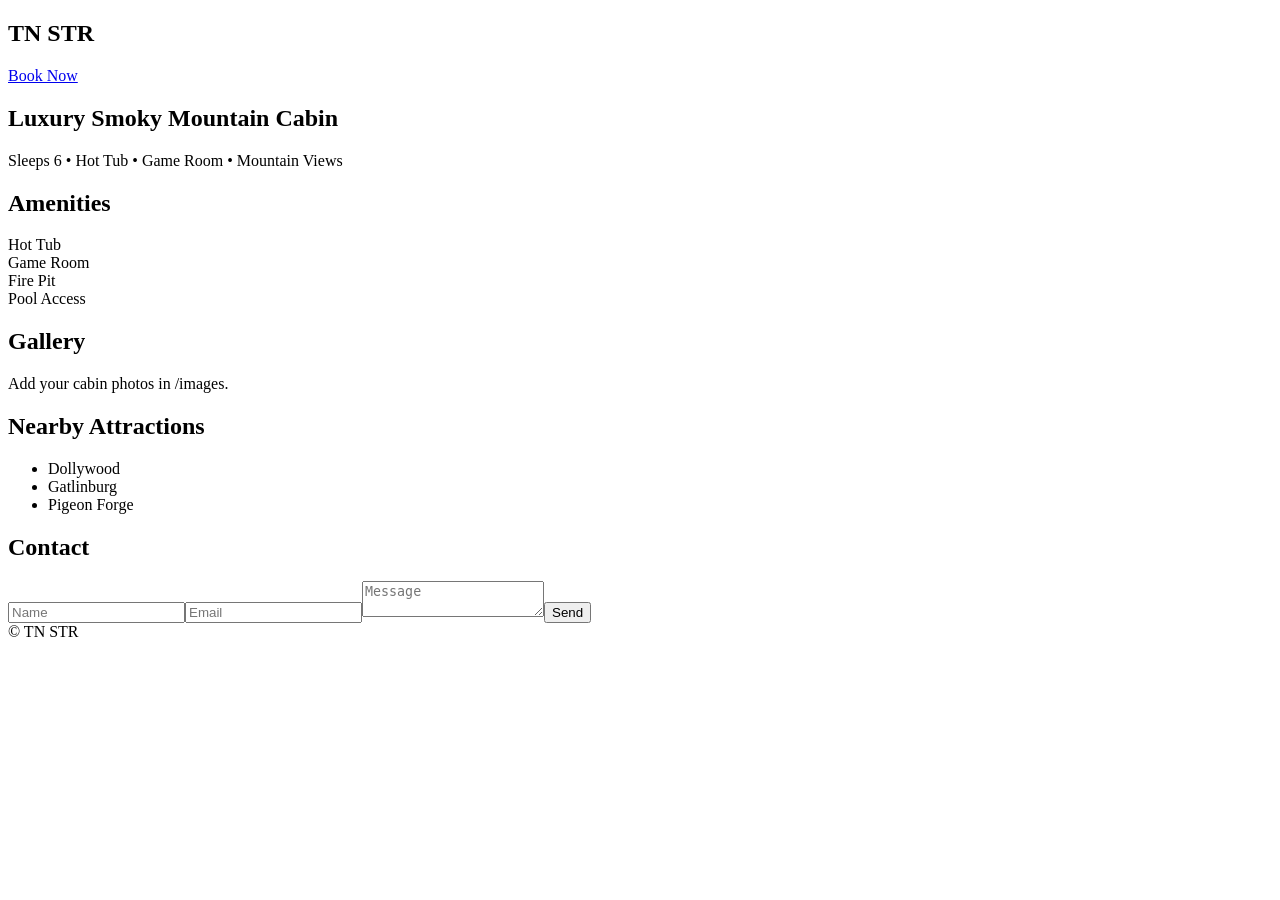
==== index.html @ e18ea62e "Add files via upload" ====
<!doctype html>
<html><head><meta charset="utf-8"><meta name="viewport" content="width=device-width,initial-scale=1">
<title>Smoky Mountain Cabin</title>
<link rel="stylesheet" href="css/style.css"></head>
<body>
<header><nav><h2>TN STR</h2><a href="#contact">Book Now</a></nav></header>
<section class="hero"><h1>Luxury Smoky Mountain Cabin</h1><p>Sleeps 6 • Hot Tub • Game Room • Mountain Views</p></section>
<section><h2>Amenities</h2><div class="grid"><div>Hot Tub</div><div>Game Room</div><div>Fire Pit</div><div>Pool Access</div></div></section>
<section><h2>Gallery</h2><p>Add your cabin photos in /images.</p></section>
<section><h2>Nearby Attractions</h2><ul><li>Dollywood</li><li>Gatlinburg</li><li>Pigeon Forge</li></ul></section>
<section id="contact"><h2>Contact</h2><form><input placeholder="Name"><input placeholder="Email"><textarea placeholder="Message"></textarea><button>Send</button></form></section>
<footer>© TN STR</footer>
<script src="js/main.js"></script></body></html>
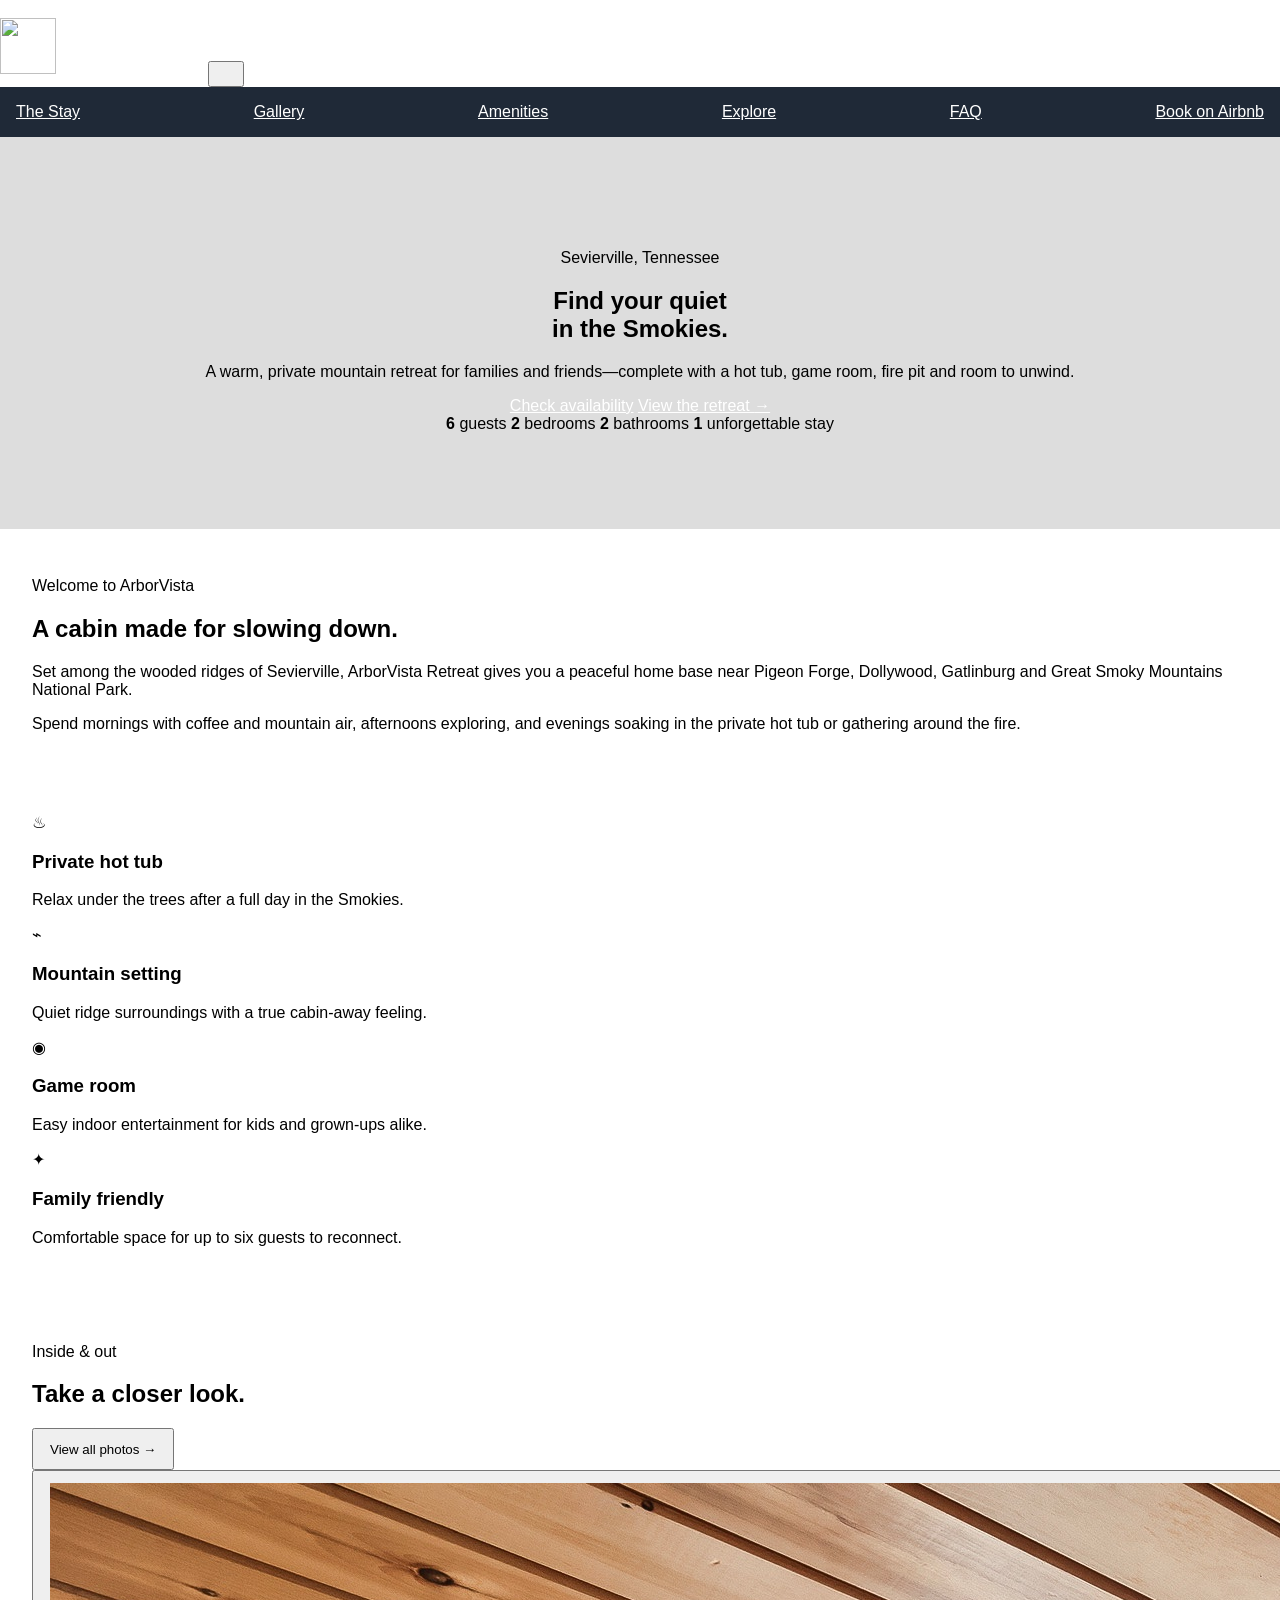
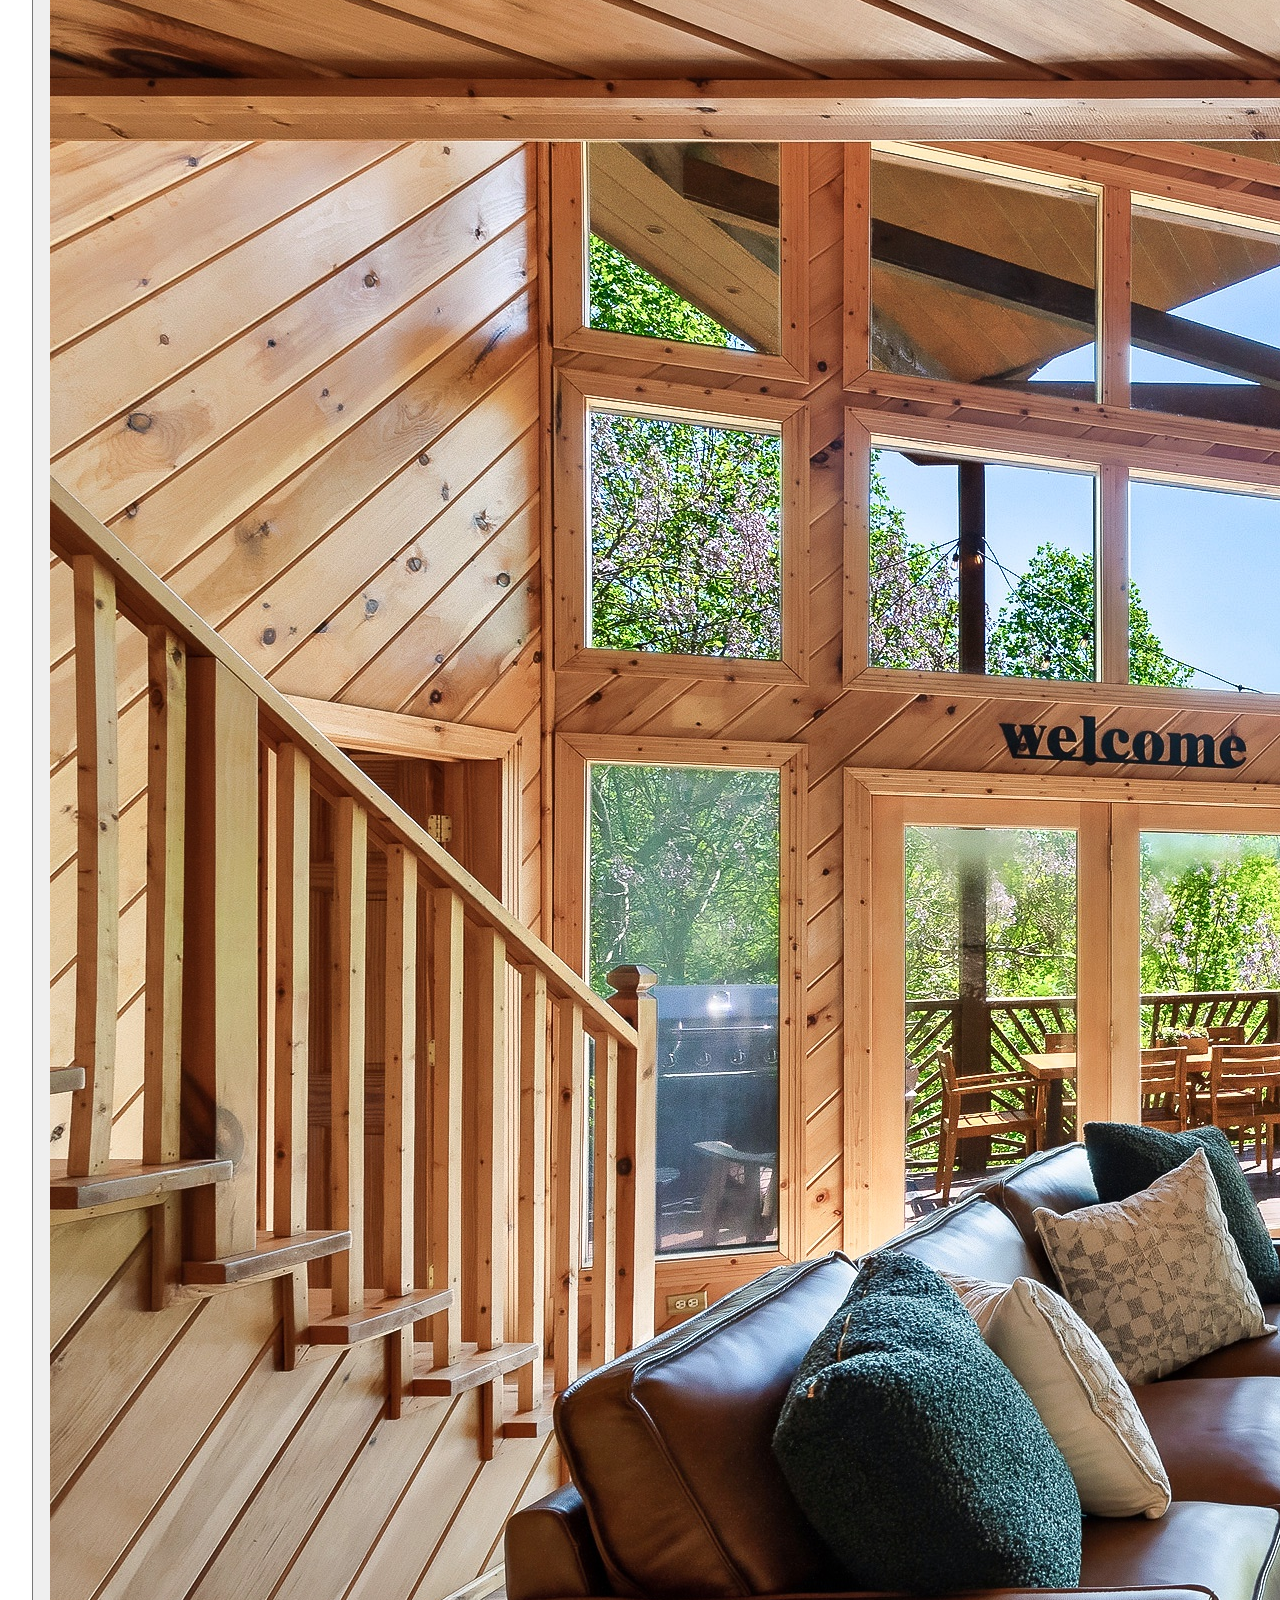
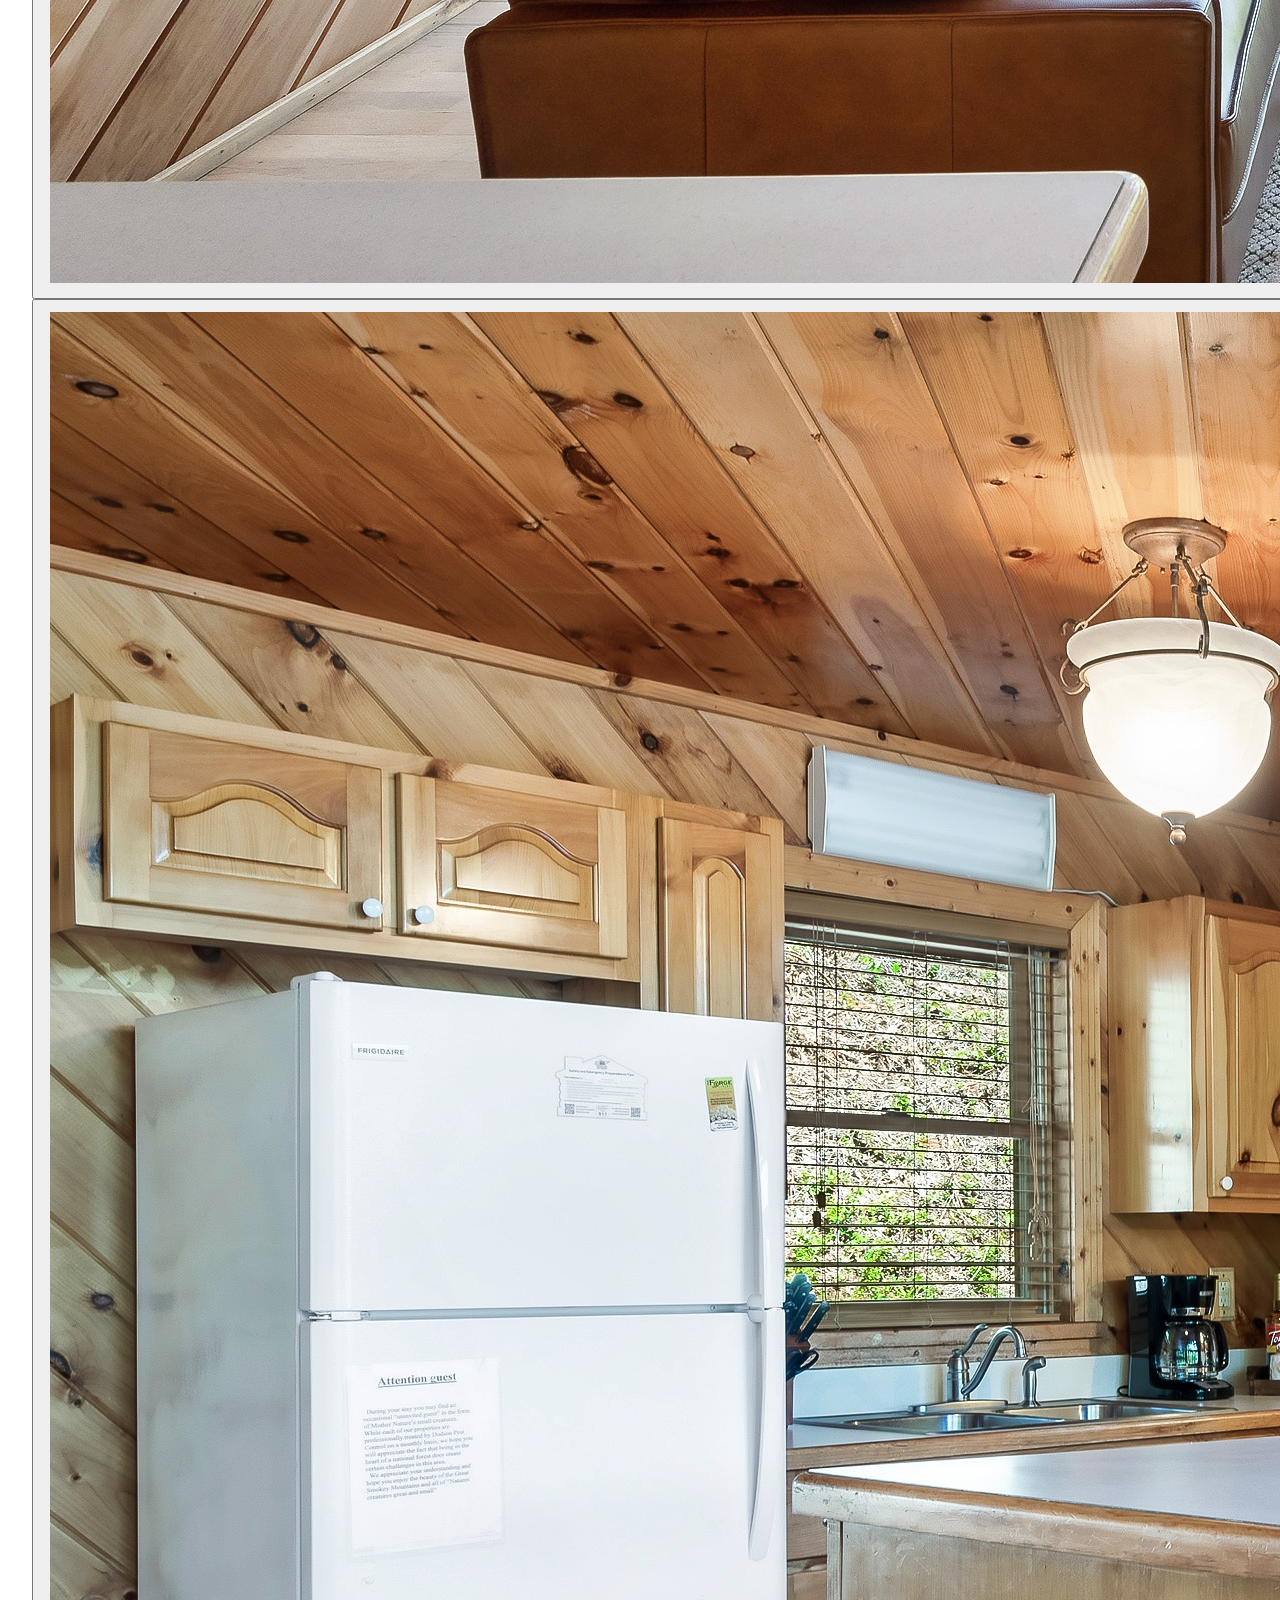
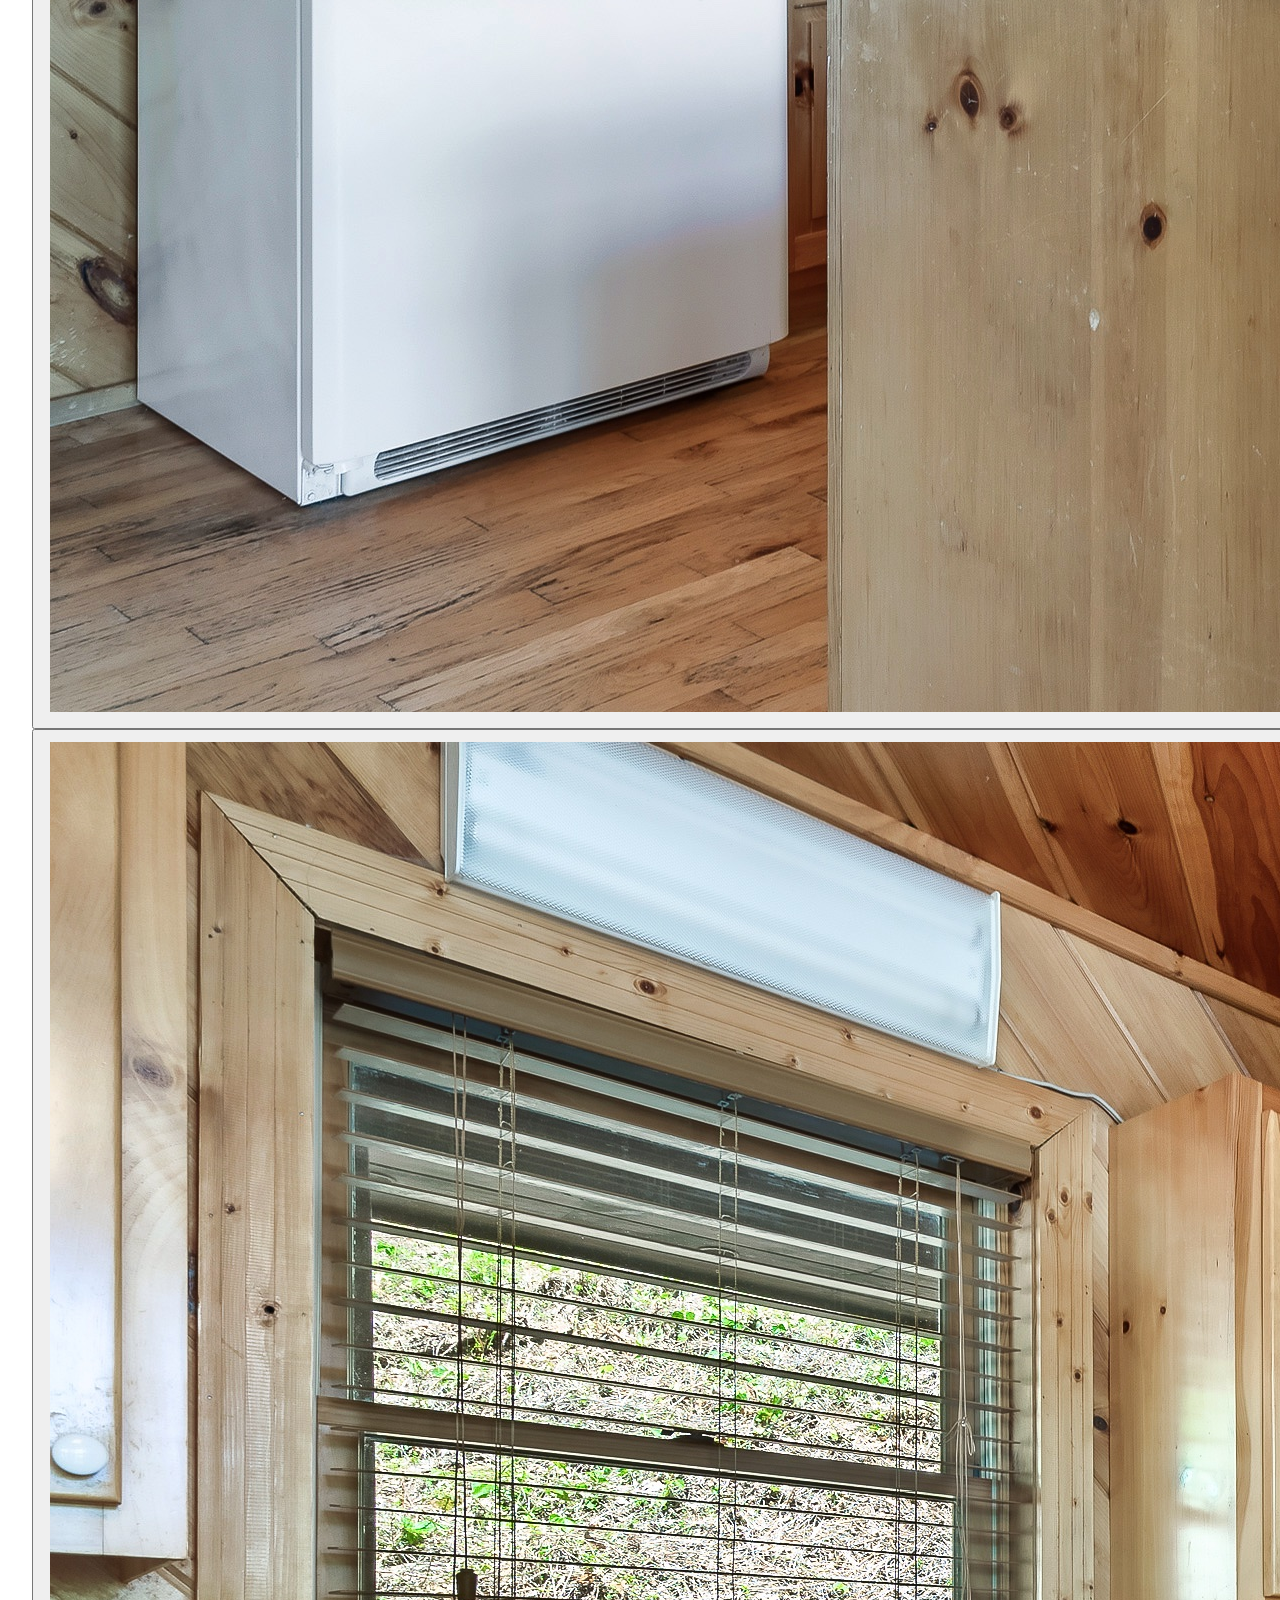
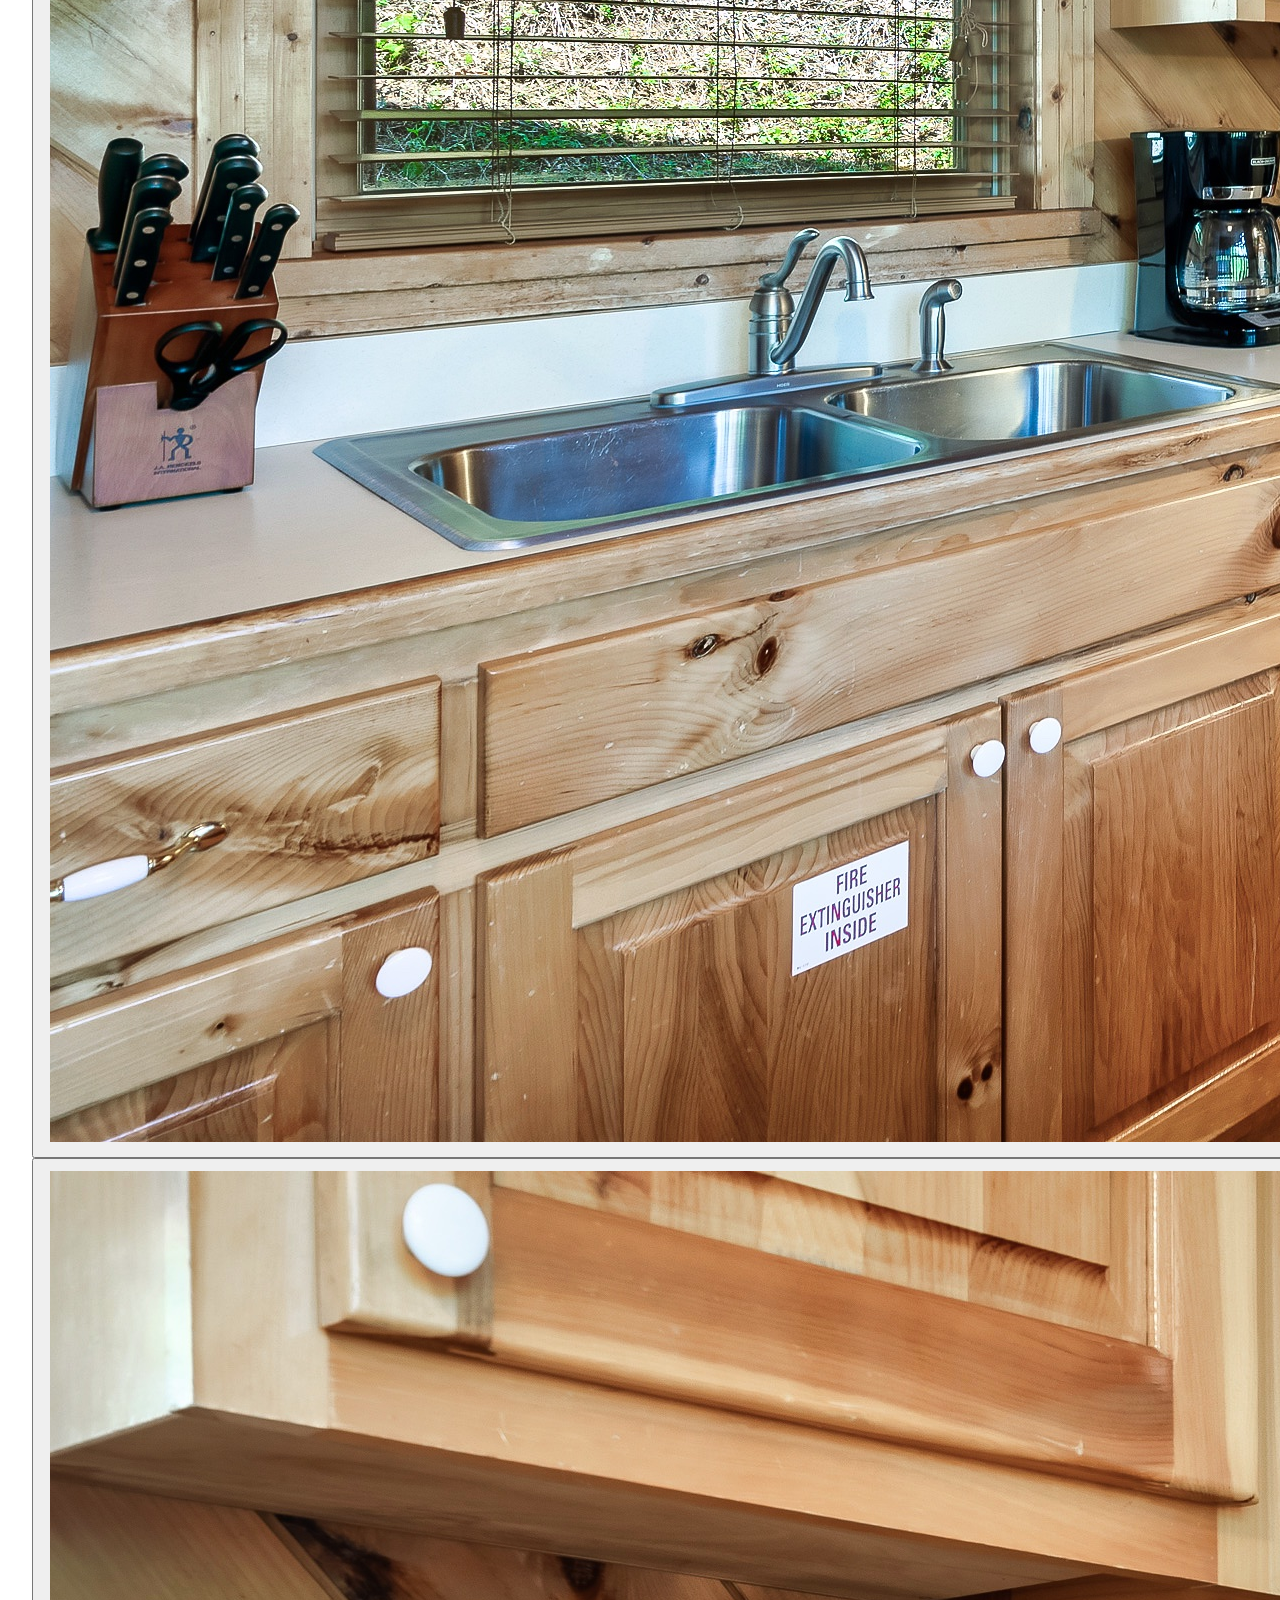
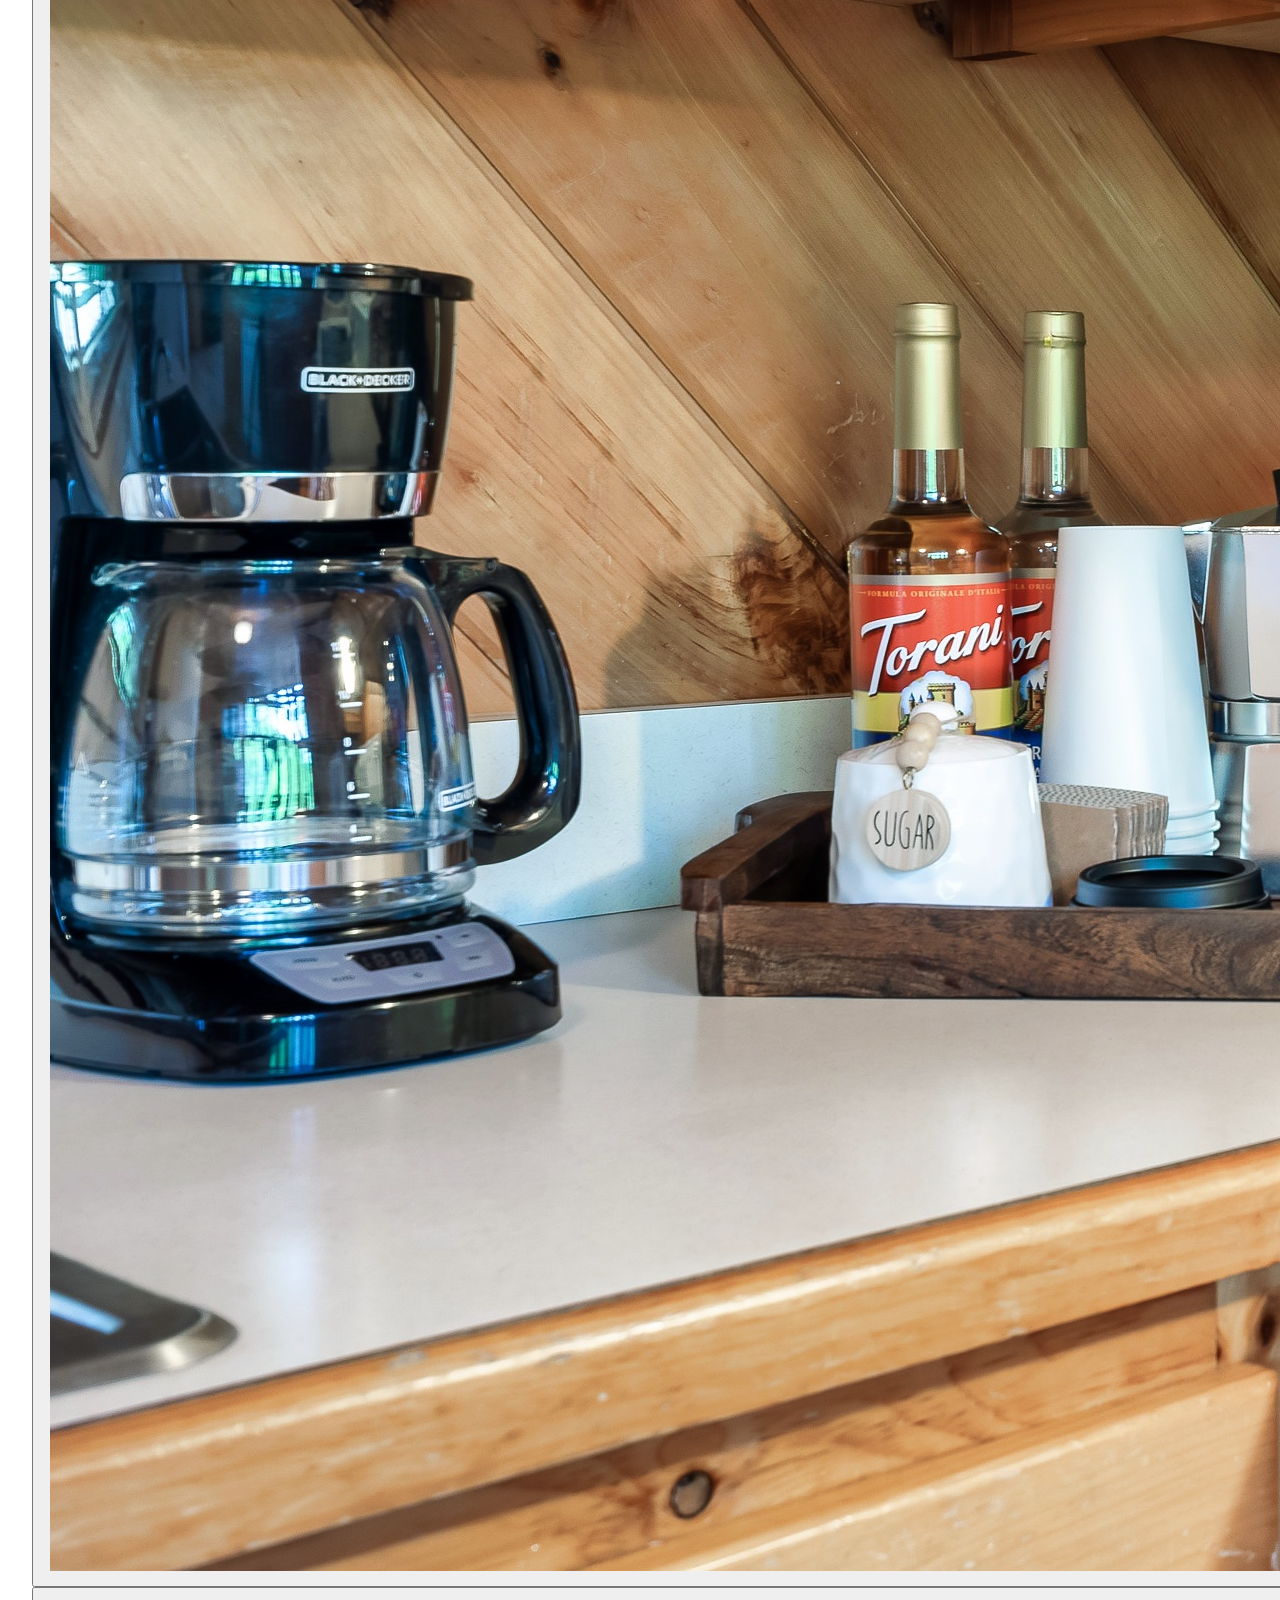
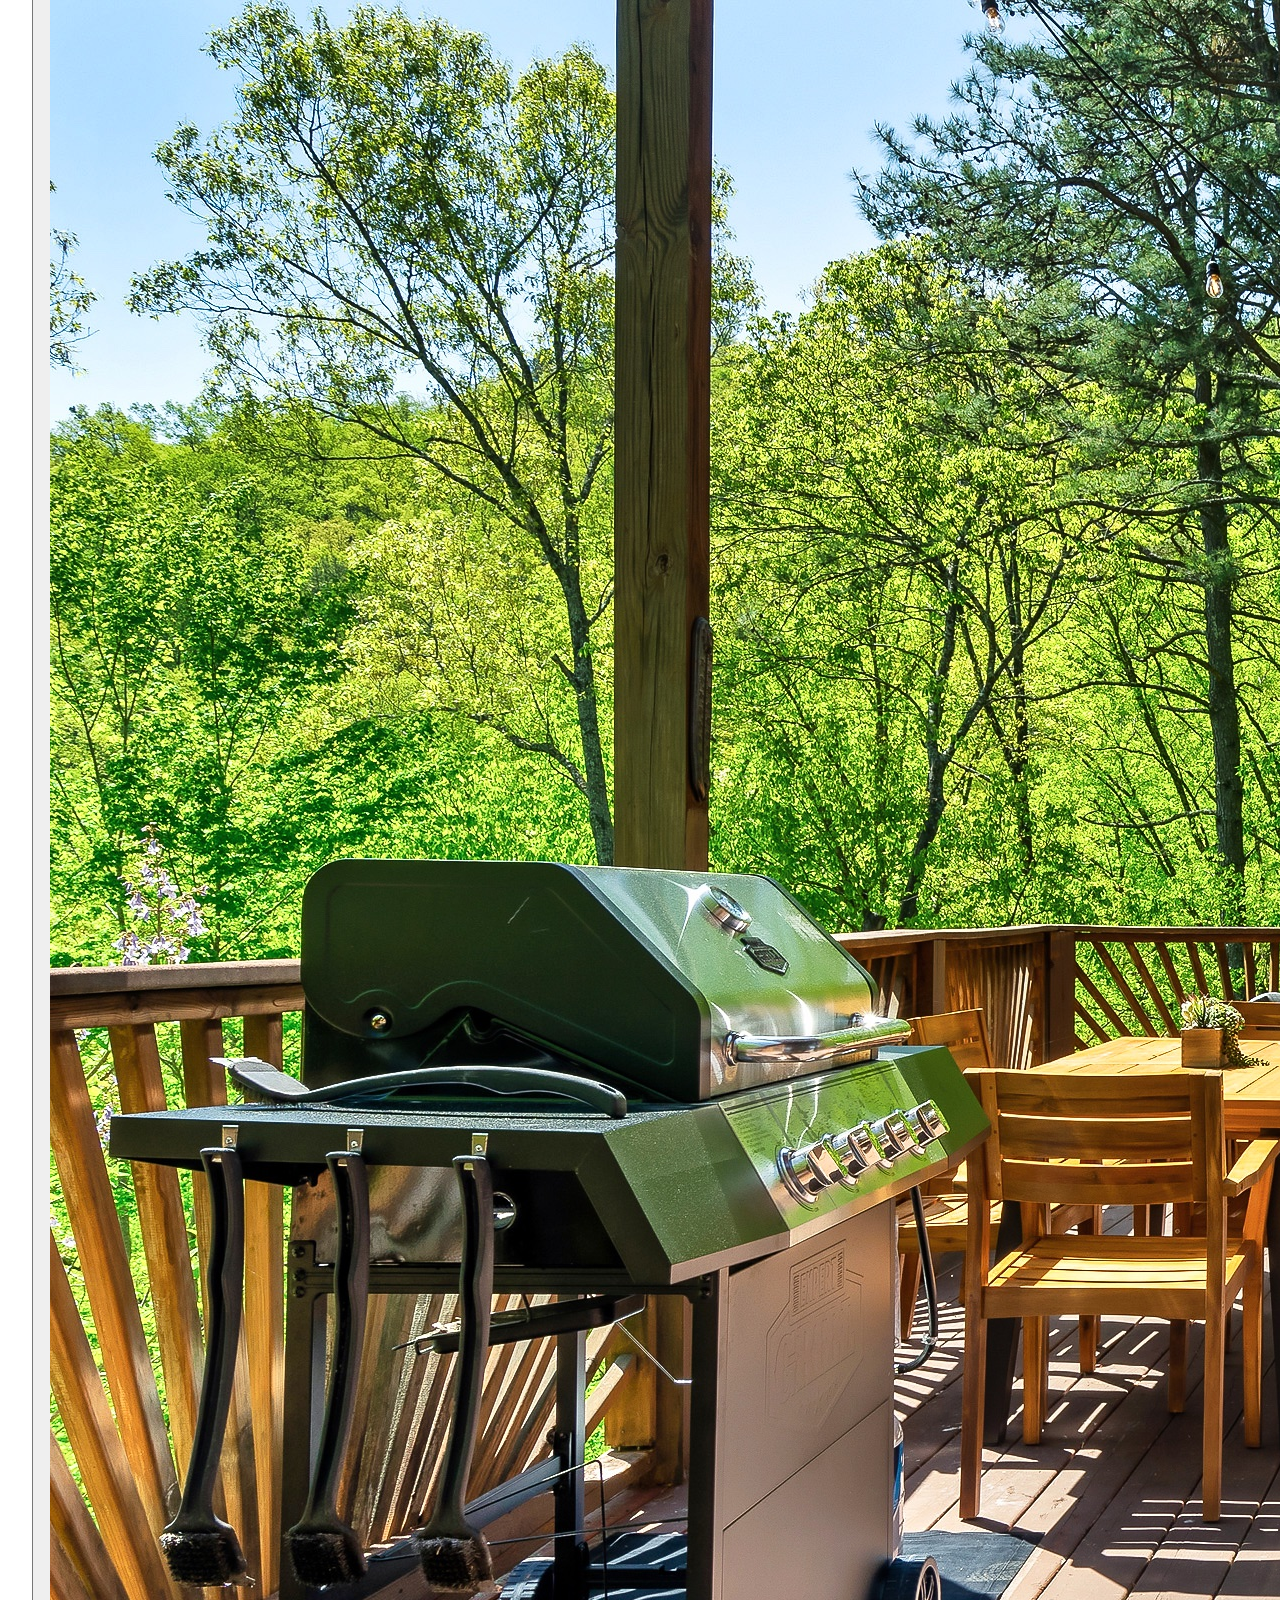
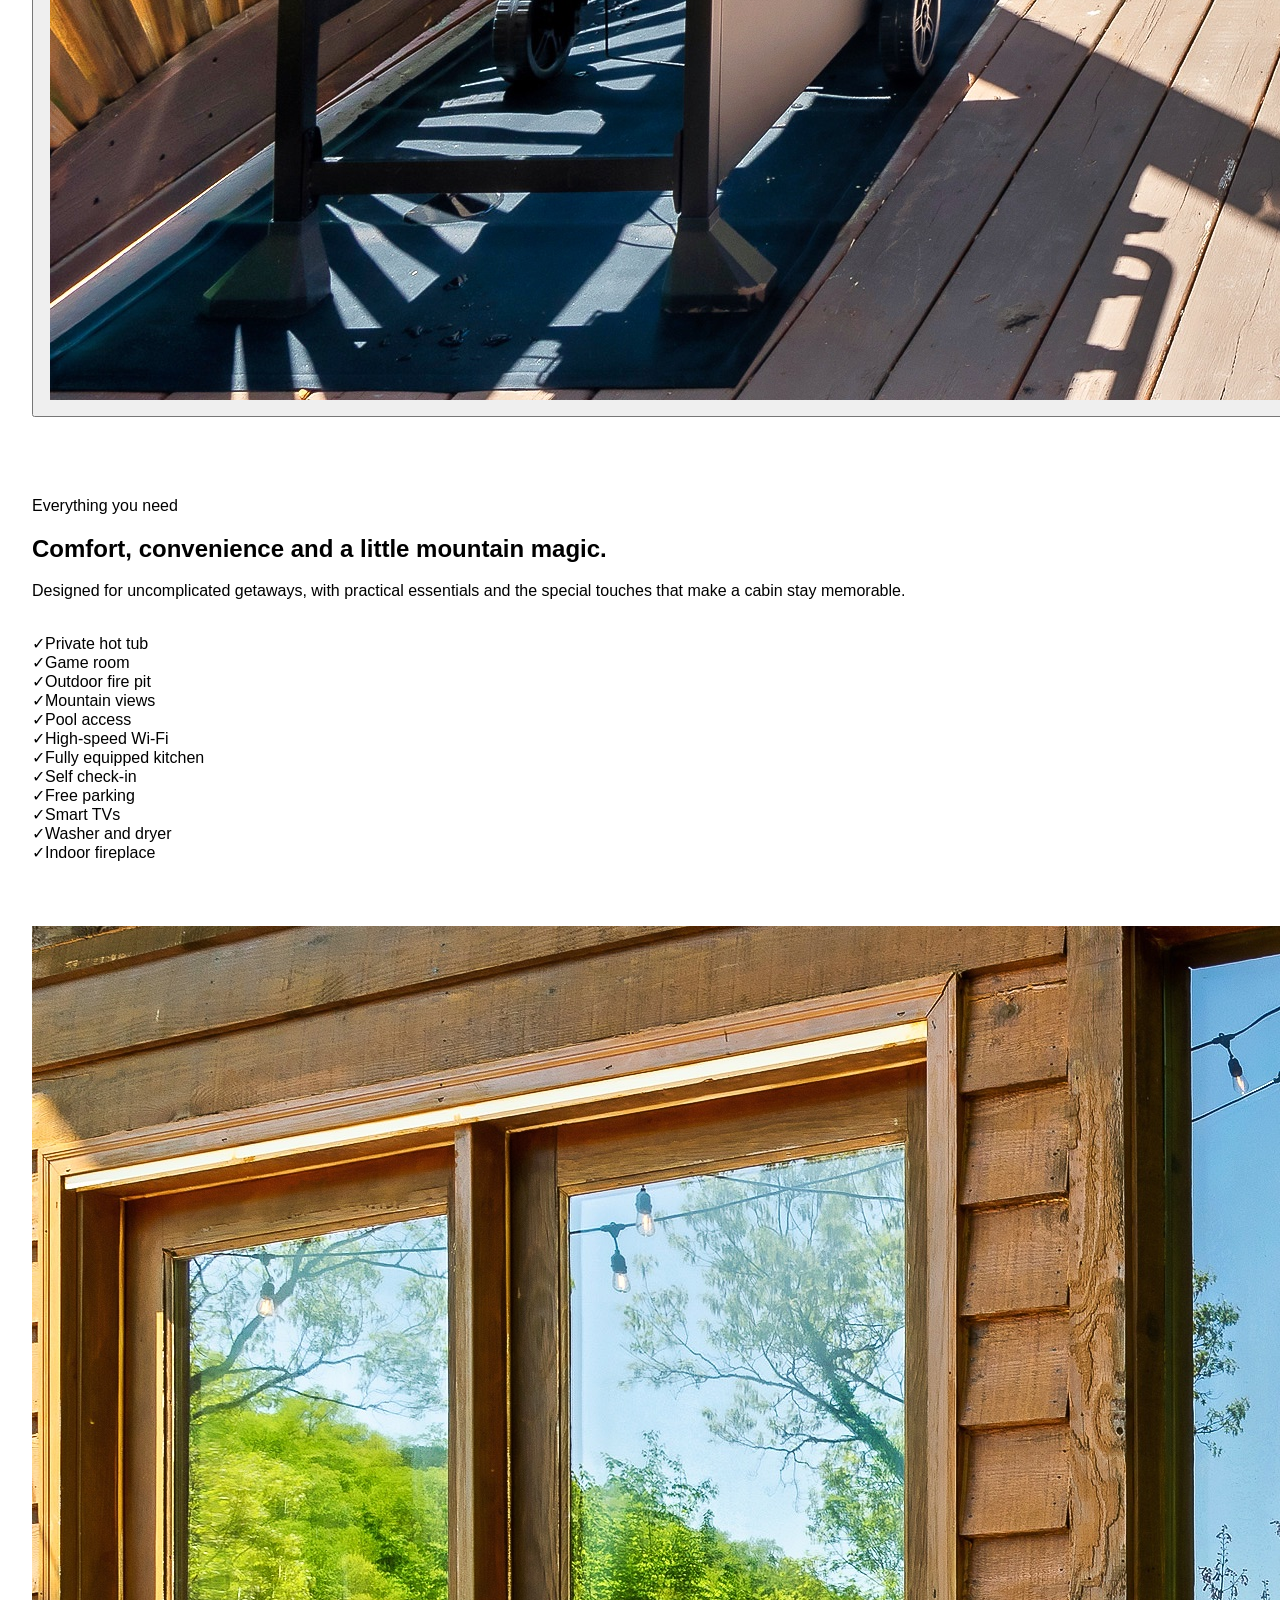
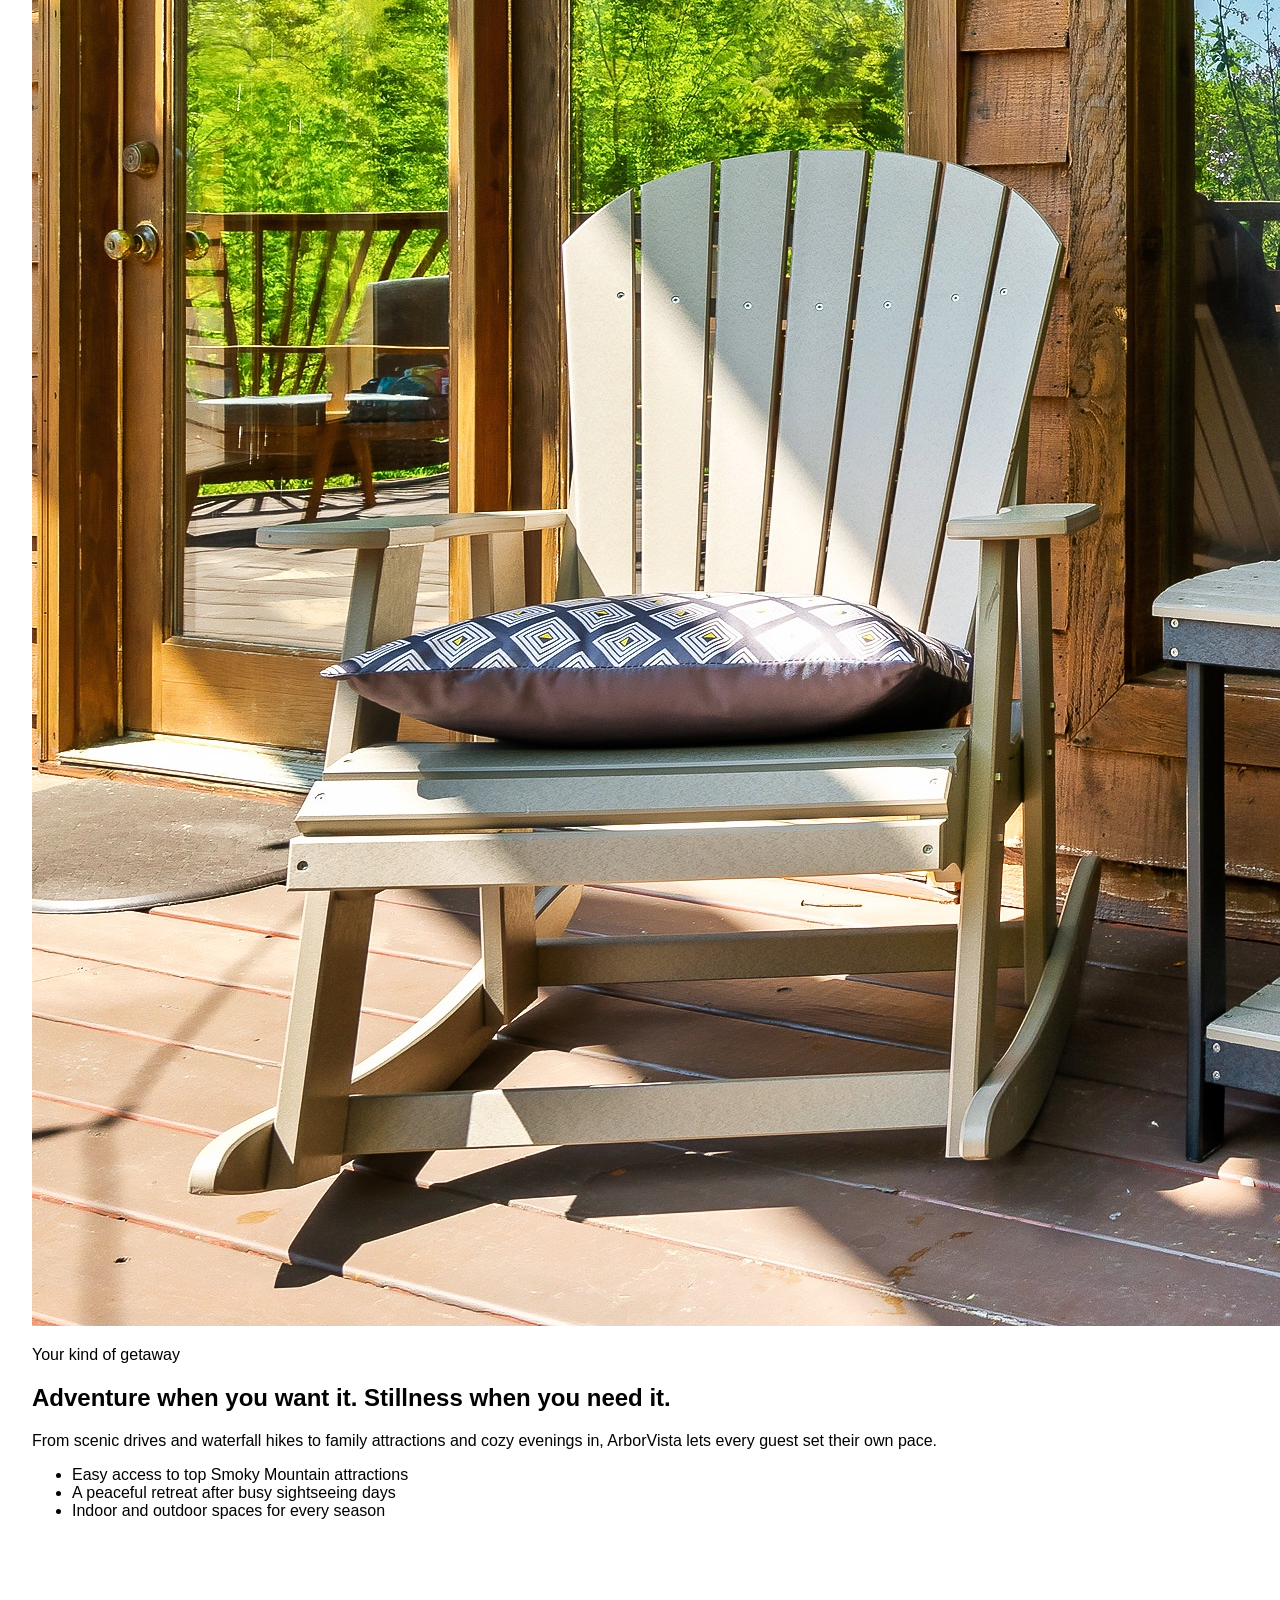
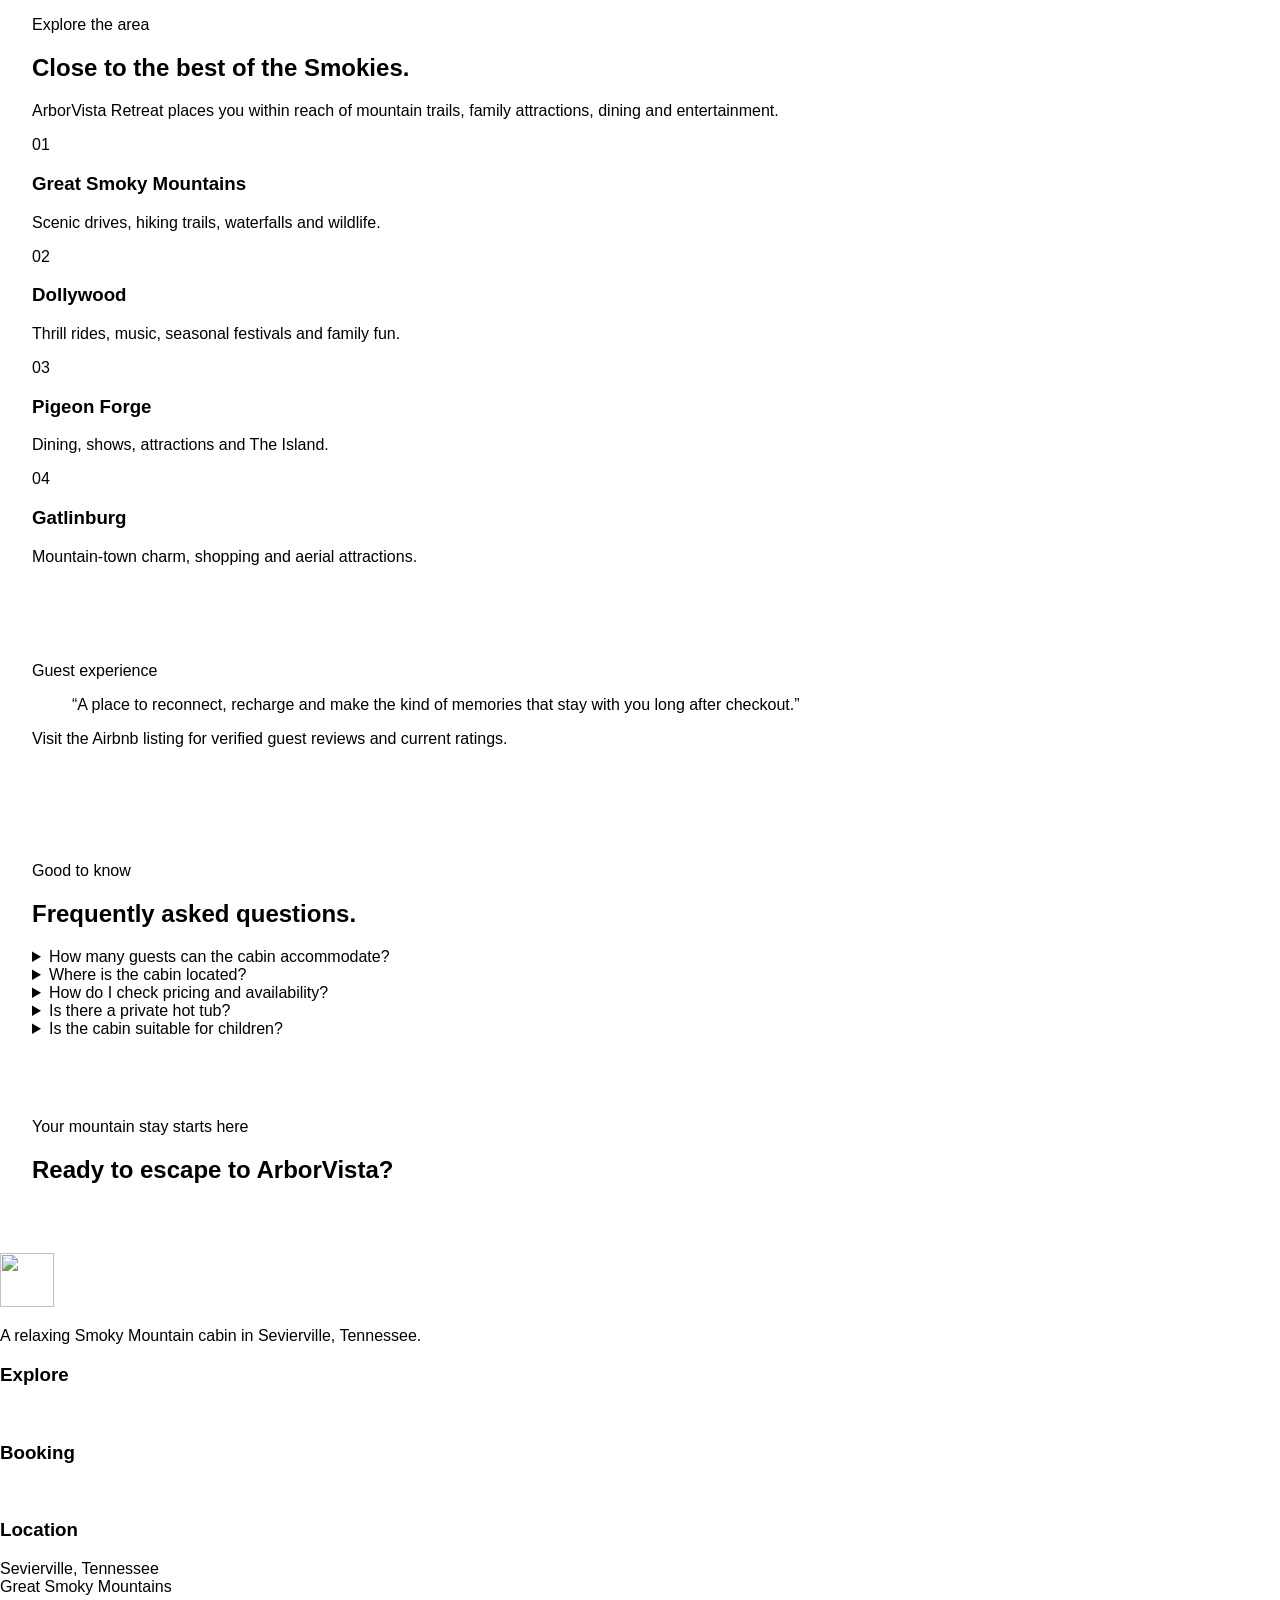
==== commit e06f5fcc: "Updated website package" ====
--- a/index.html
+++ b/index.html
@@ -1,13 +1,215 @@
 <!doctype html>
-<html><head><meta charset="utf-8"><meta name="viewport" content="width=device-width,initial-scale=1">
-<title>Smoky Mountain Cabin</title>
-<link rel="stylesheet" href="css/style.css"></head>
+<html lang="en">
+<head>
+  <meta charset="utf-8">
+  <meta name="viewport" content="width=device-width,initial-scale=1">
+  <title>ArborVista Retreat | Sevierville, Tennessee Cabin</title>
+  <meta name="description" content="ArborVista Retreat is a relaxing Smoky Mountain cabin in Sevierville, Tennessee with a private hot tub, game room, fire pit, mountain views, pool access and space for up to six guests.">
+  <meta name="theme-color" content="#173f35">
+  <meta property="og:title" content="ArborVista Retreat | Sevierville, Tennessee">
+  <meta property="og:description" content="A private Smoky Mountain escape with mountain views, hot tub, game room and space for six guests.">
+  <meta property="og:type" content="website">
+  <meta property="og:image" content="images/2732PC-1.jpeg">
+  <meta property="og:url" content="https://swasamventure.github.io/TN_STR/">
+  <link rel="icon" href="assets/favicon.svg" type="image/svg+xml">
+  <link rel="preconnect" href="https://fonts.googleapis.com">
+  <link rel="preconnect" href="https://fonts.gstatic.com" crossorigin>
+  <link href="https://fonts.googleapis.com/css2?family=DM+Sans:wght@400;500;600;700&family=Playfair+Display:wght@600;700&display=swap" rel="stylesheet">
+  <link rel="stylesheet" href="css/style.css">
+  <script type="application/ld+json">
+  {
+    "@context": "https://schema.org",
+    "@type": "VacationRental",
+    "name": "ArborVista Retreat",
+    "description": "Smoky Mountain cabin in Sevierville, Tennessee with a private hot tub, game room, fire pit, mountain views and pool access.",
+    "image": [
+      "https://swasamventure.github.io/TN_STR/images/2732PC-1.jpeg",
+      "https://swasamventure.github.io/TN_STR/images/2732PC-10.jpeg",
+      "https://swasamventure.github.io/TN_STR/images/2732PC-11.jpeg"
+    ],
+    "address": {
+      "@type": "PostalAddress",
+      "addressLocality": "Sevierville",
+      "addressRegion": "TN",
+      "addressCountry": "US"
+    },
+    "occupancy": {"@type":"QuantitativeValue","maxValue":6},
+    "numberOfBedrooms": 2,
+    "petsAllowed": false,
+    "url": "https://swasamventure.github.io/TN_STR/"
+  }
+  </script>
+</head>
 <body>
-<header><nav><h2>TN STR</h2><a href="#contact">Book Now</a></nav></header>
-<section class="hero"><h1>Luxury Smoky Mountain Cabin</h1><p>Sleeps 6 • Hot Tub • Game Room • Mountain Views</p></section>
-<section><h2>Amenities</h2><div class="grid"><div>Hot Tub</div><div>Game Room</div><div>Fire Pit</div><div>Pool Access</div></div></section>
-<section><h2>Gallery</h2><p>Add your cabin photos in /images.</p></section>
-<section><h2>Nearby Attractions</h2><ul><li>Dollywood</li><li>Gatlinburg</li><li>Pigeon Forge</li></ul></section>
-<section id="contact"><h2>Contact</h2><form><input placeholder="Name"><input placeholder="Email"><textarea placeholder="Message"></textarea><button>Send</button></form></section>
-<footer>© TN STR</footer>
-<script src="js/main.js"></script></body></html>+  <a class="skip-link" href="#main">Skip to content</a>
+  <header class="site-header" id="top">
+    <div class="container nav-wrap">
+      <a class="brand" href="#top" aria-label="ArborVista Retreat home">
+        <img src="assets/logo.svg" alt="" width="56" height="56">
+        <span><strong>ArborVista</strong><small>RETREAT</small></span>
+      </a>
+      <button class="nav-toggle" aria-expanded="false" aria-controls="site-nav" aria-label="Open menu">
+        <span></span><span></span><span></span>
+      </button>
+      <nav id="site-nav" class="site-nav" aria-label="Primary navigation">
+        <a href="#stay">The Stay</a>
+        <a href="#gallery">Gallery</a>
+        <a href="#amenities">Amenities</a>
+        <a href="#area">Explore</a>
+        <a href="#faq">FAQ</a>
+        <a class="button button-small" href="https://www.airbnb.com/rooms/1587774879621242014" target="_blank" rel="noopener">Book on Airbnb</a>
+      </nav>
+    </div>
+  </header>
+
+  <main id="main">
+    <section class="hero" aria-label="ArborVista Retreat introduction">
+      <div class="hero-media" role="img" aria-label="ArborVista Retreat cabin"></div>
+      <div class="hero-shade"></div>
+      <div class="container hero-content reveal">
+        <p class="eyebrow">Sevierville, Tennessee</p>
+        <h1>Find your quiet<br>in the Smokies.</h1>
+        <p class="hero-copy">A warm, private mountain retreat for families and friends—complete with a hot tub, game room, fire pit and room to unwind.</p>
+        <div class="hero-actions">
+          <a class="button" href="https://www.airbnb.com/rooms/1587774879621242014" target="_blank" rel="noopener">Check availability</a>
+          <a class="text-link" href="#gallery">View the retreat <span aria-hidden="true">→</span></a>
+        </div>
+      </div>
+      <div class="hero-facts" aria-label="Property highlights">
+        <span><strong>6</strong> guests</span>
+        <span><strong>2</strong> bedrooms</span>
+        <span><strong>2</strong> bathrooms</span>
+        <span><strong>1</strong> unforgettable stay</span>
+      </div>
+    </section>
+
+    <section class="intro section" id="stay">
+      <div class="container split">
+        <div class="reveal">
+          <p class="eyebrow dark">Welcome to ArborVista</p>
+          <h2>A cabin made for slowing down.</h2>
+        </div>
+        <div class="intro-copy reveal">
+          <p>Set among the wooded ridges of Sevierville, ArborVista Retreat gives you a peaceful home base near Pigeon Forge, Dollywood, Gatlinburg and Great Smoky Mountains National Park.</p>
+          <p>Spend mornings with coffee and mountain air, afternoons exploring, and evenings soaking in the private hot tub or gathering around the fire.</p>
+        </div>
+      </div>
+    </section>
+
+    <section class="feature-grid section-tight" aria-label="Top amenities">
+      <div class="container cards-4">
+        <article class="feature-card reveal"><span>♨</span><h3>Private hot tub</h3><p>Relax under the trees after a full day in the Smokies.</p></article>
+        <article class="feature-card reveal"><span>⌁</span><h3>Mountain setting</h3><p>Quiet ridge surroundings with a true cabin-away feeling.</p></article>
+        <article class="feature-card reveal"><span>◉</span><h3>Game room</h3><p>Easy indoor entertainment for kids and grown-ups alike.</p></article>
+        <article class="feature-card reveal"><span>✦</span><h3>Family friendly</h3><p>Comfortable space for up to six guests to reconnect.</p></article>
+      </div>
+    </section>
+
+    <section class="gallery section" id="gallery">
+      <div class="container section-head reveal">
+        <div><p class="eyebrow dark">Inside & out</p><h2>Take a closer look.</h2></div>
+        <button class="text-button" data-open-gallery>View all photos <span>→</span></button>
+      </div>
+      <div class="container gallery-grid reveal">
+        <button class="gallery-item gallery-main" data-index="0"><img src="images/2732PC-1.jpeg" alt="ArborVista Retreat property view" loading="eager"></button>
+        <button class="gallery-item" data-index="1"><img src="images/2732PC-10.jpeg" alt="Interior of ArborVista Retreat" loading="lazy"></button>
+        <button class="gallery-item" data-index="2"><img src="images/2732PC-11.jpeg" alt="Cabin living space" loading="lazy"></button>
+        <button class="gallery-item" data-index="3"><img src="images/2732PC-12.jpeg" alt="Cabin bedroom" loading="lazy"></button>
+        <button class="gallery-item" data-index="4"><img src="images/2732PC-13.jpeg" alt="Cabin amenity" loading="lazy"></button>
+      </div>
+    </section>
+
+    <section class="amenities section" id="amenities">
+      <div class="container split amenities-layout">
+        <div class="reveal">
+          <p class="eyebrow dark">Everything you need</p>
+          <h2>Comfort, convenience and a little mountain magic.</h2>
+          <p class="section-copy">Designed for uncomplicated getaways, with practical essentials and the special touches that make a cabin stay memorable.</p>
+          <a class="button button-dark" href="https://www.airbnb.com/rooms/1587774879621242014" target="_blank" rel="noopener">See full Airbnb listing</a>
+        </div>
+        <div class="amenity-list reveal">
+          <div><span>✓</span>Private hot tub</div><div><span>✓</span>Game room</div>
+          <div><span>✓</span>Outdoor fire pit</div><div><span>✓</span>Mountain views</div>
+          <div><span>✓</span>Pool access</div><div><span>✓</span>High-speed Wi-Fi</div>
+          <div><span>✓</span>Fully equipped kitchen</div><div><span>✓</span>Self check-in</div>
+          <div><span>✓</span>Free parking</div><div><span>✓</span>Smart TVs</div>
+          <div><span>✓</span>Washer and dryer</div><div><span>✓</span>Indoor fireplace</div>
+        </div>
+      </div>
+    </section>
+
+    <section class="experience section">
+      <div class="container image-copy">
+        <div class="experience-image reveal"><img src="images/2732PC-14.jpeg" alt="Relaxing space at ArborVista Retreat" loading="lazy"></div>
+        <div class="experience-copy reveal">
+          <p class="eyebrow dark">Your kind of getaway</p>
+          <h2>Adventure when you want it. Stillness when you need it.</h2>
+          <p>From scenic drives and waterfall hikes to family attractions and cozy evenings in, ArborVista lets every guest set their own pace.</p>
+          <ul class="check-list"><li>Easy access to top Smoky Mountain attractions</li><li>A peaceful retreat after busy sightseeing days</li><li>Indoor and outdoor spaces for every season</li></ul>
+        </div>
+      </div>
+    </section>
+
+    <section class="area section" id="area">
+      <div class="container section-head reveal">
+        <div><p class="eyebrow light">Explore the area</p><h2>Close to the best of the Smokies.</h2></div>
+        <p>ArborVista Retreat places you within reach of mountain trails, family attractions, dining and entertainment.</p>
+      </div>
+      <div class="container attraction-grid">
+        <article class="attraction reveal"><span>01</span><h3>Great Smoky Mountains</h3><p>Scenic drives, hiking trails, waterfalls and wildlife.</p></article>
+        <article class="attraction reveal"><span>02</span><h3>Dollywood</h3><p>Thrill rides, music, seasonal festivals and family fun.</p></article>
+        <article class="attraction reveal"><span>03</span><h3>Pigeon Forge</h3><p>Dining, shows, attractions and The Island.</p></article>
+        <article class="attraction reveal"><span>04</span><h3>Gatlinburg</h3><p>Mountain-town charm, shopping and aerial attractions.</p></article>
+      </div>
+    </section>
+
+    <section class="reviews section">
+      <div class="container reviews-card reveal">
+        <p class="eyebrow dark">Guest experience</p>
+        <blockquote>“A place to reconnect, recharge and make the kind of memories that stay with you long after checkout.”</blockquote>
+        <p class="review-note">Visit the Airbnb listing for verified guest reviews and current ratings.</p>
+        <a class="text-link dark-link" href="https://www.airbnb.com/rooms/1587774879621242014" target="_blank" rel="noopener">Read reviews on Airbnb <span>→</span></a>
+      </div>
+    </section>
+
+    <section class="faq section" id="faq">
+      <div class="container split">
+        <div class="reveal"><p class="eyebrow dark">Good to know</p><h2>Frequently asked questions.</h2></div>
+        <div class="accordion reveal">
+          <details><summary>How many guests can the cabin accommodate?</summary><p>ArborVista Retreat is designed for up to six guests. Please confirm sleeping arrangements and current occupancy rules on the Airbnb listing before booking.</p></details>
+          <details><summary>Where is the cabin located?</summary><p>The retreat is in Sevierville, Tennessee, with convenient access to Pigeon Forge, Gatlinburg, Dollywood and Great Smoky Mountains National Park. The exact address is shared with confirmed guests.</p></details>
+          <details><summary>How do I check pricing and availability?</summary><p>Use the “Book on Airbnb” buttons throughout the website for live pricing, minimum-stay requirements and available dates.</p></details>
+          <details><summary>Is there a private hot tub?</summary><p>Yes. The retreat includes a private hot tub for registered guests. Please follow all posted safety rules during your stay.</p></details>
+          <details><summary>Is the cabin suitable for children?</summary><p>The property is family friendly, but children should be supervised at all times, especially around stairs, decks, the hot tub and fire pit.</p></details>
+        </div>
+      </div>
+    </section>
+
+    <section class="cta section">
+      <div class="container cta-inner reveal">
+        <div><p class="eyebrow light">Your mountain stay starts here</p><h2>Ready to escape to ArborVista?</h2></div>
+        <a class="button button-light" href="https://www.airbnb.com/rooms/1587774879621242014" target="_blank" rel="noopener">View dates & rates</a>
+      </div>
+    </section>
+  </main>
+
+  <footer class="footer">
+    <div class="container footer-grid">
+      <div><a class="brand footer-brand" href="#top"><img src="assets/logo.svg" alt="" width="54" height="54"><span><strong>ArborVista</strong><small>RETREAT</small></span></a><p>A relaxing Smoky Mountain cabin in Sevierville, Tennessee.</p></div>
+      <div><h3>Explore</h3><a href="#stay">The stay</a><a href="#gallery">Gallery</a><a href="#amenities">Amenities</a><a href="#area">Area guide</a></div>
+      <div><h3>Booking</h3><a href="https://www.airbnb.com/rooms/1587774879621242014" target="_blank" rel="noopener">Airbnb listing</a><a href="#faq">Guest FAQ</a></div>
+      <div><h3>Location</h3><p>Sevierville, Tennessee<br>Great Smoky Mountains</p></div>
+    </div>
+    <div class="container footer-bottom"><p>© <span id="year"></span> ArborVista Retreat. All rights reserved.</p><p>Hosted with GitHub Pages.</p></div>
+  </footer>
+
+  <div class="lightbox" role="dialog" aria-modal="true" aria-label="Photo gallery" hidden>
+    <button class="lightbox-close" aria-label="Close gallery">×</button>
+    <button class="lightbox-prev" aria-label="Previous photo">‹</button>
+    <figure><img src="" alt=""><figcaption></figcaption></figure>
+    <button class="lightbox-next" aria-label="Next photo">›</button>
+  </div>
+
+  <script src="js/main.js" defer></script>
+</body>
+</html>
--- a/css/style.css
+++ b/css/style.css
@@ -0,0 +1 @@
+body{font-family:Arial,sans-serif;margin:0}nav{display:flex;justify-content:space-between;padding:1rem;background:#1f2937;color:#fff}a{color:#fff}.hero{padding:6rem 2rem;text-align:center;background:#ddd}.grid{display:grid;grid-template-columns:repeat(auto-fit,minmax(150px,1fr));gap:1rem;padding:1rem}section{padding:2rem}input,textarea{display:block;width:100%;margin:.5rem 0;padding:.6rem}button{padding:.7rem 1rem}
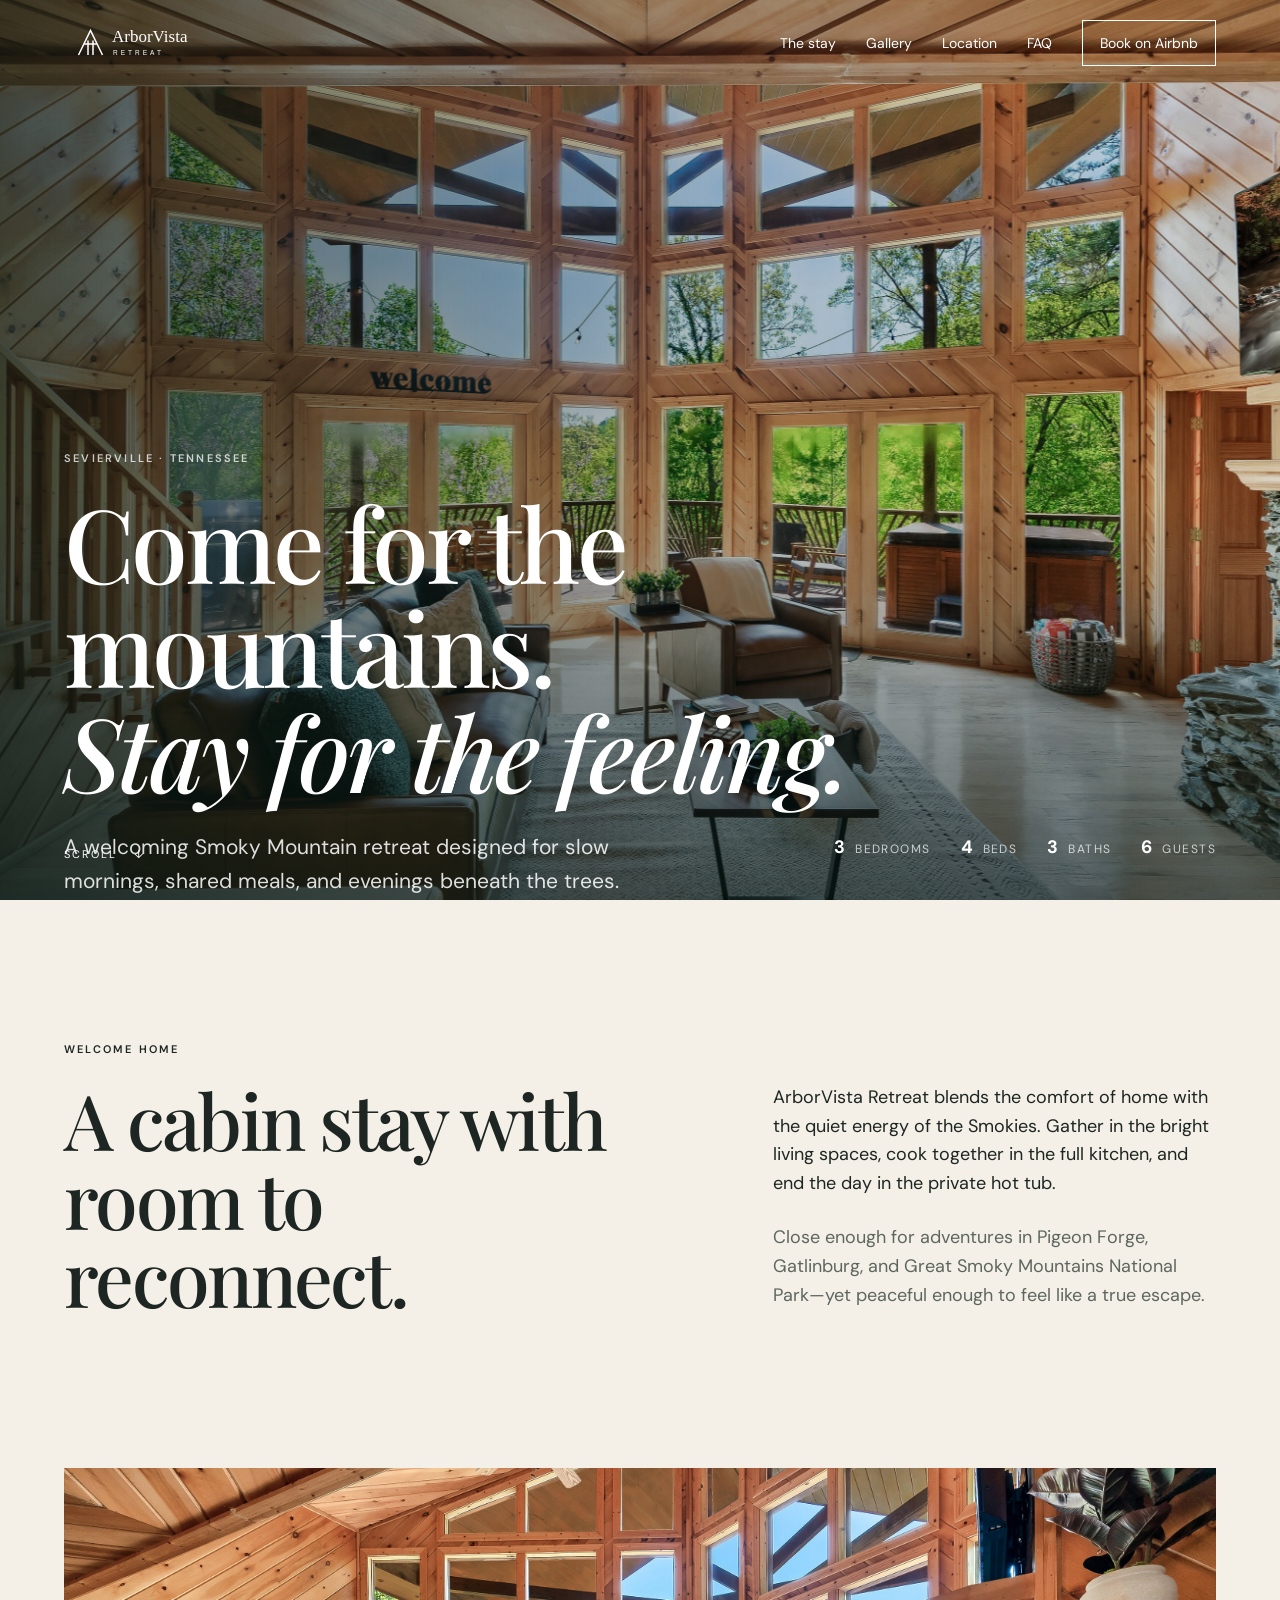
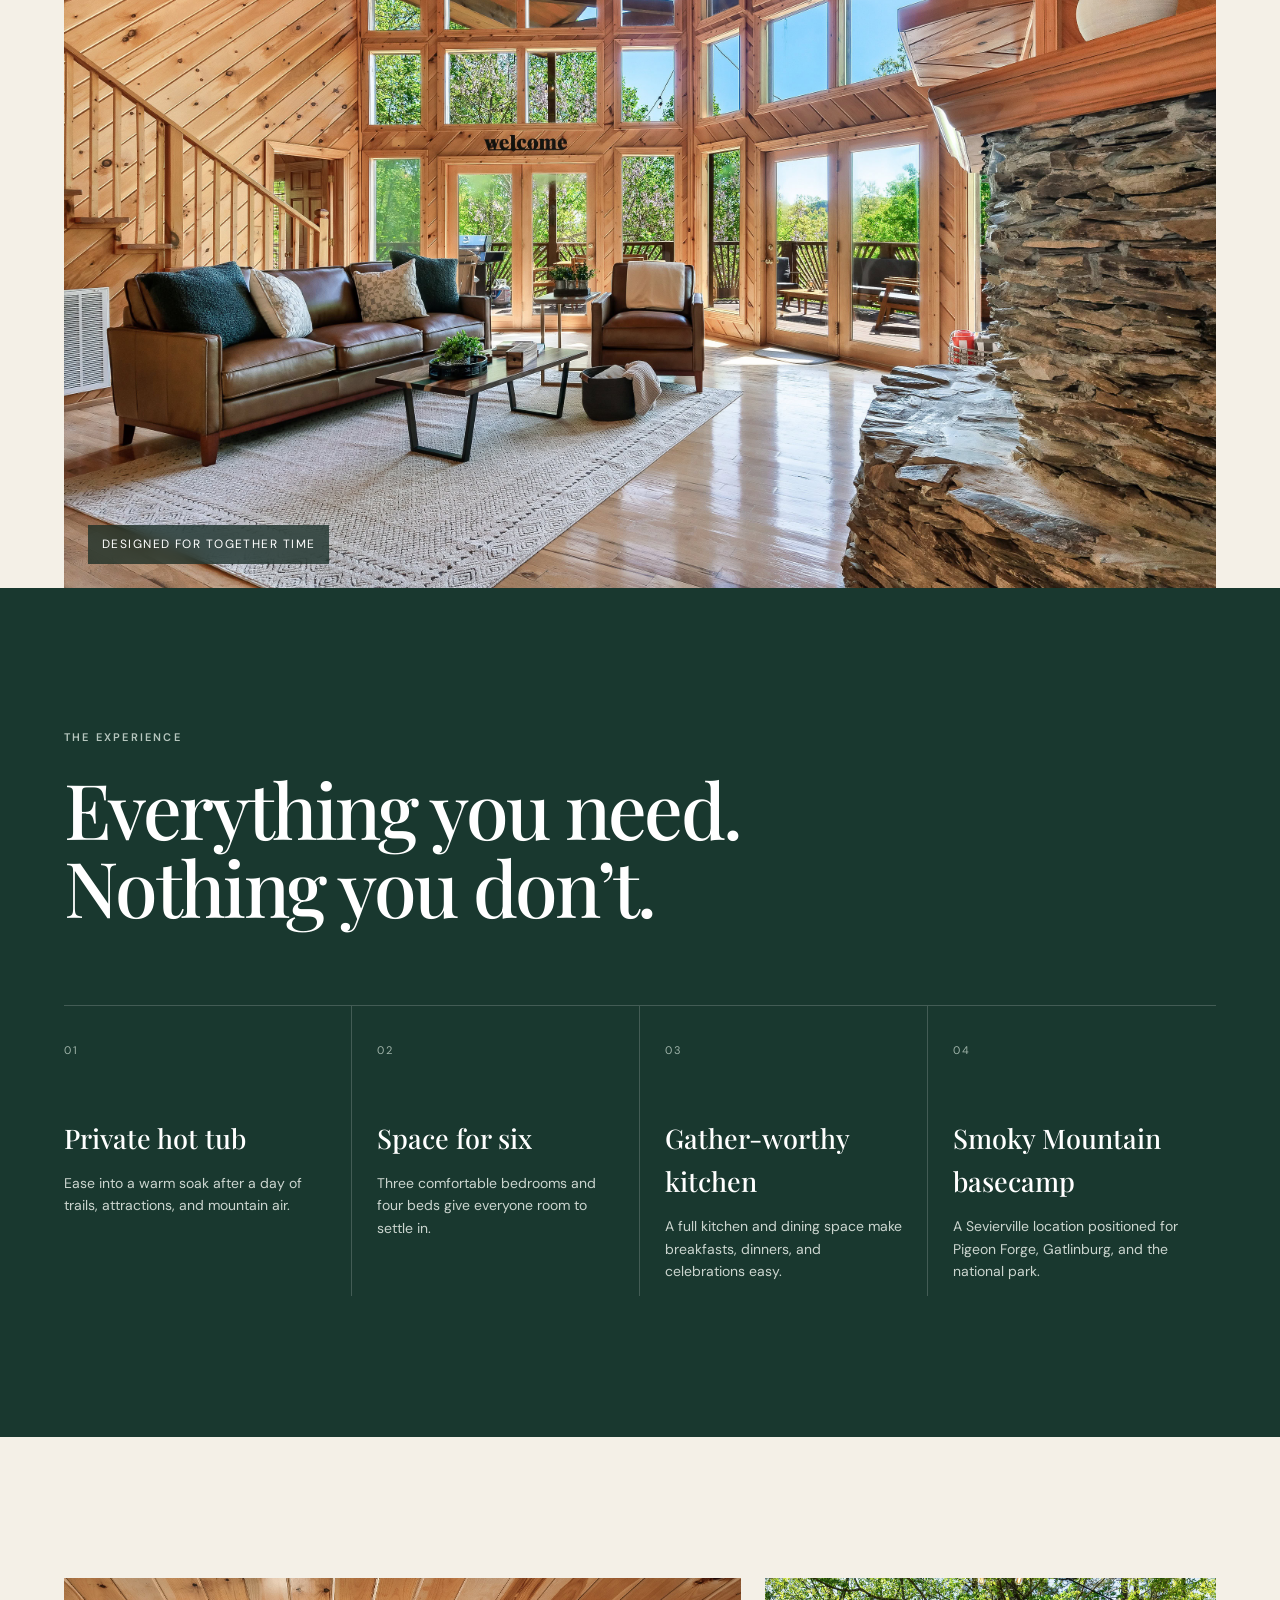
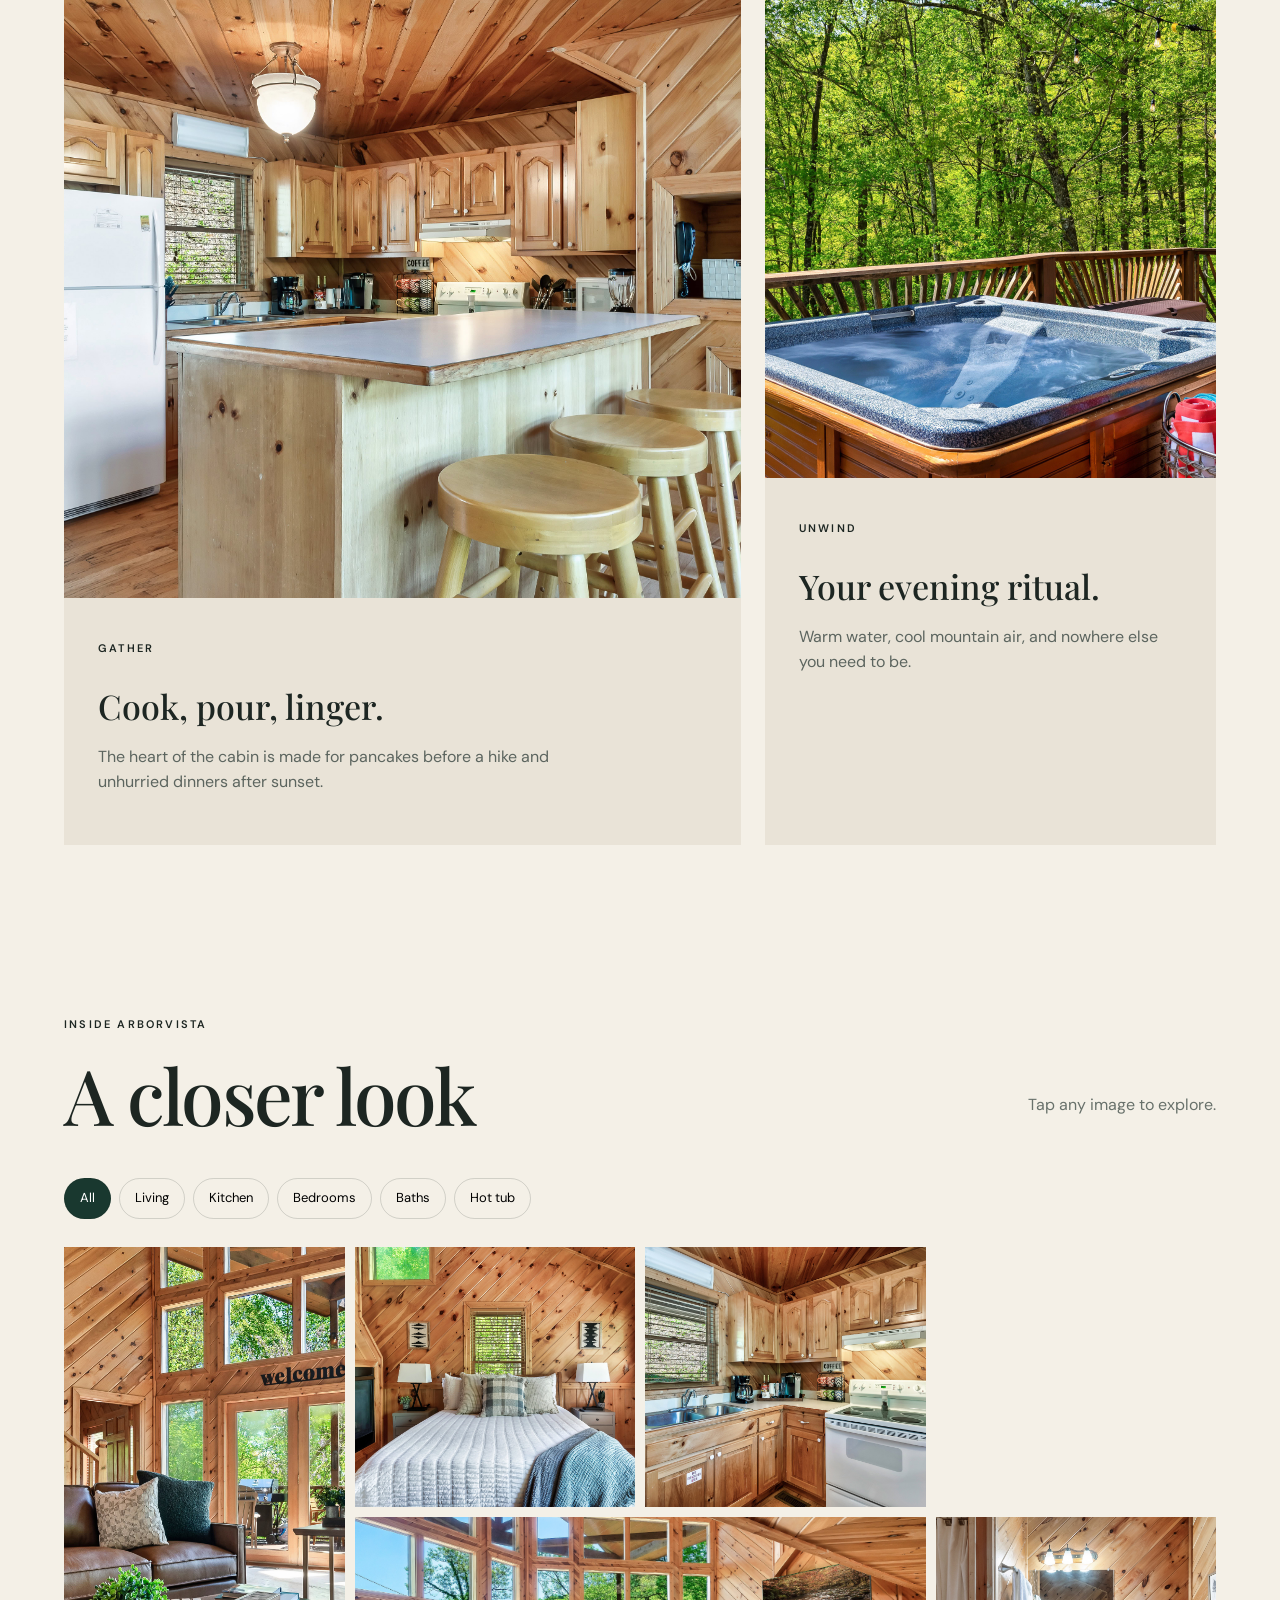
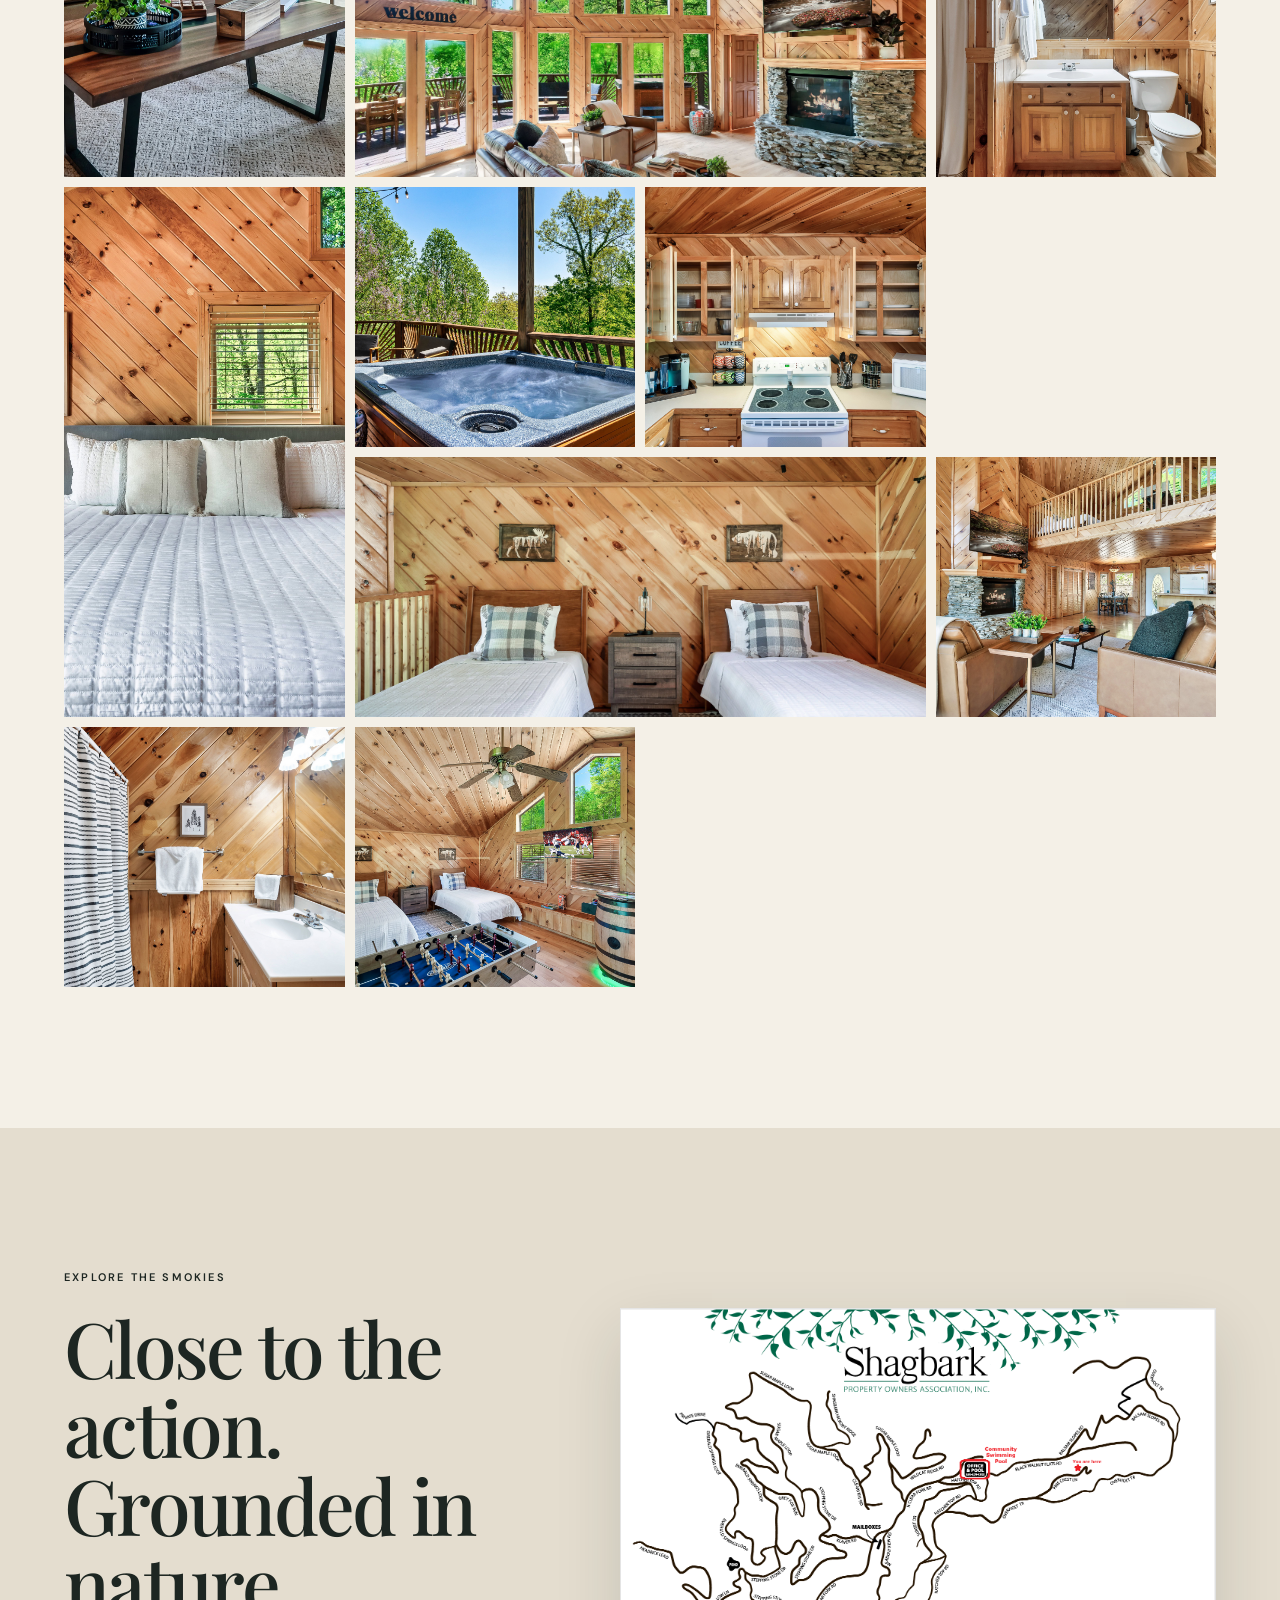
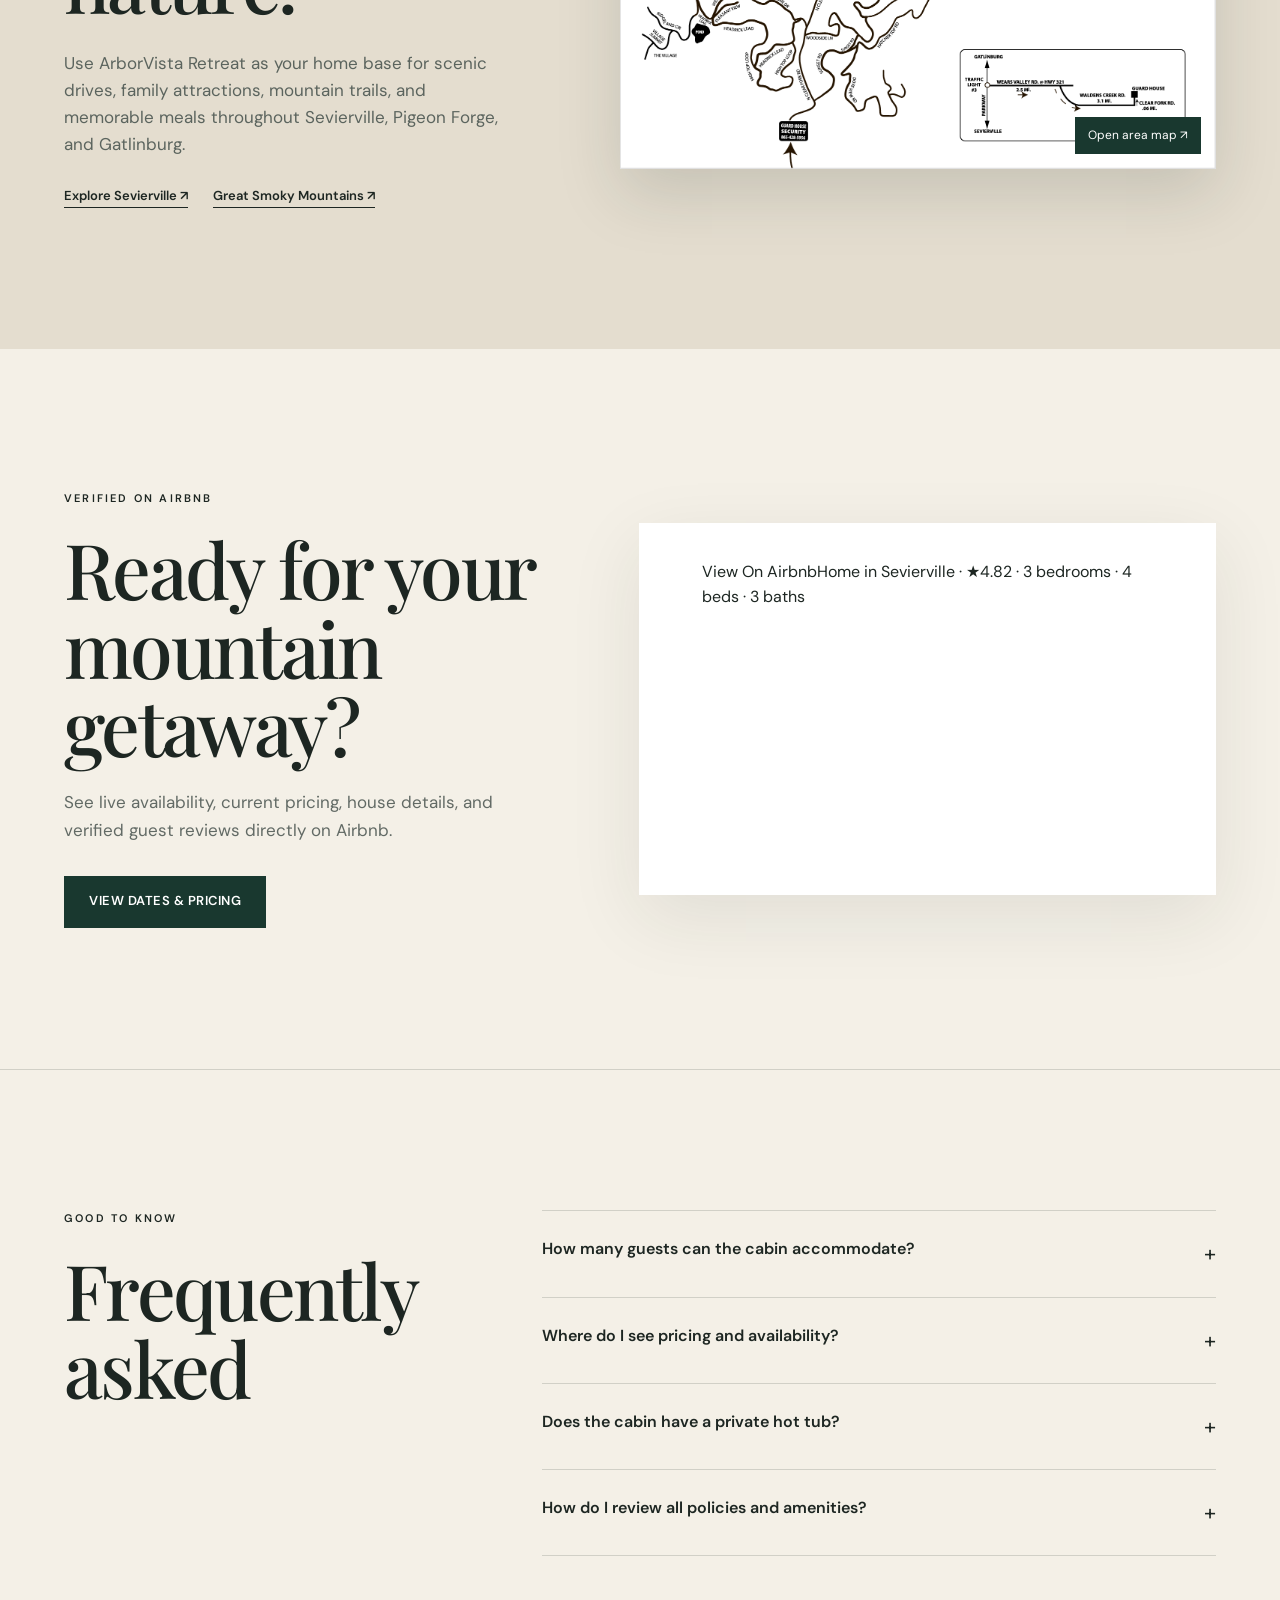
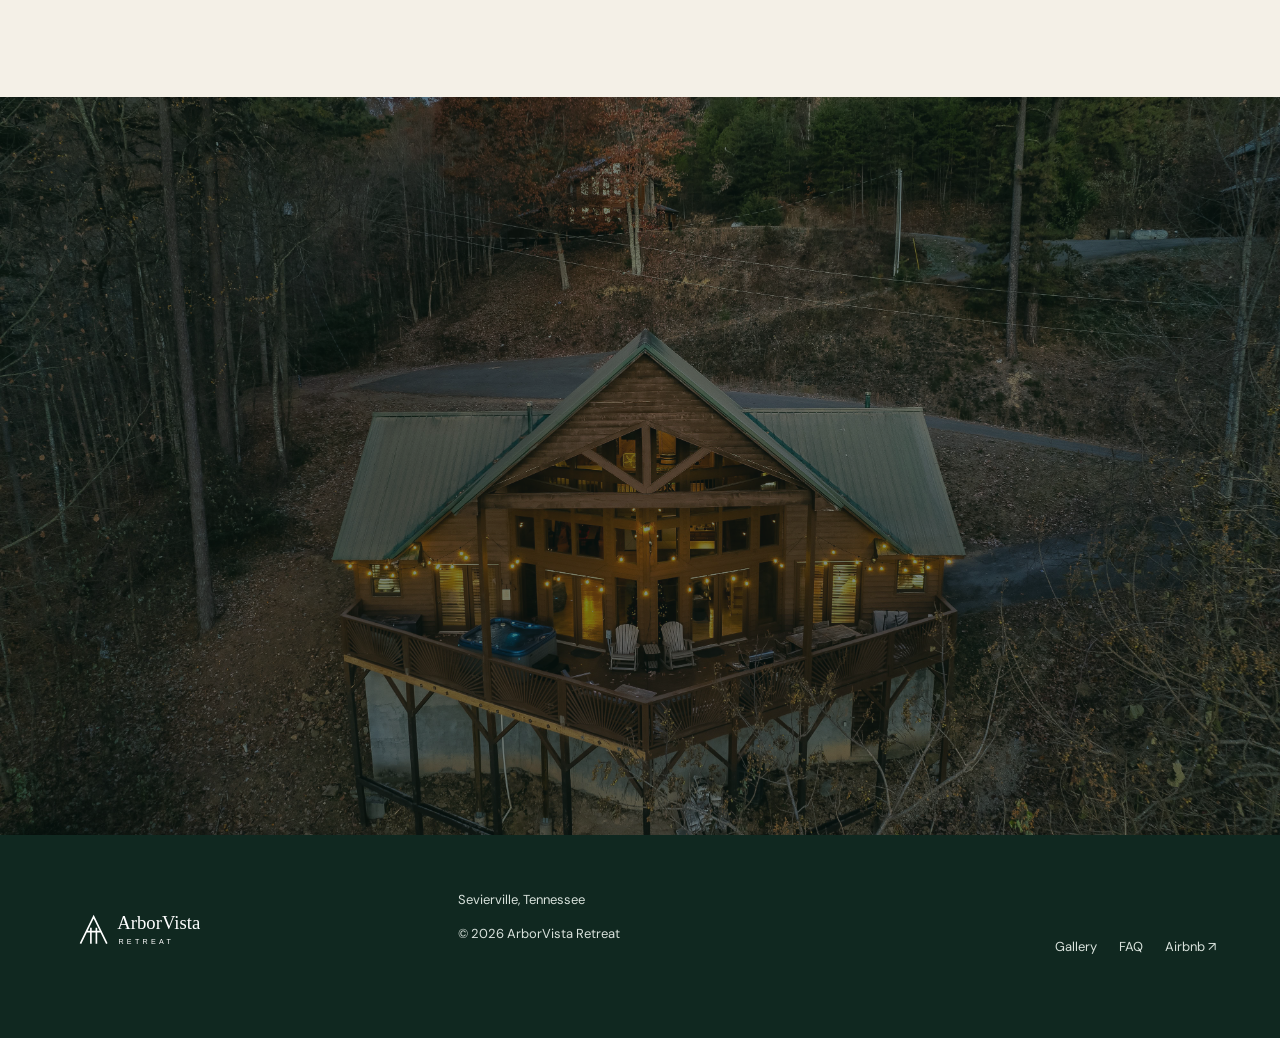
==== commit 923c881f: "Add files via upload" ====
--- a/index.html
+++ b/index.html
@@ -2,214 +2,160 @@
 <html lang="en">
 <head>
   <meta charset="utf-8">
-  <meta name="viewport" content="width=device-width,initial-scale=1">
-  <title>ArborVista Retreat | Sevierville, Tennessee Cabin</title>
-  <meta name="description" content="ArborVista Retreat is a relaxing Smoky Mountain cabin in Sevierville, Tennessee with a private hot tub, game room, fire pit, mountain views, pool access and space for up to six guests.">
-  <meta name="theme-color" content="#173f35">
+  <meta name="viewport" content="width=device-width, initial-scale=1">
+  <title>ArborVista Retreat | Luxury Smoky Mountain Cabin in Sevierville</title>
+  <meta name="description" content="ArborVista Retreat is a refined three-bedroom Smoky Mountain cabin in Sevierville with a private hot tub, inviting interiors, mountain ambiance, and easy access to Pigeon Forge and Gatlinburg.">
+  <meta name="theme-color" content="#19382f">
+  <meta name="robots" content="index,follow">
+  <link rel="canonical" href="https://swasamventure.github.io/TN_STR/">
+  <meta property="og:type" content="website">
   <meta property="og:title" content="ArborVista Retreat | Sevierville, Tennessee">
-  <meta property="og:description" content="A private Smoky Mountain escape with mountain views, hot tub, game room and space for six guests.">
-  <meta property="og:type" content="website">
-  <meta property="og:image" content="images/2732PC-1.jpeg">
+  <meta property="og:description" content="A warm, elevated Smoky Mountain stay for families and friends—three bedrooms, four beds, three baths, and a private hot tub.">
   <meta property="og:url" content="https://swasamventure.github.io/TN_STR/">
+  <meta property="og:image" content="https://swasamventure.github.io/TN_STR/images/hero/2732PC-1.jpeg">
+  <meta name="twitter:card" content="summary_large_image">
   <link rel="icon" href="assets/favicon.svg" type="image/svg+xml">
-  <link rel="preconnect" href="https://fonts.googleapis.com">
-  <link rel="preconnect" href="https://fonts.gstatic.com" crossorigin>
-  <link href="https://fonts.googleapis.com/css2?family=DM+Sans:wght@400;500;600;700&family=Playfair+Display:wght@600;700&display=swap" rel="stylesheet">
+  <link rel="preload" as="image" href="images/hero/2732PC-1.jpeg">
   <link rel="stylesheet" href="css/style.css">
   <script type="application/ld+json">
   {
-    "@context": "https://schema.org",
-    "@type": "VacationRental",
-    "name": "ArborVista Retreat",
-    "description": "Smoky Mountain cabin in Sevierville, Tennessee with a private hot tub, game room, fire pit, mountain views and pool access.",
-    "image": [
-      "https://swasamventure.github.io/TN_STR/images/2732PC-1.jpeg",
-      "https://swasamventure.github.io/TN_STR/images/2732PC-10.jpeg",
-      "https://swasamventure.github.io/TN_STR/images/2732PC-11.jpeg"
+    "@context":"https://schema.org",
+    "@type":"VacationRental",
+    "name":"ArborVista Retreat",
+    "description":"Three-bedroom vacation rental cabin in Sevierville, Tennessee with a private hot tub and easy access to the Smoky Mountains.",
+    "url":"https://swasamventure.github.io/TN_STR/",
+    "image":["https://swasamventure.github.io/TN_STR/images/hero/2732PC-1.jpeg"],
+    "address":{"@type":"PostalAddress","addressLocality":"Sevierville","addressRegion":"TN","addressCountry":"US"},
+    "numberOfBedrooms":3,
+    "numberOfBathroomsTotal":3,
+    "occupancy":{"@type":"QuantitativeValue","maxValue":6},
+    "amenityFeature":[
+      {"@type":"LocationFeatureSpecification","name":"Private hot tub","value":true},
+      {"@type":"LocationFeatureSpecification","name":"Full kitchen","value":true},
+      {"@type":"LocationFeatureSpecification","name":"Wi-Fi","value":true}
     ],
-    "address": {
-      "@type": "PostalAddress",
-      "addressLocality": "Sevierville",
-      "addressRegion": "TN",
-      "addressCountry": "US"
-    },
-    "occupancy": {"@type":"QuantitativeValue","maxValue":6},
-    "numberOfBedrooms": 2,
-    "petsAllowed": false,
-    "url": "https://swasamventure.github.io/TN_STR/"
+    "sameAs":"https://www.airbnb.com/rooms/1587774879621242014"
   }
   </script>
 </head>
 <body>
   <a class="skip-link" href="#main">Skip to content</a>
-  <header class="site-header" id="top">
-    <div class="container nav-wrap">
-      <a class="brand" href="#top" aria-label="ArborVista Retreat home">
-        <img src="assets/logo.svg" alt="" width="56" height="56">
-        <span><strong>ArborVista</strong><small>RETREAT</small></span>
-      </a>
-      <button class="nav-toggle" aria-expanded="false" aria-controls="site-nav" aria-label="Open menu">
-        <span></span><span></span><span></span>
-      </button>
-      <nav id="site-nav" class="site-nav" aria-label="Primary navigation">
-        <a href="#stay">The Stay</a>
-        <a href="#gallery">Gallery</a>
-        <a href="#amenities">Amenities</a>
-        <a href="#area">Explore</a>
-        <a href="#faq">FAQ</a>
-        <a class="button button-small" href="https://www.airbnb.com/rooms/1587774879621242014" target="_blank" rel="noopener">Book on Airbnb</a>
-      </nav>
-    </div>
+  <header class="site-header" id="siteHeader">
+    <a class="brand" href="#top" aria-label="ArborVista Retreat home">
+      <img src="assets/logo.svg" width="190" height="50" alt="ArborVista Retreat">
+    </a>
+    <button class="menu-toggle" aria-expanded="false" aria-controls="mainNav" aria-label="Open navigation"><span></span><span></span></button>
+    <nav id="mainNav" class="main-nav" aria-label="Primary navigation">
+      <a href="#stay">The stay</a><a href="#gallery">Gallery</a><a href="#location">Location</a><a href="#faq">FAQ</a>
+      <a class="nav-cta" target="_blank" rel="noopener" href="https://www.airbnb.com/rooms/1587774879621242014?guests=1&adults=1">Book on Airbnb</a>
+    </nav>
   </header>
 
   <main id="main">
-    <section class="hero" aria-label="ArborVista Retreat introduction">
-      <div class="hero-media" role="img" aria-label="ArborVista Retreat cabin"></div>
+    <section class="hero" id="top" aria-label="ArborVista Retreat hero">
+      <div class="hero-media" aria-hidden="true"></div>
       <div class="hero-shade"></div>
-      <div class="container hero-content reveal">
-        <p class="eyebrow">Sevierville, Tennessee</p>
-        <h1>Find your quiet<br>in the Smokies.</h1>
-        <p class="hero-copy">A warm, private mountain retreat for families and friends—complete with a hot tub, game room, fire pit and room to unwind.</p>
+      <div class="hero-content reveal">
+        <p class="eyebrow light">Sevierville · Tennessee</p>
+        <h1>Come for the mountains.<br><em>Stay for the feeling.</em></h1>
+        <p class="hero-copy">A welcoming Smoky Mountain retreat designed for slow mornings, shared meals, and evenings beneath the trees.</p>
         <div class="hero-actions">
-          <a class="button" href="https://www.airbnb.com/rooms/1587774879621242014" target="_blank" rel="noopener">Check availability</a>
-          <a class="text-link" href="#gallery">View the retreat <span aria-hidden="true">→</span></a>
+          <a class="button button-primary" target="_blank" rel="noopener" href="https://www.airbnb.com/rooms/1587774879621242014?guests=1&adults=1">Check availability</a>
+          <a class="text-link light" href="#gallery">Explore the cabin <span>↘</span></a>
         </div>
       </div>
       <div class="hero-facts" aria-label="Property highlights">
-        <span><strong>6</strong> guests</span>
-        <span><strong>2</strong> bedrooms</span>
-        <span><strong>2</strong> bathrooms</span>
-        <span><strong>1</strong> unforgettable stay</span>
+        <span><strong>3</strong> bedrooms</span><span><strong>4</strong> beds</span><span><strong>3</strong> baths</span><span><strong>6</strong> guests</span>
+      </div>
+      <a class="scroll-cue" href="#welcome" aria-label="Scroll to welcome section">Scroll <span>↓</span></a>
+    </section>
+
+    <section class="intro section" id="welcome">
+      <div class="intro-title reveal"><p class="eyebrow">Welcome home</p><h2>A cabin stay with room to reconnect.</h2></div>
+      <div class="intro-copy reveal">
+        <p>ArborVista Retreat blends the comfort of home with the quiet energy of the Smokies. Gather in the bright living spaces, cook together in the full kitchen, and end the day in the private hot tub.</p>
+        <p>Close enough for adventures in Pigeon Forge, Gatlinburg, and Great Smoky Mountains National Park—yet peaceful enough to feel like a true escape.</p>
       </div>
     </section>
 
-    <section class="intro section" id="stay">
-      <div class="container split">
-        <div class="reveal">
-          <p class="eyebrow dark">Welcome to ArborVista</p>
-          <h2>A cabin made for slowing down.</h2>
-        </div>
-        <div class="intro-copy reveal">
-          <p>Set among the wooded ridges of Sevierville, ArborVista Retreat gives you a peaceful home base near Pigeon Forge, Dollywood, Gatlinburg and Great Smoky Mountains National Park.</p>
-          <p>Spend mornings with coffee and mountain air, afternoons exploring, and evenings soaking in the private hot tub or gathering around the fire.</p>
-        </div>
+    <section class="feature-image reveal" aria-label="Cabin interior">
+      <img src="images/living/2732PC-2.jpeg" alt="Bright living room at ArborVista Retreat" loading="lazy">
+      <div class="image-caption">Designed for together time</div>
+    </section>
+
+    <section class="stay section" id="stay">
+      <div class="section-heading reveal"><p class="eyebrow">The experience</p><h2>Everything you need.<br>Nothing you don’t.</h2></div>
+      <div class="amenity-grid">
+        <article class="amenity reveal"><span>01</span><h3>Private hot tub</h3><p>Ease into a warm soak after a day of trails, attractions, and mountain air.</p></article>
+        <article class="amenity reveal"><span>02</span><h3>Space for six</h3><p>Three comfortable bedrooms and four beds give everyone room to settle in.</p></article>
+        <article class="amenity reveal"><span>03</span><h3>Gather-worthy kitchen</h3><p>A full kitchen and dining space make breakfasts, dinners, and celebrations easy.</p></article>
+        <article class="amenity reveal"><span>04</span><h3>Smoky Mountain basecamp</h3><p>A Sevierville location positioned for Pigeon Forge, Gatlinburg, and the national park.</p></article>
       </div>
     </section>
 
-    <section class="feature-grid section-tight" aria-label="Top amenities">
-      <div class="container cards-4">
-        <article class="feature-card reveal"><span>♨</span><h3>Private hot tub</h3><p>Relax under the trees after a full day in the Smokies.</p></article>
-        <article class="feature-card reveal"><span>⌁</span><h3>Mountain setting</h3><p>Quiet ridge surroundings with a true cabin-away feeling.</p></article>
-        <article class="feature-card reveal"><span>◉</span><h3>Game room</h3><p>Easy indoor entertainment for kids and grown-ups alike.</p></article>
-        <article class="feature-card reveal"><span>✦</span><h3>Family friendly</h3><p>Comfortable space for up to six guests to reconnect.</p></article>
+    <section class="story-grid section" aria-label="Cabin highlights">
+      <article class="story-card story-wide reveal">
+        <button class="gallery-trigger" data-image="images/kitchen/2732PC-10.jpeg" data-alt="Kitchen at ArborVista Retreat"><img src="images/kitchen/2732PC-10.jpeg" alt="Kitchen at ArborVista Retreat" loading="lazy"></button>
+        <div><p class="eyebrow">Gather</p><h3>Cook, pour, linger.</h3><p>The heart of the cabin is made for pancakes before a hike and unhurried dinners after sunset.</p></div>
+      </article>
+      <article class="story-card reveal">
+        <button class="gallery-trigger" data-image="images/hot-tub/2732PC-20.jpeg" data-alt="Private hot tub at ArborVista Retreat"><img src="images/hot-tub/2732PC-20.jpeg" alt="Private hot tub at ArborVista Retreat" loading="lazy"></button>
+        <div><p class="eyebrow">Unwind</p><h3>Your evening ritual.</h3><p>Warm water, cool mountain air, and nowhere else you need to be.</p></div>
+      </article>
+    </section>
+
+    <section class="gallery section" id="gallery">
+      <div class="section-heading gallery-heading reveal"><div><p class="eyebrow">Inside ArborVista</p><h2>A closer look</h2></div><p>Tap any image to explore.</p></div>
+      <div class="gallery-filter" role="group" aria-label="Filter gallery">
+        <button class="active" data-filter="all">All</button><button data-filter="living">Living</button><button data-filter="kitchen">Kitchen</button><button data-filter="bedrooms">Bedrooms</button><button data-filter="bathrooms">Baths</button><button data-filter="hot-tub">Hot tub</button>
+      </div>
+      <div class="masonry" id="galleryGrid">
+        <button class="gallery-item tall" data-category="living" data-image="images/living/2732PC-22.jpeg" data-alt="Living space"><img src="images/living/2732PC-22.jpeg" alt="Living space at ArborVista Retreat" loading="lazy"></button>
+        <button class="gallery-item" data-category="bedrooms" data-image="images/bedrooms/2732PC-24.jpeg" data-alt="Cabin bedroom"><img src="images/bedrooms/2732PC-24.jpeg" alt="Bedroom at ArborVista Retreat" loading="lazy"></button>
+        <button class="gallery-item" data-category="kitchen" data-image="images/kitchen/2732PC-11.jpeg" data-alt="Cabin kitchen"><img src="images/kitchen/2732PC-11.jpeg" alt="Kitchen at ArborVista Retreat" loading="lazy"></button>
+        <button class="gallery-item wide" data-category="living" data-image="images/living/2732PC-3.jpeg" data-alt="Living room"><img src="images/living/2732PC-3.jpeg" alt="Living room at ArborVista Retreat" loading="lazy"></button>
+        <button class="gallery-item" data-category="bathrooms" data-image="images/bathrooms/2732PC-27.jpeg" data-alt="Cabin bathroom"><img src="images/bathrooms/2732PC-27.jpeg" alt="Bathroom at ArborVista Retreat" loading="lazy"></button>
+        <button class="gallery-item tall" data-category="bedrooms" data-image="images/bedrooms/2732PC-30.jpeg" data-alt="Cabin bedroom"><img src="images/bedrooms/2732PC-30.jpeg" alt="Bedroom at ArborVista Retreat" loading="lazy"></button>
+        <button class="gallery-item" data-category="hot-tub" data-image="images/hot-tub/2732PC-21.jpeg" data-alt="Private hot tub"><img src="images/hot-tub/2732PC-21.jpeg" alt="Private hot tub at ArborVista Retreat" loading="lazy"></button>
+        <button class="gallery-item" data-category="kitchen" data-image="images/kitchen/2732PC-29.jpeg" data-alt="Kitchen detail"><img src="images/kitchen/2732PC-29.jpeg" alt="Kitchen detail at ArborVista Retreat" loading="lazy"></button>
+        <button class="gallery-item wide" data-category="bedrooms" data-image="images/bedrooms/2732PC-34.jpeg" data-alt="Cabin sleeping space"><img src="images/bedrooms/2732PC-34.jpeg" alt="Sleeping space at ArborVista Retreat" loading="lazy"></button>
+        <button class="gallery-item" data-category="living" data-image="images/living/2732PC-5.jpeg" data-alt="Cabin living area"><img src="images/living/2732PC-5.jpeg" alt="Living area at ArborVista Retreat" loading="lazy"></button>
+        <button class="gallery-item" data-category="bathrooms" data-image="images/bathrooms/2732PC-33.jpeg" data-alt="Cabin bathroom"><img src="images/bathrooms/2732PC-33.jpeg" alt="Bathroom at ArborVista Retreat" loading="lazy"></button>
+        <button class="gallery-item" data-category="bedrooms" data-image="images/bedrooms/2732PC-37.jpeg" data-alt="Cabin bedroom"><img src="images/bedrooms/2732PC-37.jpeg" alt="Bedroom at ArborVista Retreat" loading="lazy"></button>
       </div>
     </section>
 
-    <section class="gallery section" id="gallery">
-      <div class="container section-head reveal">
-        <div><p class="eyebrow dark">Inside & out</p><h2>Take a closer look.</h2></div>
-        <button class="text-button" data-open-gallery>View all photos <span>→</span></button>
-      </div>
-      <div class="container gallery-grid reveal">
-        <button class="gallery-item gallery-main" data-index="0"><img src="images/2732PC-1.jpeg" alt="ArborVista Retreat property view" loading="eager"></button>
-        <button class="gallery-item" data-index="1"><img src="images/2732PC-10.jpeg" alt="Interior of ArborVista Retreat" loading="lazy"></button>
-        <button class="gallery-item" data-index="2"><img src="images/2732PC-11.jpeg" alt="Cabin living space" loading="lazy"></button>
-        <button class="gallery-item" data-index="3"><img src="images/2732PC-12.jpeg" alt="Cabin bedroom" loading="lazy"></button>
-        <button class="gallery-item" data-index="4"><img src="images/2732PC-13.jpeg" alt="Cabin amenity" loading="lazy"></button>
-      </div>
+    <section class="location section" id="location">
+      <div class="location-copy reveal"><p class="eyebrow">Explore the Smokies</p><h2>Close to the action.<br>Grounded in nature.</h2><p>Use ArborVista Retreat as your home base for scenic drives, family attractions, mountain trails, and memorable meals throughout Sevierville, Pigeon Forge, and Gatlinburg.</p><div class="location-links"><a target="_blank" rel="noopener" href="https://www.google.com/maps/search/?api=1&query=Sevierville+TN">Explore Sevierville ↗</a><a target="_blank" rel="noopener" href="https://www.nps.gov/grsm/">Great Smoky Mountains ↗</a></div></div>
+      <button class="map-card gallery-trigger reveal" data-image="images/Area Map.png" data-alt="Area map for ArborVista Retreat"><img src="images/Area Map.png" alt="Area map showing ArborVista Retreat and nearby attractions" loading="lazy"><span>Open area map ↗</span></button>
     </section>
 
-    <section class="amenities section" id="amenities">
-      <div class="container split amenities-layout">
-        <div class="reveal">
-          <p class="eyebrow dark">Everything you need</p>
-          <h2>Comfort, convenience and a little mountain magic.</h2>
-          <p class="section-copy">Designed for uncomplicated getaways, with practical essentials and the special touches that make a cabin stay memorable.</p>
-          <a class="button button-dark" href="https://www.airbnb.com/rooms/1587774879621242014" target="_blank" rel="noopener">See full Airbnb listing</a>
-        </div>
-        <div class="amenity-list reveal">
-          <div><span>✓</span>Private hot tub</div><div><span>✓</span>Game room</div>
-          <div><span>✓</span>Outdoor fire pit</div><div><span>✓</span>Mountain views</div>
-          <div><span>✓</span>Pool access</div><div><span>✓</span>High-speed Wi-Fi</div>
-          <div><span>✓</span>Fully equipped kitchen</div><div><span>✓</span>Self check-in</div>
-          <div><span>✓</span>Free parking</div><div><span>✓</span>Smart TVs</div>
-          <div><span>✓</span>Washer and dryer</div><div><span>✓</span>Indoor fireplace</div>
-        </div>
-      </div>
-    </section>
-
-    <section class="experience section">
-      <div class="container image-copy">
-        <div class="experience-image reveal"><img src="images/2732PC-14.jpeg" alt="Relaxing space at ArborVista Retreat" loading="lazy"></div>
-        <div class="experience-copy reveal">
-          <p class="eyebrow dark">Your kind of getaway</p>
-          <h2>Adventure when you want it. Stillness when you need it.</h2>
-          <p>From scenic drives and waterfall hikes to family attractions and cozy evenings in, ArborVista lets every guest set their own pace.</p>
-          <ul class="check-list"><li>Easy access to top Smoky Mountain attractions</li><li>A peaceful retreat after busy sightseeing days</li><li>Indoor and outdoor spaces for every season</li></ul>
-        </div>
-      </div>
-    </section>
-
-    <section class="area section" id="area">
-      <div class="container section-head reveal">
-        <div><p class="eyebrow light">Explore the area</p><h2>Close to the best of the Smokies.</h2></div>
-        <p>ArborVista Retreat places you within reach of mountain trails, family attractions, dining and entertainment.</p>
-      </div>
-      <div class="container attraction-grid">
-        <article class="attraction reveal"><span>01</span><h3>Great Smoky Mountains</h3><p>Scenic drives, hiking trails, waterfalls and wildlife.</p></article>
-        <article class="attraction reveal"><span>02</span><h3>Dollywood</h3><p>Thrill rides, music, seasonal festivals and family fun.</p></article>
-        <article class="attraction reveal"><span>03</span><h3>Pigeon Forge</h3><p>Dining, shows, attractions and The Island.</p></article>
-        <article class="attraction reveal"><span>04</span><h3>Gatlinburg</h3><p>Mountain-town charm, shopping and aerial attractions.</p></article>
-      </div>
-    </section>
-
-    <section class="reviews section">
-      <div class="container reviews-card reveal">
-        <p class="eyebrow dark">Guest experience</p>
-        <blockquote>“A place to reconnect, recharge and make the kind of memories that stay with you long after checkout.”</blockquote>
-        <p class="review-note">Visit the Airbnb listing for verified guest reviews and current ratings.</p>
-        <a class="text-link dark-link" href="https://www.airbnb.com/rooms/1587774879621242014" target="_blank" rel="noopener">Read reviews on Airbnb <span>→</span></a>
+    <section class="airbnb-section section" id="book">
+      <div class="airbnb-copy reveal"><p class="eyebrow">Verified on Airbnb</p><h2>Ready for your mountain getaway?</h2><p>See live availability, current pricing, house details, and verified guest reviews directly on Airbnb.</p><a class="button button-dark" target="_blank" rel="noopener" href="https://www.airbnb.com/rooms/1587774879621242014?guests=1&adults=1">View dates & pricing</a></div>
+      <div class="airbnb-card reveal">
+        <div class="airbnb-embed-frame" data-id="1587774879621242014" data-view="home" data-hide-price="true" style="width:450px;height:300px;margin:auto;max-width:100%;"><a href="https://www.airbnb.com/rooms/1587774879621242014?guests=1&amp;adults=1&amp;s=66&amp;source=embed_widget">View On Airbnb</a><a href="https://www.airbnb.com/rooms/1587774879621242014?guests=1&amp;adults=1&amp;s=66&amp;source=embed_widget" rel="nofollow">Home in Sevierville · ★4.82 · 3 bedrooms · 4 beds · 3 baths</a><script async src="https://www.airbnb.com/embeddable/airbnb_jssdk"></script></div>
       </div>
     </section>
 
     <section class="faq section" id="faq">
-      <div class="container split">
-        <div class="reveal"><p class="eyebrow dark">Good to know</p><h2>Frequently asked questions.</h2></div>
-        <div class="accordion reveal">
-          <details><summary>How many guests can the cabin accommodate?</summary><p>ArborVista Retreat is designed for up to six guests. Please confirm sleeping arrangements and current occupancy rules on the Airbnb listing before booking.</p></details>
-          <details><summary>Where is the cabin located?</summary><p>The retreat is in Sevierville, Tennessee, with convenient access to Pigeon Forge, Gatlinburg, Dollywood and Great Smoky Mountains National Park. The exact address is shared with confirmed guests.</p></details>
-          <details><summary>How do I check pricing and availability?</summary><p>Use the “Book on Airbnb” buttons throughout the website for live pricing, minimum-stay requirements and available dates.</p></details>
-          <details><summary>Is there a private hot tub?</summary><p>Yes. The retreat includes a private hot tub for registered guests. Please follow all posted safety rules during your stay.</p></details>
-          <details><summary>Is the cabin suitable for children?</summary><p>The property is family friendly, but children should be supervised at all times, especially around stairs, decks, the hot tub and fire pit.</p></details>
-        </div>
+      <div class="section-heading reveal"><p class="eyebrow">Good to know</p><h2>Frequently asked</h2></div>
+      <div class="accordion reveal">
+        <details><summary>How many guests can the cabin accommodate?<span>+</span></summary><p>ArborVista Retreat is designed for up to six guests, with three bedrooms and four beds.</p></details>
+        <details><summary>Where do I see pricing and availability?<span>+</span></summary><p>Current nightly rates, fees, minimum stays, and open dates are shown on the Airbnb listing.</p></details>
+        <details><summary>Does the cabin have a private hot tub?<span>+</span></summary><p>Yes. The private hot tub is one of the cabin’s signature spaces for relaxing after a day in the Smokies.</p></details>
+        <details><summary>How do I review all policies and amenities?<span>+</span></summary><p>Please use the Airbnb listing for the most current amenity list, house rules, cancellation terms, and check-in information.</p></details>
       </div>
     </section>
 
-    <section class="cta section">
-      <div class="container cta-inner reveal">
-        <div><p class="eyebrow light">Your mountain stay starts here</p><h2>Ready to escape to ArborVista?</h2></div>
-        <a class="button button-light" href="https://www.airbnb.com/rooms/1587774879621242014" target="_blank" rel="noopener">View dates & rates</a>
-      </div>
+    <section class="closing">
+      <div class="closing-bg" aria-hidden="true"></div><div class="closing-shade"></div>
+      <div class="closing-content reveal"><p class="eyebrow light">Your mountain time starts here</p><h2>Make room for<br><em>something memorable.</em></h2><a class="button button-light" target="_blank" rel="noopener" href="https://www.airbnb.com/rooms/1587774879621242014?guests=1&adults=1">Book ArborVista Retreat</a></div>
     </section>
   </main>
 
-  <footer class="footer">
-    <div class="container footer-grid">
-      <div><a class="brand footer-brand" href="#top"><img src="assets/logo.svg" alt="" width="54" height="54"><span><strong>ArborVista</strong><small>RETREAT</small></span></a><p>A relaxing Smoky Mountain cabin in Sevierville, Tennessee.</p></div>
-      <div><h3>Explore</h3><a href="#stay">The stay</a><a href="#gallery">Gallery</a><a href="#amenities">Amenities</a><a href="#area">Area guide</a></div>
-      <div><h3>Booking</h3><a href="https://www.airbnb.com/rooms/1587774879621242014" target="_blank" rel="noopener">Airbnb listing</a><a href="#faq">Guest FAQ</a></div>
-      <div><h3>Location</h3><p>Sevierville, Tennessee<br>Great Smoky Mountains</p></div>
-    </div>
-    <div class="container footer-bottom"><p>© <span id="year"></span> ArborVista Retreat. All rights reserved.</p><p>Hosted with GitHub Pages.</p></div>
-  </footer>
-
-  <div class="lightbox" role="dialog" aria-modal="true" aria-label="Photo gallery" hidden>
-    <button class="lightbox-close" aria-label="Close gallery">×</button>
-    <button class="lightbox-prev" aria-label="Previous photo">‹</button>
-    <figure><img src="" alt=""><figcaption></figcaption></figure>
-    <button class="lightbox-next" aria-label="Next photo">›</button>
-  </div>
-
+  <footer><a class="footer-brand" href="#top"><img src="assets/logo-light.svg" alt="ArborVista Retreat" width="210" height="55"></a><div><p>Sevierville, Tennessee</p><p>© <span id="year"></span> ArborVista Retreat</p></div><div class="footer-links"><a href="#gallery">Gallery</a><a href="#faq">FAQ</a><a target="_blank" rel="noopener" href="https://www.airbnb.com/rooms/1587774879621242014">Airbnb ↗</a></div></footer>
+  <a class="mobile-book" target="_blank" rel="noopener" href="https://www.airbnb.com/rooms/1587774879621242014?guests=1&adults=1"><span>ArborVista Retreat</span><strong>Check availability</strong></a>
+  <dialog class="lightbox" id="lightbox"><button class="lightbox-close" aria-label="Close image">×</button><img src="" alt=""><p></p></dialog>
   <script src="js/main.js" defer></script>
 </body>
 </html>
--- a/css/style.css
+++ b/css/style.css
@@ -1 +1,3 @@
-body{font-family:Arial,sans-serif;margin:0}nav{display:flex;justify-content:space-between;padding:1rem;background:#1f2937;color:#fff}a{color:#fff}.hero{padding:6rem 2rem;text-align:center;background:#ddd}.grid{display:grid;grid-template-columns:repeat(auto-fit,minmax(150px,1fr));gap:1rem;padding:1rem}section{padding:2rem}input,textarea{display:block;width:100%;margin:.5rem 0;padding:.6rem}button{padding:.7rem 1rem}+@import url('https://fonts.googleapis.com/css2?family=DM+Sans:wght@400;500;600&family=Playfair+Display:ital,wght@0,500;1,500&display=swap');
+:root{--forest:#19382f;--forest-dark:#102820;--cream:#f4f0e7;--sand:#ded4c1;--ink:#1d2622;--white:#fff;--line:rgba(29,38,34,.16);--serif:'Playfair Display',Georgia,serif;--sans:'DM Sans',Arial,sans-serif;--pad:clamp(22px,5vw,82px)}*{box-sizing:border-box}html{scroll-behavior:smooth}body{margin:0;background:var(--cream);color:var(--ink);font-family:var(--sans);font-size:16px;line-height:1.6}img{display:block;width:100%}a{color:inherit;text-decoration:none}button{font:inherit}.skip-link{position:fixed;left:12px;top:-50px;z-index:1000;background:#fff;padding:10px 14px}.skip-link:focus{top:12px}.site-header{position:fixed;left:0;right:0;top:0;z-index:100;height:86px;display:flex;align-items:center;justify-content:space-between;padding:0 var(--pad);transition:.35s;color:#fff}.site-header.scrolled{height:72px;background:rgba(244,240,231,.94);backdrop-filter:blur(14px);color:var(--ink);box-shadow:0 1px 0 var(--line)}.brand img{width:190px;height:auto}.site-header:not(.scrolled) .brand img{filter:brightness(0) invert(1)}.main-nav{display:flex;align-items:center;gap:30px;font-size:14px}.main-nav>a:not(.nav-cta){position:relative}.main-nav>a:not(.nav-cta):after{content:"";position:absolute;left:0;right:100%;bottom:-4px;height:1px;background:currentColor;transition:.25s}.main-nav>a:hover:after{right:0}.nav-cta{border:1px solid currentColor;padding:11px 17px}.menu-toggle{display:none;background:none;border:0;color:currentColor;width:42px;height:42px}.menu-toggle span{display:block;height:1px;background:currentColor;margin:7px}.hero{height:min(900px,100svh);min-height:670px;position:relative;color:#fff;overflow:hidden}.hero-media{position:absolute;inset:0;background:url('../images/hero/2732PC-1.jpeg') center 55%/cover no-repeat;transform:scale(1.02);animation:heroZoom 16s ease-out both}@keyframes heroZoom{to{transform:scale(1.09)}}.hero-shade{position:absolute;inset:0;background:linear-gradient(90deg,rgba(8,24,19,.72) 0%,rgba(8,24,19,.25) 55%,rgba(8,24,19,.12)),linear-gradient(0deg,rgba(8,24,19,.55),transparent 45%)}.hero-content{position:absolute;left:var(--pad);top:50%;transform:translateY(-48%);max-width:820px}.eyebrow{text-transform:uppercase;letter-spacing:.2em;font-weight:600;font-size:11px;margin:0 0 22px}.eyebrow.light{color:rgba(255,255,255,.76)}h1,h2,h3,p{margin-top:0}h1,h2{font-family:var(--serif);font-weight:500;line-height:1.02;letter-spacing:-.035em}h1{font-size:clamp(52px,8vw,112px);margin-bottom:28px}h1 em,h2 em{font-weight:500}.hero-copy{max-width:610px;font-size:clamp(17px,2vw,21px);color:rgba(255,255,255,.86);margin-bottom:34px}.hero-actions{display:flex;align-items:center;gap:30px;flex-wrap:wrap}.button{display:inline-flex;align-items:center;justify-content:center;min-height:52px;padding:0 25px;font-size:13px;font-weight:600;letter-spacing:.04em;text-transform:uppercase;transition:.25s}.button-primary{background:#fff;color:var(--forest)}.button-primary:hover{background:var(--sand)}.button-dark{background:var(--forest);color:#fff}.button-dark:hover{background:var(--forest-dark)}.button-light{background:#fff;color:var(--forest)}.text-link{font-size:14px;border-bottom:1px solid currentColor;padding-bottom:4px}.text-link span{margin-left:10px}.hero-facts{position:absolute;right:var(--pad);bottom:38px;display:flex;gap:30px}.hero-facts span{font-size:12px;text-transform:uppercase;letter-spacing:.12em;color:rgba(255,255,255,.72)}.hero-facts strong{color:#fff;font-size:18px;margin-right:4px}.scroll-cue{position:absolute;left:var(--pad);bottom:36px;font-size:11px;text-transform:uppercase;letter-spacing:.18em}.scroll-cue span{margin-left:12px}.section{padding:clamp(82px,11vw,150px) var(--pad)}.intro{display:grid;grid-template-columns:1.05fr .8fr;gap:10vw;align-items:start}.intro h2,.section-heading h2,.location h2,.airbnb-section h2,.closing h2{font-size:clamp(42px,6vw,79px);margin-bottom:0}.intro-copy{padding-top:42px;font-size:18px}.intro-copy p+p{margin-top:25px;color:#5d665f}.feature-image{margin:0 var(--pad);position:relative;height:min(70vw,720px);overflow:hidden}.feature-image img{height:100%;object-fit:cover}.image-caption{position:absolute;left:24px;bottom:24px;color:#fff;background:rgba(16,40,32,.72);backdrop-filter:blur(8px);padding:10px 14px;font-size:12px;text-transform:uppercase;letter-spacing:.12em}.stay{background:var(--forest);color:#fff}.stay .section-heading{max-width:800px}.stay .eyebrow{color:#b7c7bf}.amenity-grid{display:grid;grid-template-columns:repeat(4,1fr);margin-top:80px;border-top:1px solid rgba(255,255,255,.18)}.amenity{padding:30px 25px 0 0;border-right:1px solid rgba(255,255,255,.18);min-height:245px}.amenity:not(:first-child){padding-left:25px}.amenity:last-child{border-right:0}.amenity span{font-size:11px;letter-spacing:.16em;color:#9fb3a9}.amenity h3{font-family:var(--serif);font-size:27px;font-weight:500;margin:55px 0 12px}.amenity p{color:#cbd5cf;font-size:14px}.story-grid{display:grid;grid-template-columns:1.2fr .8fr;gap:24px}.story-card{background:#e9e3d7}.story-card button{border:0;padding:0;width:100%;height:500px;overflow:hidden;cursor:zoom-in}.story-card img{height:100%;object-fit:cover;transition:.6s}.story-card button:hover img{transform:scale(1.035)}.story-card>div{padding:34px}.story-card h3{font-family:var(--serif);font-size:34px;font-weight:500;margin-bottom:10px}.story-card p:last-child{color:#5c655f;max-width:500px}.story-wide button{height:620px}.gallery{padding-top:30px}.gallery-heading{display:flex;align-items:end;justify-content:space-between}.gallery-heading>p{color:#68716b}.gallery-filter{display:flex;gap:8px;flex-wrap:wrap;margin:45px 0 28px}.gallery-filter button{border:1px solid var(--line);background:transparent;padding:9px 15px;border-radius:30px;cursor:pointer;font-size:13px}.gallery-filter button.active,.gallery-filter button:hover{background:var(--forest);color:#fff}.masonry{display:grid;grid-template-columns:repeat(4,1fr);grid-auto-rows:260px;gap:10px}.gallery-item{border:0;padding:0;overflow:hidden;background:#ddd;cursor:zoom-in}.gallery-item img{height:100%;object-fit:cover;transition:.5s}.gallery-item:hover img{transform:scale(1.04)}.gallery-item.wide{grid-column:span 2}.gallery-item.tall{grid-row:span 2}.gallery-item.hidden{display:none}.location{background:#e4ddcf;display:grid;grid-template-columns:.85fr 1.15fr;gap:9vw;align-items:center}.location-copy>p:not(.eyebrow){font-size:17px;color:#5b645e;max-width:570px;margin:28px 0}.location-links{display:flex;flex-wrap:wrap;gap:25px;font-size:13px;font-weight:600}.location-links a{border-bottom:1px solid}.map-card{border:0;padding:0;background:transparent;position:relative;cursor:zoom-in;box-shadow:0 25px 60px rgba(30,42,35,.15)}.map-card span{position:absolute;bottom:15px;right:15px;background:var(--forest);color:#fff;padding:9px 13px;font-size:12px}.airbnb-section{display:grid;grid-template-columns:.9fr 1.1fr;gap:8vw;align-items:center}.airbnb-copy>p:not(.eyebrow){color:#626a65;font-size:17px;margin:25px 0 32px}.airbnb-card{background:#fff;padding:36px;min-height:365px;display:flex;align-items:center;justify-content:center;box-shadow:0 22px 70px rgba(30,42,35,.09)}.faq{border-top:1px solid var(--line);display:grid;grid-template-columns:.7fr 1.3fr;gap:9vw}.accordion details{border-top:1px solid var(--line)}.accordion details:last-child{border-bottom:1px solid var(--line)}.accordion summary{list-style:none;cursor:pointer;padding:25px 0;display:flex;justify-content:space-between;font-weight:600}.accordion summary::-webkit-details-marker{display:none}.accordion summary span{font-size:22px;font-weight:400;transition:.2s}.accordion details[open] summary span{transform:rotate(45deg)}.accordion details p{color:#626a65;max-width:660px;padding:0 40px 25px 0}.closing{height:min(800px,82vh);min-height:620px;position:relative;color:#fff;display:flex;align-items:center;padding:var(--pad)}.closing-bg{position:absolute;inset:0;background:url('../images/hero/2732PCu24-5.jpeg') center/cover}.closing-shade{position:absolute;inset:0;background:rgba(10,30,23,.52)}.closing-content{position:relative}.closing h2{font-size:clamp(52px,8vw,105px);margin-bottom:38px}footer{background:var(--forest-dark);color:#d9e2dc;display:grid;grid-template-columns:1fr 1fr 1fr;align-items:end;padding:55px var(--pad) 80px;gap:30px;font-size:13px}.footer-brand img{width:210px}.footer-links{display:flex;justify-content:flex-end;gap:22px}.mobile-book{display:none}.lightbox{border:0;padding:0;background:transparent;max-width:min(1100px,92vw);max-height:92vh;color:#fff}.lightbox::backdrop{background:rgba(4,13,10,.92)}.lightbox img{max-height:84vh;object-fit:contain}.lightbox-close{position:fixed;right:24px;top:16px;background:none;border:0;color:#fff;font-size:45px;cursor:pointer}.lightbox p{text-align:center;margin:10px}.reveal{opacity:0;transform:translateY(22px);transition:opacity .7s ease,transform .7s ease}.reveal.visible{opacity:1;transform:none}@media(max-width:950px){.main-nav{position:fixed;inset:0;background:var(--forest-dark);color:#fff;flex-direction:column;justify-content:center;font-family:var(--serif);font-size:32px;transform:translateX(100%);transition:.35s}.main-nav.open{transform:none}.menu-toggle{display:block;z-index:2}.site-header.menu-open .brand{z-index:2}.site-header.menu-open .brand img{filter:brightness(0) invert(1)}.hero-facts{display:none}.intro,.location,.airbnb-section,.faq{grid-template-columns:1fr}.intro-copy{padding-top:0}.amenity-grid{grid-template-columns:1fr 1fr}.amenity:nth-child(2){border-right:0}.story-grid{grid-template-columns:1fr}.masonry{grid-template-columns:repeat(2,1fr)}.faq{gap:45px}footer{grid-template-columns:1fr 1fr}.footer-links{grid-column:1/-1;justify-content:flex-start}}@media(max-width:620px){body{padding-bottom:65px}.site-header{height:72px}.brand img{width:160px}.hero{min-height:720px}.hero-content{top:46%}.hero-copy{font-size:16px}.hero-actions{align-items:flex-start;flex-direction:column;gap:20px}.scroll-cue{display:none}.section{padding-top:82px;padding-bottom:82px}.intro{gap:25px}.feature-image{margin:0;height:72vh}.amenity-grid{grid-template-columns:1fr;margin-top:50px}.amenity,.amenity:not(:first-child){padding:25px 0;border-right:0;border-bottom:1px solid rgba(255,255,255,.18);min-height:0}.amenity h3{margin:25px 0 8px}.story-grid{padding-left:0;padding-right:0}.story-card button,.story-wide button{height:430px}.gallery-heading{align-items:start;flex-direction:column}.masonry{grid-auto-rows:190px;gap:6px}.location{gap:50px}.airbnb-card{padding:12px}.closing{min-height:650px}footer{grid-template-columns:1fr;padding-bottom:45px}.footer-links{grid-column:auto;flex-wrap:wrap}.mobile-book{display:flex;position:fixed;z-index:90;left:0;right:0;bottom:0;height:65px;background:#fff;align-items:center;justify-content:space-between;padding:0 18px;box-shadow:0 -5px 20px rgba(0,0,0,.1);font-size:11px}.mobile-book span{color:#657069}.mobile-book strong{background:var(--forest);color:#fff;padding:11px 13px;text-transform:uppercase;letter-spacing:.04em}}
+@media(prefers-reduced-motion:reduce){html{scroll-behavior:auto}.hero-media{animation:none}.reveal{opacity:1;transform:none;transition:none}}
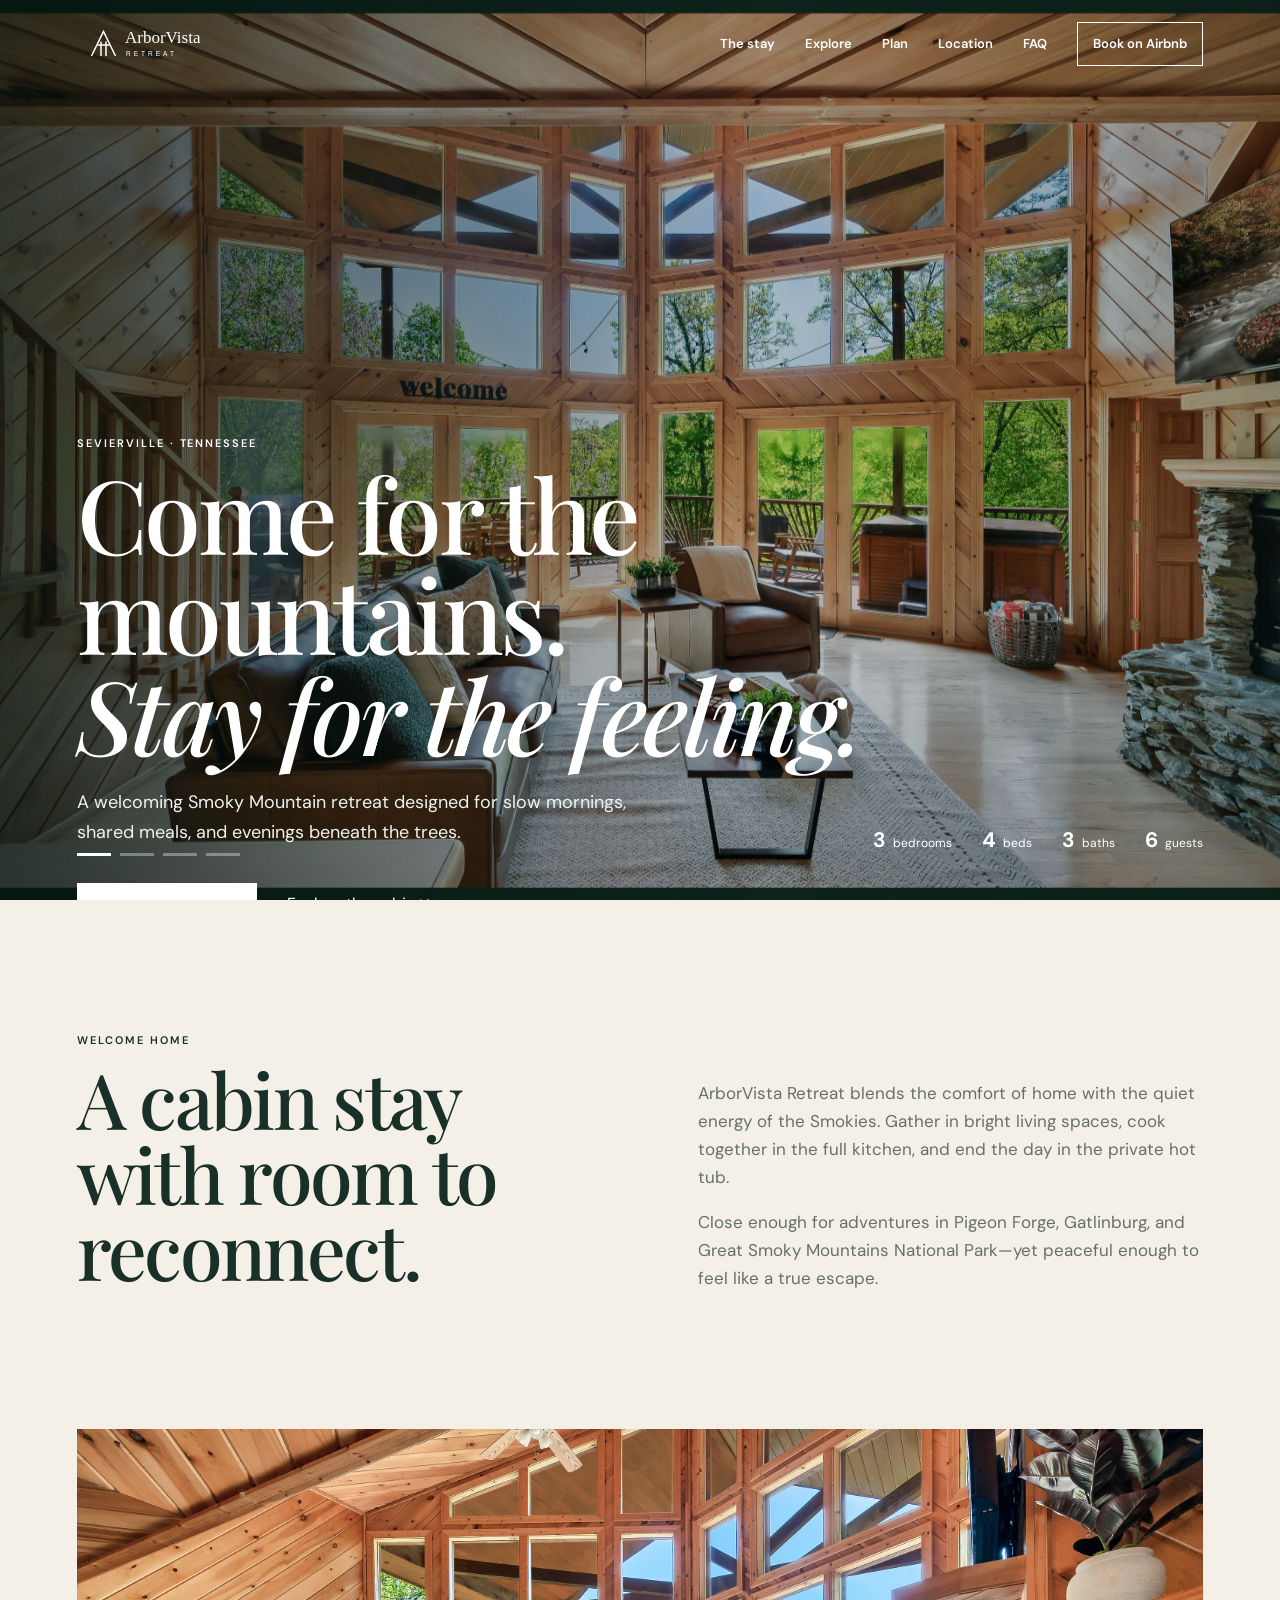
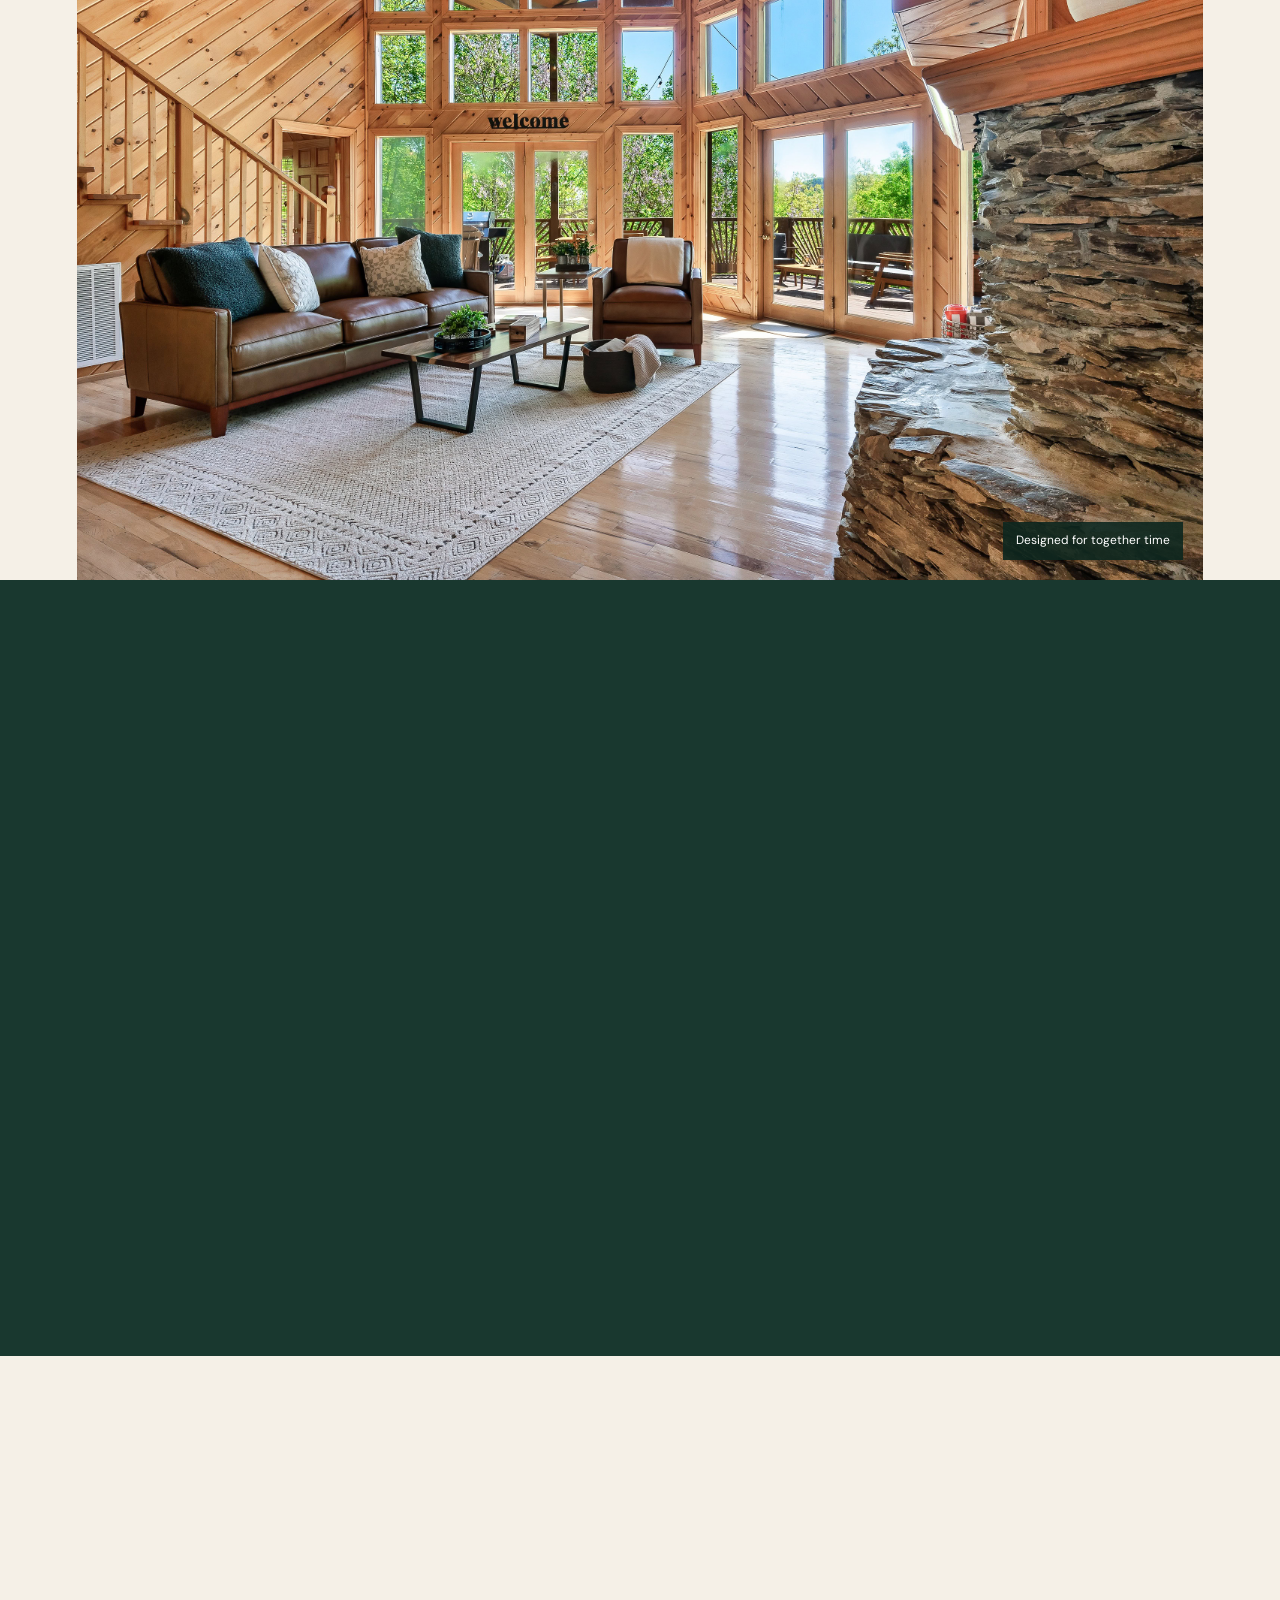
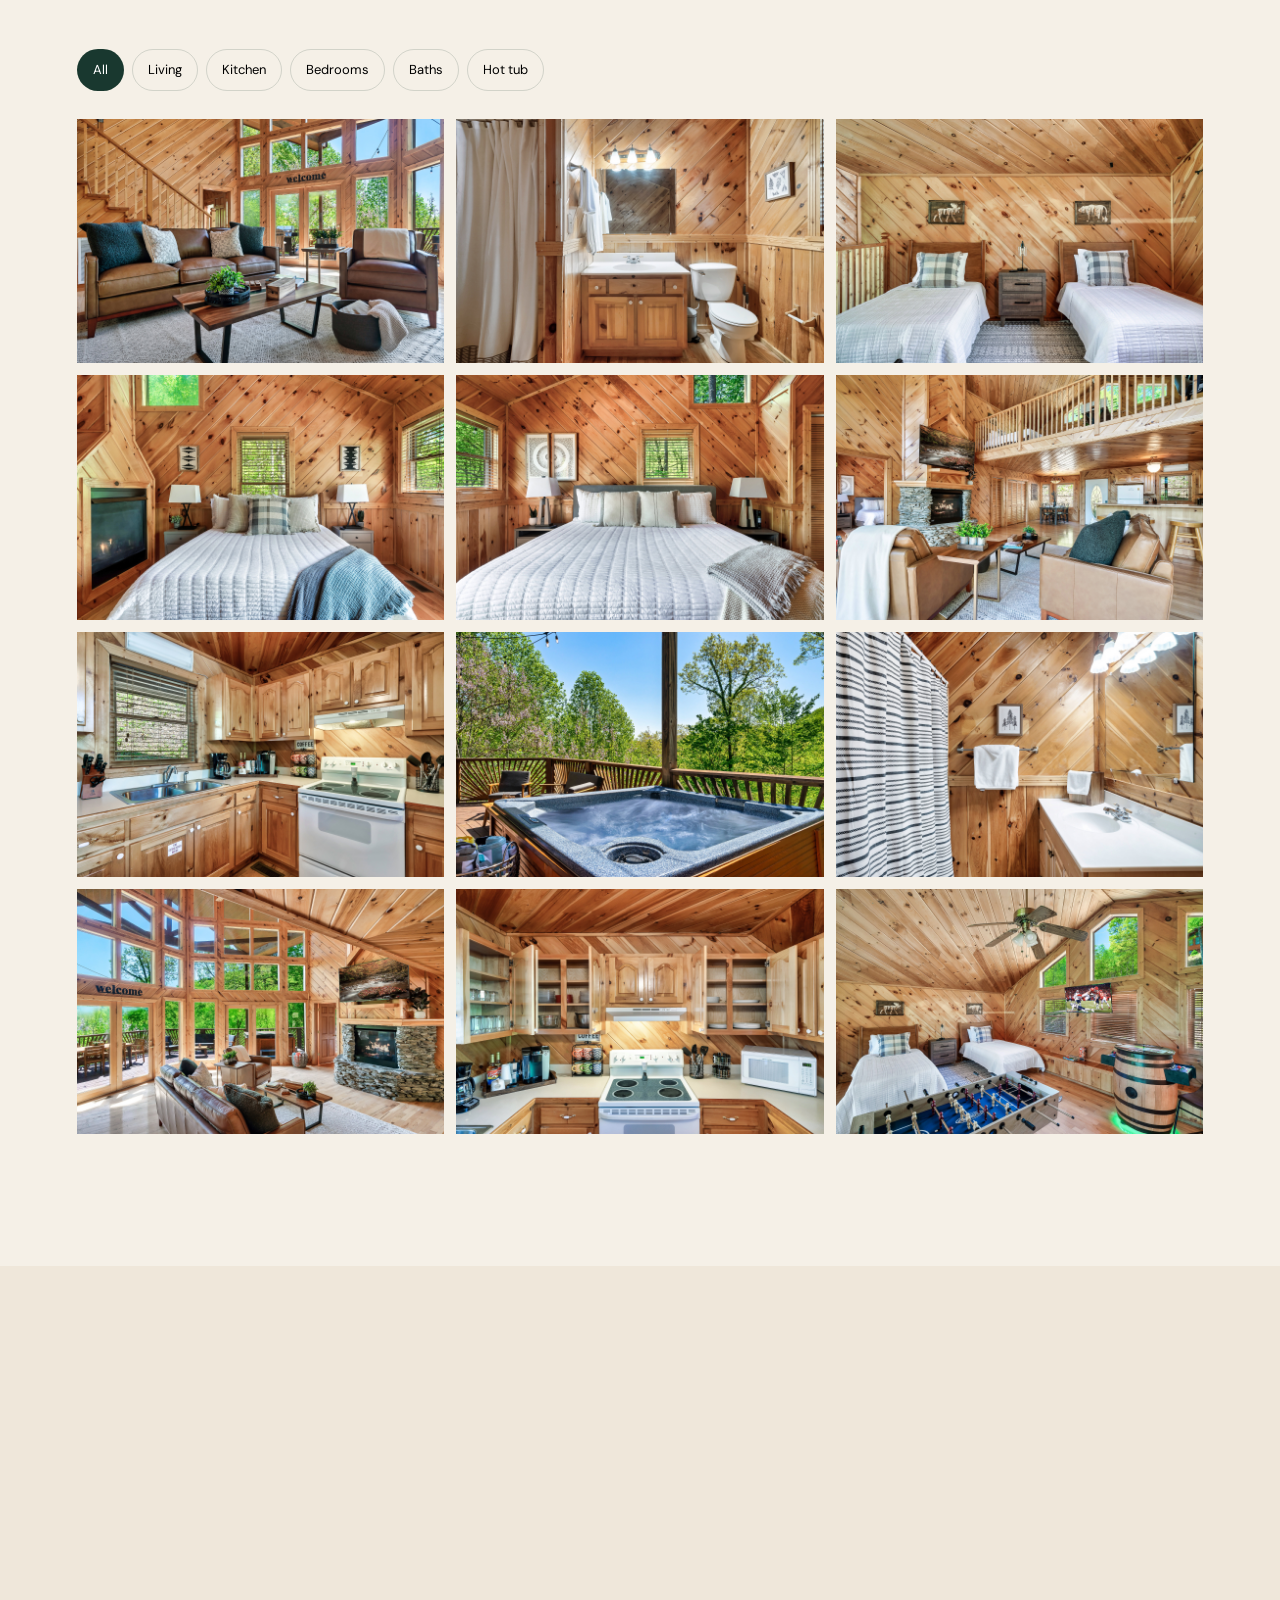
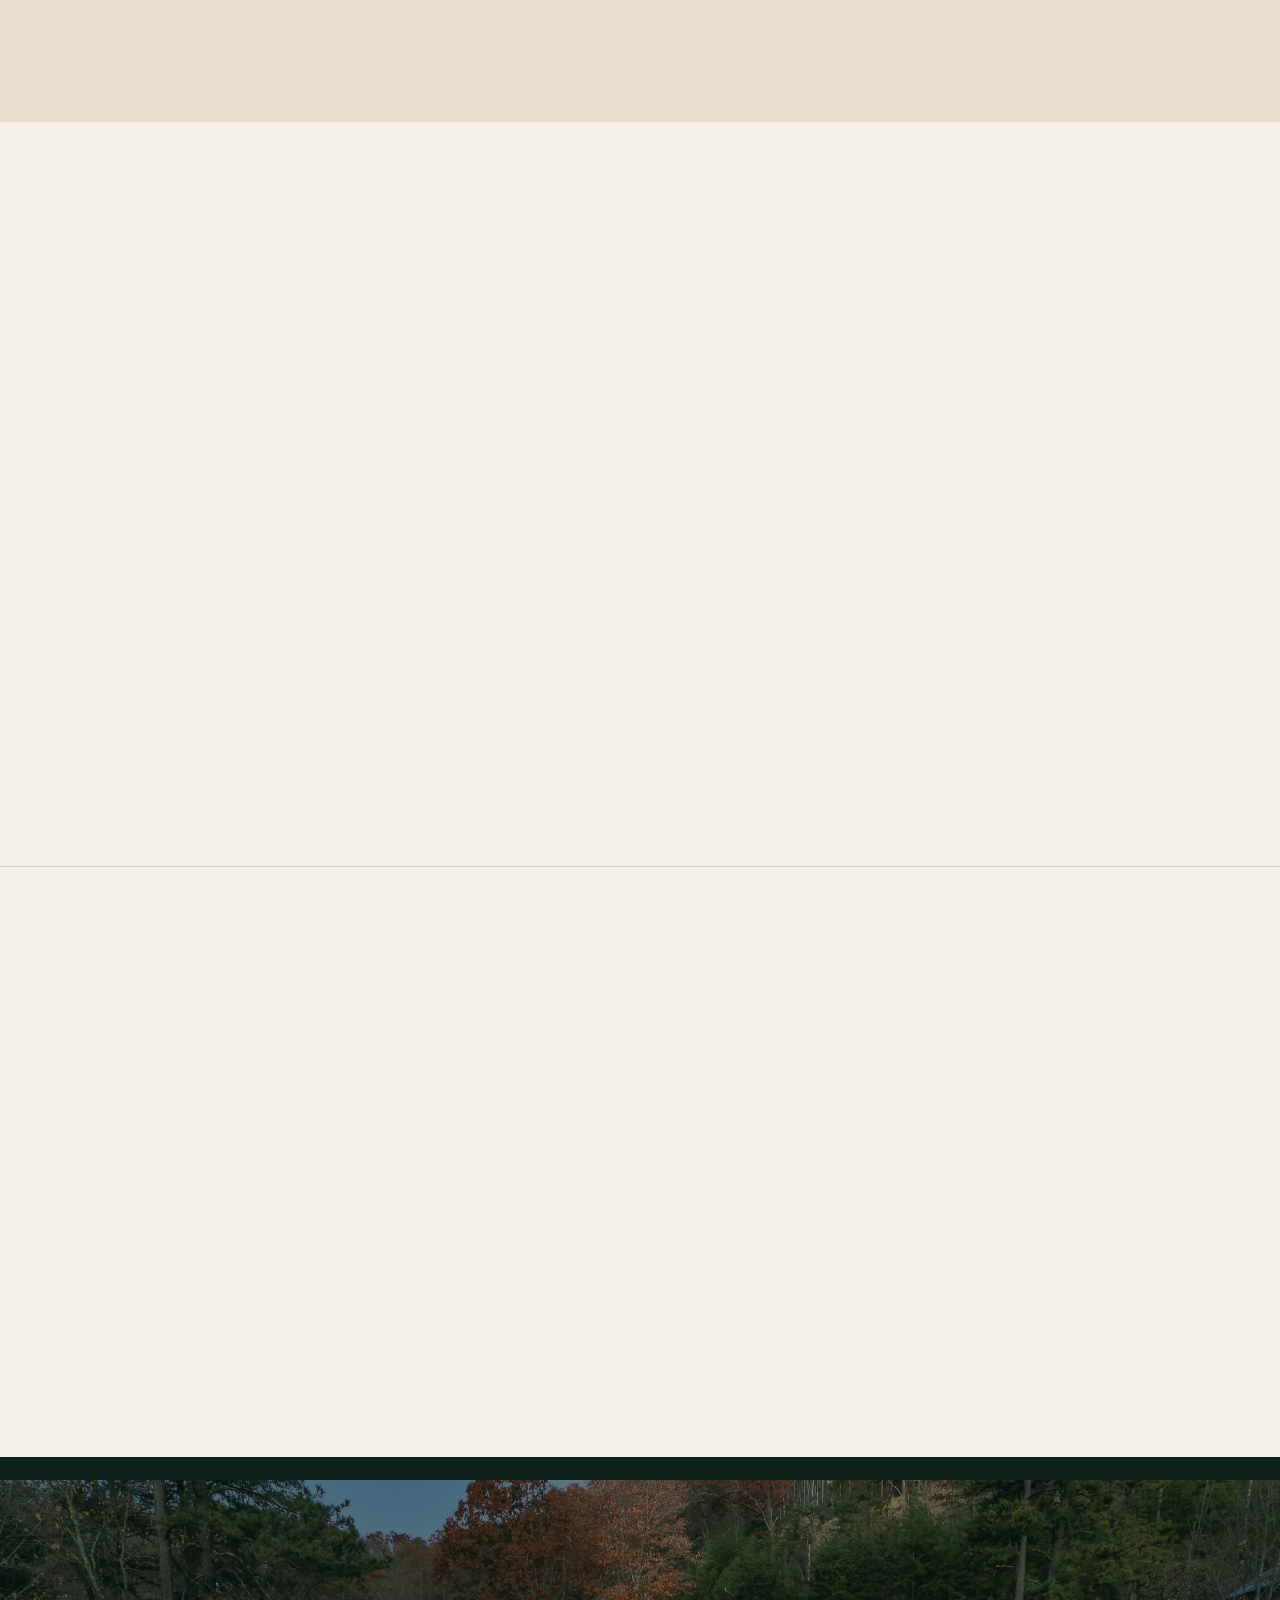
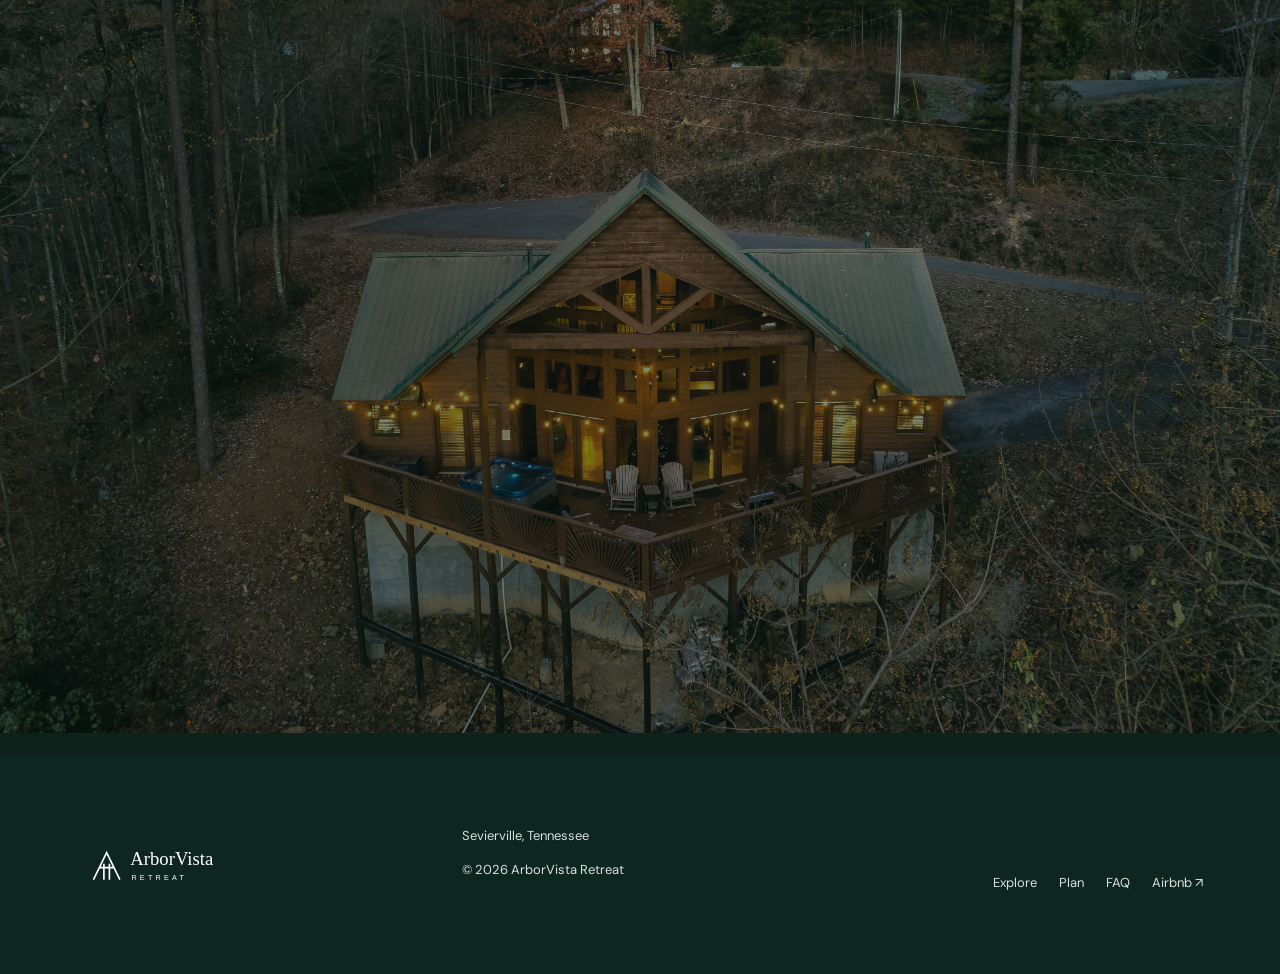
==== commit ff4ff16c: "v3_5_Luxury_Planner" ====
--- a/index.html
+++ b/index.html
@@ -4,8 +4,8 @@
   <meta charset="utf-8">
   <meta name="viewport" content="width=device-width, initial-scale=1">
   <title>ArborVista Retreat | Luxury Smoky Mountain Cabin in Sevierville</title>
-  <meta name="description" content="ArborVista Retreat is a refined three-bedroom Smoky Mountain cabin in Sevierville with a private hot tub, inviting interiors, mountain ambiance, and easy access to Pigeon Forge and Gatlinburg.">
-  <meta name="theme-color" content="#19382f">
+  <meta name="description" content="ArborVista Retreat is a three-bedroom Smoky Mountain cabin in Sevierville with a private hot tub, refined interiors, and convenient access to Pigeon Forge, Gatlinburg, and Great Smoky Mountains National Park.">
+  <meta name="theme-color" content="#18372f">
   <meta name="robots" content="index,follow">
   <link rel="canonical" href="https://swasamventure.github.io/TN_STR/">
   <meta property="og:type" content="website">
@@ -41,19 +41,22 @@
 <body>
   <a class="skip-link" href="#main">Skip to content</a>
   <header class="site-header" id="siteHeader">
-    <a class="brand" href="#top" aria-label="ArborVista Retreat home">
-      <img src="assets/logo.svg" width="190" height="50" alt="ArborVista Retreat">
-    </a>
+    <a class="brand" href="#top" aria-label="ArborVista Retreat home"><img src="assets/logo.svg" width="190" height="50" alt="ArborVista Retreat"></a>
     <button class="menu-toggle" aria-expanded="false" aria-controls="mainNav" aria-label="Open navigation"><span></span><span></span></button>
     <nav id="mainNav" class="main-nav" aria-label="Primary navigation">
-      <a href="#stay">The stay</a><a href="#gallery">Gallery</a><a href="#location">Location</a><a href="#faq">FAQ</a>
+      <a href="#stay">The stay</a><a href="#gallery">Explore</a><a href="#guide">Plan</a><a href="#location">Location</a><a href="#faq">FAQ</a>
       <a class="nav-cta" target="_blank" rel="noopener" href="https://www.airbnb.com/rooms/1587774879621242014?guests=1&adults=1">Book on Airbnb</a>
     </nav>
   </header>
 
   <main id="main">
     <section class="hero" id="top" aria-label="ArborVista Retreat hero">
-      <div class="hero-media" aria-hidden="true"></div>
+      <div class="hero-slides" aria-hidden="true">
+        <div class="hero-slide active" style="background-image:url('images/hero/2732PC-1.jpeg')"></div>
+        <div class="hero-slide" style="background-image:url('images/living/2732PC-2.jpeg')"></div>
+        <div class="hero-slide" style="background-image:url('images/hot-tub/2732PC-20.jpeg')"></div>
+        <div class="hero-slide" style="background-image:url('images/kitchen/2732PC-10.jpeg')"></div>
+      </div>
       <div class="hero-shade"></div>
       <div class="hero-content reveal">
         <p class="eyebrow light">Sevierville · Tennessee</p>
@@ -64,24 +67,16 @@
           <a class="text-link light" href="#gallery">Explore the cabin <span>↘</span></a>
         </div>
       </div>
-      <div class="hero-facts" aria-label="Property highlights">
-        <span><strong>3</strong> bedrooms</span><span><strong>4</strong> beds</span><span><strong>3</strong> baths</span><span><strong>6</strong> guests</span>
-      </div>
-      <a class="scroll-cue" href="#welcome" aria-label="Scroll to welcome section">Scroll <span>↓</span></a>
+      <div class="hero-facts"><span><strong>3</strong> bedrooms</span><span><strong>4</strong> beds</span><span><strong>3</strong> baths</span><span><strong>6</strong> guests</span></div>
+      <div class="hero-dots" aria-label="Hero slideshow controls"><button class="active" aria-label="Show slide 1"></button><button aria-label="Show slide 2"></button><button aria-label="Show slide 3"></button><button aria-label="Show slide 4"></button></div>
     </section>
 
     <section class="intro section" id="welcome">
       <div class="intro-title reveal"><p class="eyebrow">Welcome home</p><h2>A cabin stay with room to reconnect.</h2></div>
-      <div class="intro-copy reveal">
-        <p>ArborVista Retreat blends the comfort of home with the quiet energy of the Smokies. Gather in the bright living spaces, cook together in the full kitchen, and end the day in the private hot tub.</p>
-        <p>Close enough for adventures in Pigeon Forge, Gatlinburg, and Great Smoky Mountains National Park—yet peaceful enough to feel like a true escape.</p>
-      </div>
+      <div class="intro-copy reveal"><p>ArborVista Retreat blends the comfort of home with the quiet energy of the Smokies. Gather in bright living spaces, cook together in the full kitchen, and end the day in the private hot tub.</p><p>Close enough for adventures in Pigeon Forge, Gatlinburg, and Great Smoky Mountains National Park—yet peaceful enough to feel like a true escape.</p></div>
     </section>
 
-    <section class="feature-image reveal" aria-label="Cabin interior">
-      <img src="images/living/2732PC-2.jpeg" alt="Bright living room at ArborVista Retreat" loading="lazy">
-      <div class="image-caption">Designed for together time</div>
-    </section>
+    <section class="feature-image reveal"><img src="images/living/2732PC-2.jpeg" alt="Bright living room at ArborVista Retreat" loading="lazy"><div class="image-caption">Designed for together time</div></section>
 
     <section class="stay section" id="stay">
       <div class="section-heading reveal"><p class="eyebrow">The experience</p><h2>Everything you need.<br>Nothing you don’t.</h2></div>
@@ -93,48 +88,54 @@
       </div>
     </section>
 
-    <section class="story-grid section" aria-label="Cabin highlights">
-      <article class="story-card story-wide reveal">
-        <button class="gallery-trigger" data-image="images/kitchen/2732PC-10.jpeg" data-alt="Kitchen at ArborVista Retreat"><img src="images/kitchen/2732PC-10.jpeg" alt="Kitchen at ArborVista Retreat" loading="lazy"></button>
-        <div><p class="eyebrow">Gather</p><h3>Cook, pour, linger.</h3><p>The heart of the cabin is made for pancakes before a hike and unhurried dinners after sunset.</p></div>
-      </article>
-      <article class="story-card reveal">
-        <button class="gallery-trigger" data-image="images/hot-tub/2732PC-20.jpeg" data-alt="Private hot tub at ArborVista Retreat"><img src="images/hot-tub/2732PC-20.jpeg" alt="Private hot tub at ArborVista Retreat" loading="lazy"></button>
-        <div><p class="eyebrow">Unwind</p><h3>Your evening ritual.</h3><p>Warm water, cool mountain air, and nowhere else you need to be.</p></div>
-      </article>
-    </section>
-
     <section class="gallery section" id="gallery">
-      <div class="section-heading gallery-heading reveal"><div><p class="eyebrow">Inside ArborVista</p><h2>A closer look</h2></div><p>Tap any image to explore.</p></div>
-      <div class="gallery-filter" role="group" aria-label="Filter gallery">
-        <button class="active" data-filter="all">All</button><button data-filter="living">Living</button><button data-filter="kitchen">Kitchen</button><button data-filter="bedrooms">Bedrooms</button><button data-filter="bathrooms">Baths</button><button data-filter="hot-tub">Hot tub</button>
-      </div>
+      <div class="section-heading gallery-heading reveal"><div><p class="eyebrow">Inside ArborVista</p><h2>Explore your stay</h2></div><p>Select a space, then tap any image.</p></div>
+      <div class="gallery-filter" role="group" aria-label="Filter gallery"><button class="active" data-filter="all">All</button><button data-filter="living">Living</button><button data-filter="kitchen">Kitchen</button><button data-filter="bedrooms">Bedrooms</button><button data-filter="bathrooms">Baths</button><button data-filter="hot-tub">Hot tub</button></div>
       <div class="masonry" id="galleryGrid">
-        <button class="gallery-item tall" data-category="living" data-image="images/living/2732PC-22.jpeg" data-alt="Living space"><img src="images/living/2732PC-22.jpeg" alt="Living space at ArborVista Retreat" loading="lazy"></button>
+        <button class="gallery-item" data-category="living" data-image="images/living/2732PC-22.jpeg" data-alt="Living space"><img src="images/living/2732PC-22.jpeg" alt="Living space at ArborVista Retreat" loading="lazy"></button>
         <button class="gallery-item" data-category="bedrooms" data-image="images/bedrooms/2732PC-24.jpeg" data-alt="Cabin bedroom"><img src="images/bedrooms/2732PC-24.jpeg" alt="Bedroom at ArborVista Retreat" loading="lazy"></button>
         <button class="gallery-item" data-category="kitchen" data-image="images/kitchen/2732PC-11.jpeg" data-alt="Cabin kitchen"><img src="images/kitchen/2732PC-11.jpeg" alt="Kitchen at ArborVista Retreat" loading="lazy"></button>
-        <button class="gallery-item wide" data-category="living" data-image="images/living/2732PC-3.jpeg" data-alt="Living room"><img src="images/living/2732PC-3.jpeg" alt="Living room at ArborVista Retreat" loading="lazy"></button>
+        <button class="gallery-item" data-category="living" data-image="images/living/2732PC-3.jpeg" data-alt="Living room"><img src="images/living/2732PC-3.jpeg" alt="Living room at ArborVista Retreat" loading="lazy"></button>
         <button class="gallery-item" data-category="bathrooms" data-image="images/bathrooms/2732PC-27.jpeg" data-alt="Cabin bathroom"><img src="images/bathrooms/2732PC-27.jpeg" alt="Bathroom at ArborVista Retreat" loading="lazy"></button>
-        <button class="gallery-item tall" data-category="bedrooms" data-image="images/bedrooms/2732PC-30.jpeg" data-alt="Cabin bedroom"><img src="images/bedrooms/2732PC-30.jpeg" alt="Bedroom at ArborVista Retreat" loading="lazy"></button>
+        <button class="gallery-item" data-category="bedrooms" data-image="images/bedrooms/2732PC-30.jpeg" data-alt="Cabin bedroom"><img src="images/bedrooms/2732PC-30.jpeg" alt="Bedroom at ArborVista Retreat" loading="lazy"></button>
         <button class="gallery-item" data-category="hot-tub" data-image="images/hot-tub/2732PC-21.jpeg" data-alt="Private hot tub"><img src="images/hot-tub/2732PC-21.jpeg" alt="Private hot tub at ArborVista Retreat" loading="lazy"></button>
         <button class="gallery-item" data-category="kitchen" data-image="images/kitchen/2732PC-29.jpeg" data-alt="Kitchen detail"><img src="images/kitchen/2732PC-29.jpeg" alt="Kitchen detail at ArborVista Retreat" loading="lazy"></button>
-        <button class="gallery-item wide" data-category="bedrooms" data-image="images/bedrooms/2732PC-34.jpeg" data-alt="Cabin sleeping space"><img src="images/bedrooms/2732PC-34.jpeg" alt="Sleeping space at ArborVista Retreat" loading="lazy"></button>
+        <button class="gallery-item" data-category="bedrooms" data-image="images/bedrooms/2732PC-34.jpeg" data-alt="Cabin sleeping space"><img src="images/bedrooms/2732PC-34.jpeg" alt="Sleeping space at ArborVista Retreat" loading="lazy"></button>
         <button class="gallery-item" data-category="living" data-image="images/living/2732PC-5.jpeg" data-alt="Cabin living area"><img src="images/living/2732PC-5.jpeg" alt="Living area at ArborVista Retreat" loading="lazy"></button>
         <button class="gallery-item" data-category="bathrooms" data-image="images/bathrooms/2732PC-33.jpeg" data-alt="Cabin bathroom"><img src="images/bathrooms/2732PC-33.jpeg" alt="Bathroom at ArborVista Retreat" loading="lazy"></button>
         <button class="gallery-item" data-category="bedrooms" data-image="images/bedrooms/2732PC-37.jpeg" data-alt="Cabin bedroom"><img src="images/bedrooms/2732PC-37.jpeg" alt="Bedroom at ArborVista Retreat" loading="lazy"></button>
       </div>
     </section>
 
+    <section class="guide section" id="guide">
+      <div class="section-heading reveal"><p class="eyebrow">Plan your getaway</p><h2>Build your perfect Smokies day.</h2></div>
+      <div class="planner reveal">
+        <div class="planner-options" role="group" aria-label="Choose trip type">
+          <button class="active" data-plan="family">Family adventure</button><button data-plan="romantic">Relaxing escape</button><button data-plan="outdoors">Outdoor weekend</button><button data-plan="dollywood">Dollywood trip</button>
+        </div>
+        <div class="planner-result" id="plannerResult" aria-live="polite"></div>
+      </div>
+      <div class="live-strip reveal">
+        <div><span class="eyebrow">Sevierville now</span><strong id="weatherTemp">Loading weather…</strong><small id="weatherDetail">Live conditions via Open-Meteo</small></div>
+        <div><span class="eyebrow">Best rhythm</span><strong>Explore by day</strong><small>Hot tub and fireside evenings after</small></div>
+        <div><span class="eyebrow">Local time</span><strong id="localTime">—</strong><small>Eastern Time</small></div>
+      </div>
+      <div class="destination-grid reveal">
+        <a target="_blank" rel="noopener" href="https://www.google.com/maps/search/?api=1&query=Dollywood"><span>Family favorite</span><h3>Dollywood</h3><p>Coasters, crafts, music, and seasonal celebrations.</p><b>Open in Maps ↗</b></a>
+        <a target="_blank" rel="noopener" href="https://www.google.com/maps/search/?api=1&query=The+Island+in+Pigeon+Forge"><span>Easy evening</span><h3>The Island</h3><p>Dining, attractions, shops, and fountain shows.</p><b>Open in Maps ↗</b></a>
+        <a target="_blank" rel="noopener" href="https://www.google.com/maps/search/?api=1&query=Great+Smoky+Mountains+National+Park"><span>Nature day</span><h3>Great Smoky Mountains</h3><p>Scenic drives, waterfalls, wildlife, and trails.</p><b>Open in Maps ↗</b></a>
+        <a target="_blank" rel="noopener" href="https://www.google.com/maps/search/?api=1&query=Gatlinburg+TN"><span>Mountain town</span><h3>Gatlinburg</h3><p>Walkable attractions, dining, and mountain views.</p><b>Open in Maps ↗</b></a>
+      </div>
+    </section>
+
     <section class="location section" id="location">
       <div class="location-copy reveal"><p class="eyebrow">Explore the Smokies</p><h2>Close to the action.<br>Grounded in nature.</h2><p>Use ArborVista Retreat as your home base for scenic drives, family attractions, mountain trails, and memorable meals throughout Sevierville, Pigeon Forge, and Gatlinburg.</p><div class="location-links"><a target="_blank" rel="noopener" href="https://www.google.com/maps/search/?api=1&query=Sevierville+TN">Explore Sevierville ↗</a><a target="_blank" rel="noopener" href="https://www.nps.gov/grsm/">Great Smoky Mountains ↗</a></div></div>
-      <button class="map-card gallery-trigger reveal" data-image="images/Area Map.png" data-alt="Area map for ArborVista Retreat"><img src="images/Area Map.png" alt="Area map showing ArborVista Retreat and nearby attractions" loading="lazy"><span>Open area map ↗</span></button>
+      <button class="map-card reveal" data-image="images/Area Map.png" data-alt="Area map for ArborVista Retreat"><img src="images/Area Map.png" alt="Area map showing ArborVista Retreat and nearby attractions" loading="lazy"><span>Open area map ↗</span></button>
     </section>
 
     <section class="airbnb-section section" id="book">
       <div class="airbnb-copy reveal"><p class="eyebrow">Verified on Airbnb</p><h2>Ready for your mountain getaway?</h2><p>See live availability, current pricing, house details, and verified guest reviews directly on Airbnb.</p><a class="button button-dark" target="_blank" rel="noopener" href="https://www.airbnb.com/rooms/1587774879621242014?guests=1&adults=1">View dates & pricing</a></div>
-      <div class="airbnb-card reveal">
-        <div class="airbnb-embed-frame" data-id="1587774879621242014" data-view="home" data-hide-price="true" style="width:450px;height:300px;margin:auto;max-width:100%;"><a href="https://www.airbnb.com/rooms/1587774879621242014?guests=1&amp;adults=1&amp;s=66&amp;source=embed_widget">View On Airbnb</a><a href="https://www.airbnb.com/rooms/1587774879621242014?guests=1&amp;adults=1&amp;s=66&amp;source=embed_widget" rel="nofollow">Home in Sevierville · ★4.82 · 3 bedrooms · 4 beds · 3 baths</a><script async src="https://www.airbnb.com/embeddable/airbnb_jssdk"></script></div>
-      </div>
+      <div class="airbnb-card reveal"><div class="airbnb-embed-frame" data-id="1587774879621242014" data-view="home" data-hide-price="true" style="width:450px;height:300px;margin:auto;max-width:100%;"><a href="https://www.airbnb.com/rooms/1587774879621242014?guests=1&amp;adults=1&amp;s=66&amp;source=embed_widget">View On Airbnb</a><a href="https://www.airbnb.com/rooms/1587774879621242014?guests=1&amp;adults=1&amp;s=66&amp;source=embed_widget" rel="nofollow">Home in Sevierville · ★4.82 · 3 bedrooms · 4 beds · 3 baths</a><script async src="https://www.airbnb.com/embeddable/airbnb_jssdk"></script></div></div>
     </section>
 
     <section class="faq section" id="faq">
@@ -147,15 +148,12 @@
       </div>
     </section>
 
-    <section class="closing">
-      <div class="closing-bg" aria-hidden="true"></div><div class="closing-shade"></div>
-      <div class="closing-content reveal"><p class="eyebrow light">Your mountain time starts here</p><h2>Make room for<br><em>something memorable.</em></h2><a class="button button-light" target="_blank" rel="noopener" href="https://www.airbnb.com/rooms/1587774879621242014?guests=1&adults=1">Book ArborVista Retreat</a></div>
-    </section>
+    <section class="closing"><div class="closing-bg" aria-hidden="true"></div><div class="closing-shade"></div><div class="closing-content reveal"><p class="eyebrow light">Your mountain time starts here</p><h2>Make room for<br><em>something memorable.</em></h2><a class="button button-light" target="_blank" rel="noopener" href="https://www.airbnb.com/rooms/1587774879621242014?guests=1&adults=1">Book ArborVista Retreat</a></div></section>
   </main>
 
-  <footer><a class="footer-brand" href="#top"><img src="assets/logo-light.svg" alt="ArborVista Retreat" width="210" height="55"></a><div><p>Sevierville, Tennessee</p><p>© <span id="year"></span> ArborVista Retreat</p></div><div class="footer-links"><a href="#gallery">Gallery</a><a href="#faq">FAQ</a><a target="_blank" rel="noopener" href="https://www.airbnb.com/rooms/1587774879621242014">Airbnb ↗</a></div></footer>
+  <footer><a class="footer-brand" href="#top"><img src="assets/logo-light.svg" alt="ArborVista Retreat" width="210" height="55"></a><div><p>Sevierville, Tennessee</p><p>© <span id="year"></span> ArborVista Retreat</p></div><div class="footer-links"><a href="#gallery">Explore</a><a href="#guide">Plan</a><a href="#faq">FAQ</a><a target="_blank" rel="noopener" href="https://www.airbnb.com/rooms/1587774879621242014">Airbnb ↗</a></div></footer>
   <a class="mobile-book" target="_blank" rel="noopener" href="https://www.airbnb.com/rooms/1587774879621242014?guests=1&adults=1"><span>ArborVista Retreat</span><strong>Check availability</strong></a>
-  <dialog class="lightbox" id="lightbox"><button class="lightbox-close" aria-label="Close image">×</button><img src="" alt=""><p></p></dialog>
+  <dialog class="lightbox" id="lightbox"><button class="lightbox-close" aria-label="Close image">×</button><button class="lightbox-nav prev" aria-label="Previous image">‹</button><img src="" alt=""><button class="lightbox-nav next" aria-label="Next image">›</button><p></p><span class="lightbox-count"></span></dialog>
   <script src="js/main.js" defer></script>
 </body>
 </html>
--- a/css/style.css
+++ b/css/style.css
@@ -1,3 +1,6 @@
 @import url('https://fonts.googleapis.com/css2?family=DM+Sans:wght@400;500;600&family=Playfair+Display:ital,wght@0,500;1,500&display=swap');
-:root{--forest:#19382f;--forest-dark:#102820;--cream:#f4f0e7;--sand:#ded4c1;--ink:#1d2622;--white:#fff;--line:rgba(29,38,34,.16);--serif:'Playfair Display',Georgia,serif;--sans:'DM Sans',Arial,sans-serif;--pad:clamp(22px,5vw,82px)}*{box-sizing:border-box}html{scroll-behavior:smooth}body{margin:0;background:var(--cream);color:var(--ink);font-family:var(--sans);font-size:16px;line-height:1.6}img{display:block;width:100%}a{color:inherit;text-decoration:none}button{font:inherit}.skip-link{position:fixed;left:12px;top:-50px;z-index:1000;background:#fff;padding:10px 14px}.skip-link:focus{top:12px}.site-header{position:fixed;left:0;right:0;top:0;z-index:100;height:86px;display:flex;align-items:center;justify-content:space-between;padding:0 var(--pad);transition:.35s;color:#fff}.site-header.scrolled{height:72px;background:rgba(244,240,231,.94);backdrop-filter:blur(14px);color:var(--ink);box-shadow:0 1px 0 var(--line)}.brand img{width:190px;height:auto}.site-header:not(.scrolled) .brand img{filter:brightness(0) invert(1)}.main-nav{display:flex;align-items:center;gap:30px;font-size:14px}.main-nav>a:not(.nav-cta){position:relative}.main-nav>a:not(.nav-cta):after{content:"";position:absolute;left:0;right:100%;bottom:-4px;height:1px;background:currentColor;transition:.25s}.main-nav>a:hover:after{right:0}.nav-cta{border:1px solid currentColor;padding:11px 17px}.menu-toggle{display:none;background:none;border:0;color:currentColor;width:42px;height:42px}.menu-toggle span{display:block;height:1px;background:currentColor;margin:7px}.hero{height:min(900px,100svh);min-height:670px;position:relative;color:#fff;overflow:hidden}.hero-media{position:absolute;inset:0;background:url('../images/hero/2732PC-1.jpeg') center 55%/cover no-repeat;transform:scale(1.02);animation:heroZoom 16s ease-out both}@keyframes heroZoom{to{transform:scale(1.09)}}.hero-shade{position:absolute;inset:0;background:linear-gradient(90deg,rgba(8,24,19,.72) 0%,rgba(8,24,19,.25) 55%,rgba(8,24,19,.12)),linear-gradient(0deg,rgba(8,24,19,.55),transparent 45%)}.hero-content{position:absolute;left:var(--pad);top:50%;transform:translateY(-48%);max-width:820px}.eyebrow{text-transform:uppercase;letter-spacing:.2em;font-weight:600;font-size:11px;margin:0 0 22px}.eyebrow.light{color:rgba(255,255,255,.76)}h1,h2,h3,p{margin-top:0}h1,h2{font-family:var(--serif);font-weight:500;line-height:1.02;letter-spacing:-.035em}h1{font-size:clamp(52px,8vw,112px);margin-bottom:28px}h1 em,h2 em{font-weight:500}.hero-copy{max-width:610px;font-size:clamp(17px,2vw,21px);color:rgba(255,255,255,.86);margin-bottom:34px}.hero-actions{display:flex;align-items:center;gap:30px;flex-wrap:wrap}.button{display:inline-flex;align-items:center;justify-content:center;min-height:52px;padding:0 25px;font-size:13px;font-weight:600;letter-spacing:.04em;text-transform:uppercase;transition:.25s}.button-primary{background:#fff;color:var(--forest)}.button-primary:hover{background:var(--sand)}.button-dark{background:var(--forest);color:#fff}.button-dark:hover{background:var(--forest-dark)}.button-light{background:#fff;color:var(--forest)}.text-link{font-size:14px;border-bottom:1px solid currentColor;padding-bottom:4px}.text-link span{margin-left:10px}.hero-facts{position:absolute;right:var(--pad);bottom:38px;display:flex;gap:30px}.hero-facts span{font-size:12px;text-transform:uppercase;letter-spacing:.12em;color:rgba(255,255,255,.72)}.hero-facts strong{color:#fff;font-size:18px;margin-right:4px}.scroll-cue{position:absolute;left:var(--pad);bottom:36px;font-size:11px;text-transform:uppercase;letter-spacing:.18em}.scroll-cue span{margin-left:12px}.section{padding:clamp(82px,11vw,150px) var(--pad)}.intro{display:grid;grid-template-columns:1.05fr .8fr;gap:10vw;align-items:start}.intro h2,.section-heading h2,.location h2,.airbnb-section h2,.closing h2{font-size:clamp(42px,6vw,79px);margin-bottom:0}.intro-copy{padding-top:42px;font-size:18px}.intro-copy p+p{margin-top:25px;color:#5d665f}.feature-image{margin:0 var(--pad);position:relative;height:min(70vw,720px);overflow:hidden}.feature-image img{height:100%;object-fit:cover}.image-caption{position:absolute;left:24px;bottom:24px;color:#fff;background:rgba(16,40,32,.72);backdrop-filter:blur(8px);padding:10px 14px;font-size:12px;text-transform:uppercase;letter-spacing:.12em}.stay{background:var(--forest);color:#fff}.stay .section-heading{max-width:800px}.stay .eyebrow{color:#b7c7bf}.amenity-grid{display:grid;grid-template-columns:repeat(4,1fr);margin-top:80px;border-top:1px solid rgba(255,255,255,.18)}.amenity{padding:30px 25px 0 0;border-right:1px solid rgba(255,255,255,.18);min-height:245px}.amenity:not(:first-child){padding-left:25px}.amenity:last-child{border-right:0}.amenity span{font-size:11px;letter-spacing:.16em;color:#9fb3a9}.amenity h3{font-family:var(--serif);font-size:27px;font-weight:500;margin:55px 0 12px}.amenity p{color:#cbd5cf;font-size:14px}.story-grid{display:grid;grid-template-columns:1.2fr .8fr;gap:24px}.story-card{background:#e9e3d7}.story-card button{border:0;padding:0;width:100%;height:500px;overflow:hidden;cursor:zoom-in}.story-card img{height:100%;object-fit:cover;transition:.6s}.story-card button:hover img{transform:scale(1.035)}.story-card>div{padding:34px}.story-card h3{font-family:var(--serif);font-size:34px;font-weight:500;margin-bottom:10px}.story-card p:last-child{color:#5c655f;max-width:500px}.story-wide button{height:620px}.gallery{padding-top:30px}.gallery-heading{display:flex;align-items:end;justify-content:space-between}.gallery-heading>p{color:#68716b}.gallery-filter{display:flex;gap:8px;flex-wrap:wrap;margin:45px 0 28px}.gallery-filter button{border:1px solid var(--line);background:transparent;padding:9px 15px;border-radius:30px;cursor:pointer;font-size:13px}.gallery-filter button.active,.gallery-filter button:hover{background:var(--forest);color:#fff}.masonry{display:grid;grid-template-columns:repeat(4,1fr);grid-auto-rows:260px;gap:10px}.gallery-item{border:0;padding:0;overflow:hidden;background:#ddd;cursor:zoom-in}.gallery-item img{height:100%;object-fit:cover;transition:.5s}.gallery-item:hover img{transform:scale(1.04)}.gallery-item.wide{grid-column:span 2}.gallery-item.tall{grid-row:span 2}.gallery-item.hidden{display:none}.location{background:#e4ddcf;display:grid;grid-template-columns:.85fr 1.15fr;gap:9vw;align-items:center}.location-copy>p:not(.eyebrow){font-size:17px;color:#5b645e;max-width:570px;margin:28px 0}.location-links{display:flex;flex-wrap:wrap;gap:25px;font-size:13px;font-weight:600}.location-links a{border-bottom:1px solid}.map-card{border:0;padding:0;background:transparent;position:relative;cursor:zoom-in;box-shadow:0 25px 60px rgba(30,42,35,.15)}.map-card span{position:absolute;bottom:15px;right:15px;background:var(--forest);color:#fff;padding:9px 13px;font-size:12px}.airbnb-section{display:grid;grid-template-columns:.9fr 1.1fr;gap:8vw;align-items:center}.airbnb-copy>p:not(.eyebrow){color:#626a65;font-size:17px;margin:25px 0 32px}.airbnb-card{background:#fff;padding:36px;min-height:365px;display:flex;align-items:center;justify-content:center;box-shadow:0 22px 70px rgba(30,42,35,.09)}.faq{border-top:1px solid var(--line);display:grid;grid-template-columns:.7fr 1.3fr;gap:9vw}.accordion details{border-top:1px solid var(--line)}.accordion details:last-child{border-bottom:1px solid var(--line)}.accordion summary{list-style:none;cursor:pointer;padding:25px 0;display:flex;justify-content:space-between;font-weight:600}.accordion summary::-webkit-details-marker{display:none}.accordion summary span{font-size:22px;font-weight:400;transition:.2s}.accordion details[open] summary span{transform:rotate(45deg)}.accordion details p{color:#626a65;max-width:660px;padding:0 40px 25px 0}.closing{height:min(800px,82vh);min-height:620px;position:relative;color:#fff;display:flex;align-items:center;padding:var(--pad)}.closing-bg{position:absolute;inset:0;background:url('../images/hero/2732PCu24-5.jpeg') center/cover}.closing-shade{position:absolute;inset:0;background:rgba(10,30,23,.52)}.closing-content{position:relative}.closing h2{font-size:clamp(52px,8vw,105px);margin-bottom:38px}footer{background:var(--forest-dark);color:#d9e2dc;display:grid;grid-template-columns:1fr 1fr 1fr;align-items:end;padding:55px var(--pad) 80px;gap:30px;font-size:13px}.footer-brand img{width:210px}.footer-links{display:flex;justify-content:flex-end;gap:22px}.mobile-book{display:none}.lightbox{border:0;padding:0;background:transparent;max-width:min(1100px,92vw);max-height:92vh;color:#fff}.lightbox::backdrop{background:rgba(4,13,10,.92)}.lightbox img{max-height:84vh;object-fit:contain}.lightbox-close{position:fixed;right:24px;top:16px;background:none;border:0;color:#fff;font-size:45px;cursor:pointer}.lightbox p{text-align:center;margin:10px}.reveal{opacity:0;transform:translateY(22px);transition:opacity .7s ease,transform .7s ease}.reveal.visible{opacity:1;transform:none}@media(max-width:950px){.main-nav{position:fixed;inset:0;background:var(--forest-dark);color:#fff;flex-direction:column;justify-content:center;font-family:var(--serif);font-size:32px;transform:translateX(100%);transition:.35s}.main-nav.open{transform:none}.menu-toggle{display:block;z-index:2}.site-header.menu-open .brand{z-index:2}.site-header.menu-open .brand img{filter:brightness(0) invert(1)}.hero-facts{display:none}.intro,.location,.airbnb-section,.faq{grid-template-columns:1fr}.intro-copy{padding-top:0}.amenity-grid{grid-template-columns:1fr 1fr}.amenity:nth-child(2){border-right:0}.story-grid{grid-template-columns:1fr}.masonry{grid-template-columns:repeat(2,1fr)}.faq{gap:45px}footer{grid-template-columns:1fr 1fr}.footer-links{grid-column:1/-1;justify-content:flex-start}}@media(max-width:620px){body{padding-bottom:65px}.site-header{height:72px}.brand img{width:160px}.hero{min-height:720px}.hero-content{top:46%}.hero-copy{font-size:16px}.hero-actions{align-items:flex-start;flex-direction:column;gap:20px}.scroll-cue{display:none}.section{padding-top:82px;padding-bottom:82px}.intro{gap:25px}.feature-image{margin:0;height:72vh}.amenity-grid{grid-template-columns:1fr;margin-top:50px}.amenity,.amenity:not(:first-child){padding:25px 0;border-right:0;border-bottom:1px solid rgba(255,255,255,.18);min-height:0}.amenity h3{margin:25px 0 8px}.story-grid{padding-left:0;padding-right:0}.story-card button,.story-wide button{height:430px}.gallery-heading{align-items:start;flex-direction:column}.masonry{grid-auto-rows:190px;gap:6px}.location{gap:50px}.airbnb-card{padding:12px}.closing{min-height:650px}footer{grid-template-columns:1fr;padding-bottom:45px}.footer-links{grid-column:auto;flex-wrap:wrap}.mobile-book{display:flex;position:fixed;z-index:90;left:0;right:0;bottom:0;height:65px;background:#fff;align-items:center;justify-content:space-between;padding:0 18px;box-shadow:0 -5px 20px rgba(0,0,0,.1);font-size:11px}.mobile-book span{color:#657069}.mobile-book strong{background:var(--forest);color:#fff;padding:11px 13px;text-transform:uppercase;letter-spacing:.04em}}
-@media(prefers-reduced-motion:reduce){html{scroll-behavior:auto}.hero-media{animation:none}.reveal{opacity:1;transform:none;transition:none}}
+:root{--forest:#19382f;--forest-dark:#0d261f;--cream:#f5f0e7;--sand:#e6ddcf;--ink:#183028;--muted:#657069;--line:rgba(25,56,47,.16);--serif:'Playfair Display',serif;--sans:'DM Sans',sans-serif;--pad:clamp(22px,6vw,92px)}
+*{box-sizing:border-box}html{scroll-behavior:smooth}body{margin:0;background:var(--cream);color:var(--ink);font-family:var(--sans);line-height:1.65}img{display:block;max-width:100%}a{color:inherit;text-decoration:none}button{font:inherit}.skip-link{position:fixed;left:15px;top:-60px;background:#fff;padding:10px 15px;z-index:999}.skip-link:focus{top:15px}.site-header{position:fixed;z-index:100;left:0;right:0;top:0;height:88px;display:flex;align-items:center;justify-content:space-between;padding:0 var(--pad);transition:.3s}.site-header.scrolled{background:rgba(245,240,231,.94);backdrop-filter:blur(15px);box-shadow:0 8px 30px rgba(0,0,0,.07)}.brand img{width:190px}.site-header:not(.scrolled) .brand img{filter:brightness(0) invert(1)}.main-nav{display:flex;align-items:center;gap:30px;font-size:13px;font-weight:600}.site-header:not(.scrolled) .main-nav{color:#fff}.nav-cta{border:1px solid currentColor;padding:10px 15px}.menu-toggle{display:none;border:0;background:none;width:38px;height:38px}.menu-toggle span{display:block;height:1px;background:currentColor;margin:8px}.hero{height:100svh;min-height:690px;position:relative;color:#fff;overflow:hidden;background:var(--forest-dark)}.hero-slides,.hero-slide,.hero-shade{position:absolute;inset:0}.hero-slide{opacity:0;transition:opacity 1.1s ease;background-size:contain;background-repeat:no-repeat;background-position:center;background-color:#102820}.hero-slide.active{opacity:1;animation:heroZoom 10s ease-out both}.hero-shade{background:linear-gradient(90deg,rgba(4,18,14,.78),rgba(4,18,14,.24) 60%,rgba(4,18,14,.38))}.hero-content{position:absolute;left:var(--pad);top:47%;transform:translateY(-50%);max-width:850px;z-index:2}.hero h1,.section h2,.closing h2{font-family:var(--serif);font-weight:500;line-height:.98;letter-spacing:-.035em}.hero h1{font-size:clamp(55px,8vw,112px);margin:10px 0 24px}.hero h1 em,.closing h2 em{font-weight:500}.hero-copy{font-size:18px;max-width:610px;color:#eef3ef}.eyebrow{text-transform:uppercase;letter-spacing:.18em;font-size:11px;font-weight:600}.light{color:#fff}.hero-actions{display:flex;gap:30px;align-items:center;margin-top:35px}.button{display:inline-flex;align-items:center;justify-content:center;min-height:48px;padding:0 23px;text-transform:uppercase;letter-spacing:.07em;font-size:12px;font-weight:600}.button-primary{background:#fff;color:var(--forest)}.button-dark{background:var(--forest);color:#fff}.button-light{background:#fff;color:var(--forest-dark)}.text-link{border-bottom:1px solid currentColor;padding-bottom:4px}.hero-facts{position:absolute;right:var(--pad);bottom:42px;display:flex;gap:30px;z-index:2;font-size:12px}.hero-facts span{display:flex;gap:7px;align-items:baseline}.hero-facts strong{font-size:21px}.hero-dots{position:absolute;left:var(--pad);bottom:44px;display:flex;gap:9px;z-index:3}.hero-dots button{width:34px;height:3px;border:0;background:rgba(255,255,255,.35);padding:0}.hero-dots button.active{background:#fff}.section{padding:120px var(--pad)}.intro{display:grid;grid-template-columns:1fr 1fr;gap:9vw}.intro h2,.section-heading h2,.location h2,.airbnb-section h2{font-size:clamp(44px,6vw,78px);margin:12px 0}.intro-copy{padding-top:42px;font-size:17px;color:var(--muted)}.feature-image{position:relative;margin:0 var(--pad);background:#102820}.feature-image img{width:100%;height:auto;max-height:calc(100svh - 40px);object-fit:contain;margin:auto}.image-caption{position:absolute;right:20px;bottom:20px;background:rgba(13,38,31,.9);color:#fff;padding:9px 13px;font-size:12px}.stay{background:var(--forest);color:#fff}.amenity-grid{display:grid;grid-template-columns:repeat(4,1fr);margin-top:75px}.amenity{padding:0 28px;min-height:250px;border-right:1px solid rgba(255,255,255,.18)}.amenity:first-child{padding-left:0}.amenity:last-child{border-right:0}.amenity>span{font-size:11px}.amenity h3{font-family:var(--serif);font-size:27px;margin:55px 0 15px}.amenity p{color:#c9d6d0;font-size:14px}.gallery-heading{display:flex;align-items:end;justify-content:space-between}.gallery-heading>p{color:var(--muted)}.gallery-filter{display:flex;gap:8px;flex-wrap:wrap;margin:45px 0 28px}.gallery-filter button{border:1px solid var(--line);background:transparent;padding:9px 15px;border-radius:30px;cursor:pointer;font-size:13px}.gallery-filter button.active,.gallery-filter button:hover{background:var(--forest);color:#fff}.masonry{columns:3 300px;column-gap:12px}.gallery-item{width:100%;display:inline-block;margin:0 0 12px;border:0;padding:0;background:#102820;cursor:zoom-in;break-inside:avoid;overflow:hidden}.gallery-item img{width:100%;height:auto;max-height:75svh;object-fit:contain;transition:.4s}.gallery-item:hover img{transform:scale(1.015)}.gallery-item.hidden{display:none}.guide{background:#efe7da}.planner{display:grid;grid-template-columns:.62fr 1.38fr;gap:30px;margin-top:55px}.planner-options{display:flex;flex-direction:column;gap:8px}.planner-options button{text-align:left;border:1px solid var(--line);background:transparent;padding:18px 20px;cursor:pointer}.planner-options button.active{background:var(--forest);color:#fff}.planner-result{background:#fff;padding:34px;min-height:310px;box-shadow:0 20px 55px rgba(25,56,47,.08)}.planner-result h3{font-family:var(--serif);font-size:36px;margin:0 0 15px}.planner-result ol{padding-left:20px;color:var(--muted)}.planner-result li{padding:7px 0}.live-strip{display:grid;grid-template-columns:repeat(3,1fr);gap:1px;background:var(--line);margin-top:30px}.live-strip>div{background:var(--cream);padding:25px}.live-strip strong,.live-strip small{display:block}.live-strip strong{font-family:var(--serif);font-size:28px;margin:5px 0}.live-strip small{color:var(--muted)}.destination-grid{display:grid;grid-template-columns:repeat(4,1fr);gap:12px;margin-top:30px}.destination-grid a{background:var(--forest-dark);color:#fff;padding:27px;min-height:260px;display:flex;flex-direction:column}.destination-grid span{font-size:11px;text-transform:uppercase;letter-spacing:.13em;color:#b8c9c1}.destination-grid h3{font-family:var(--serif);font-size:30px;margin:35px 0 10px}.destination-grid p{color:#c4d1cb;font-size:14px}.destination-grid b{margin-top:auto;font-size:12px}.location{background:var(--sand);display:grid;grid-template-columns:.85fr 1.15fr;gap:9vw;align-items:center}.location-copy>p:not(.eyebrow){font-size:17px;color:#5b645e;max-width:570px;margin:28px 0}.location-links{display:flex;flex-wrap:wrap;gap:25px;font-size:13px;font-weight:600}.location-links a{border-bottom:1px solid}.map-card{border:0;padding:0;background:#102820;position:relative;cursor:zoom-in;box-shadow:0 25px 60px rgba(30,42,35,.15)}.map-card img{width:100%;height:auto;max-height:80svh;object-fit:contain}.map-card span{position:absolute;bottom:15px;right:15px;background:var(--forest);color:#fff;padding:9px 13px;font-size:12px}.airbnb-section{display:grid;grid-template-columns:.9fr 1.1fr;gap:8vw;align-items:center}.airbnb-copy>p:not(.eyebrow){color:#626a65;font-size:17px;margin:25px 0 32px}.airbnb-card{background:#fff;padding:36px;min-height:365px;display:flex;align-items:center;justify-content:center;box-shadow:0 22px 70px rgba(30,42,35,.09)}.faq{border-top:1px solid var(--line);display:grid;grid-template-columns:.7fr 1.3fr;gap:9vw}.accordion details{border-top:1px solid var(--line)}.accordion details:last-child{border-bottom:1px solid var(--line)}.accordion summary{list-style:none;cursor:pointer;padding:25px 0;display:flex;justify-content:space-between;font-weight:600}.accordion summary::-webkit-details-marker{display:none}.accordion summary span{font-size:22px;transition:.2s}.accordion details[open] summary span{transform:rotate(45deg)}.accordion details p{color:#626a65;max-width:660px;padding:0 40px 25px 0}.closing{height:100svh;min-height:620px;position:relative;color:#fff;display:flex;align-items:center;padding:var(--pad);background:#102820}.closing-bg{position:absolute;inset:0;background:url('../images/hero/2732PCu24-5.jpeg') center/contain no-repeat}.closing-shade{position:absolute;inset:0;background:rgba(10,30,23,.52)}.closing-content{position:relative}.closing h2{font-size:clamp(52px,8vw,105px);margin-bottom:38px}footer{background:var(--forest-dark);color:#d9e2dc;display:grid;grid-template-columns:1fr 1fr 1fr;align-items:end;padding:55px var(--pad) 80px;gap:30px;font-size:13px}.footer-brand img{width:210px}.footer-links{display:flex;justify-content:flex-end;gap:22px}.mobile-book{display:none}.lightbox{border:0;padding:20px;background:transparent;max-width:96vw;max-height:96vh;color:#fff;overflow:visible}.lightbox::backdrop{background:rgba(4,13,10,.94)}.lightbox img{width:auto;max-width:88vw;height:auto;max-height:82vh;margin:auto;object-fit:contain}.lightbox-close{position:fixed;right:24px;top:12px;background:none;border:0;color:#fff;font-size:45px;cursor:pointer}.lightbox-nav{position:fixed;top:50%;transform:translateY(-50%);border:0;background:rgba(255,255,255,.12);color:#fff;font-size:48px;width:52px;height:70px;cursor:pointer}.lightbox-nav.prev{left:18px}.lightbox-nav.next{right:18px}.lightbox p{text-align:center;margin:10px}.lightbox-count{display:block;text-align:center;font-size:12px}.reveal{opacity:0;transform:translateY(22px);transition:opacity .7s ease,transform .7s ease}.reveal.visible{opacity:1;transform:none}@keyframes heroZoom{from{transform:scale(1)}to{transform:scale(1.025)}}
+@media(max-width:950px){.main-nav{position:fixed;inset:0;background:var(--forest-dark);color:#fff;flex-direction:column;justify-content:center;font-family:var(--serif);font-size:32px;transform:translateX(100%);transition:.35s}.main-nav.open{transform:none}.menu-toggle{display:block;z-index:2}.site-header.menu-open .brand{z-index:2}.site-header.menu-open .brand img{filter:brightness(0) invert(1)}.hero-facts{display:none}.intro,.location,.airbnb-section,.faq,.planner{grid-template-columns:1fr}.amenity-grid{grid-template-columns:1fr 1fr}.amenity:nth-child(2){border-right:0}.destination-grid{grid-template-columns:1fr 1fr}.live-strip{grid-template-columns:1fr}.faq{gap:45px}footer{grid-template-columns:1fr 1fr}.footer-links{grid-column:1/-1;justify-content:flex-start}}
+@media(max-width:620px){body{padding-bottom:65px}.site-header{height:72px}.brand img{width:160px}.hero{min-height:620px}.hero-content{top:48%}.hero-copy{font-size:16px}.hero-actions{align-items:flex-start;flex-direction:column;gap:20px}.hero-dots{bottom:25px}.section{padding-top:82px;padding-bottom:82px}.intro{gap:25px}.amenity-grid{grid-template-columns:1fr;margin-top:50px}.amenity,.amenity:not(:first-child){padding:25px 0;border-right:0;border-bottom:1px solid rgba(255,255,255,.18);min-height:0}.amenity h3{margin:25px 0 8px}.gallery-heading{align-items:start;flex-direction:column}.masonry{columns:1}.destination-grid{grid-template-columns:1fr}.airbnb-card{padding:12px}.closing{min-height:600px}footer{grid-template-columns:1fr;padding-bottom:45px}.footer-links{grid-column:auto;flex-wrap:wrap}.mobile-book{display:flex;position:fixed;z-index:90;left:0;right:0;bottom:0;height:65px;background:#fff;align-items:center;justify-content:space-between;padding:0 18px;box-shadow:0 -5px 20px rgba(0,0,0,.1);font-size:11px}.mobile-book span{color:#657069}.mobile-book strong{background:var(--forest);color:#fff;padding:11px 13px;text-transform:uppercase;letter-spacing:.04em}.lightbox-nav{width:42px;height:58px;font-size:38px}.lightbox-nav.prev{left:4px}.lightbox-nav.next{right:4px}}
+@media(prefers-reduced-motion:reduce){html{scroll-behavior:auto}.hero-slide.active{animation:none}.reveal{opacity:1;transform:none;transition:none}}
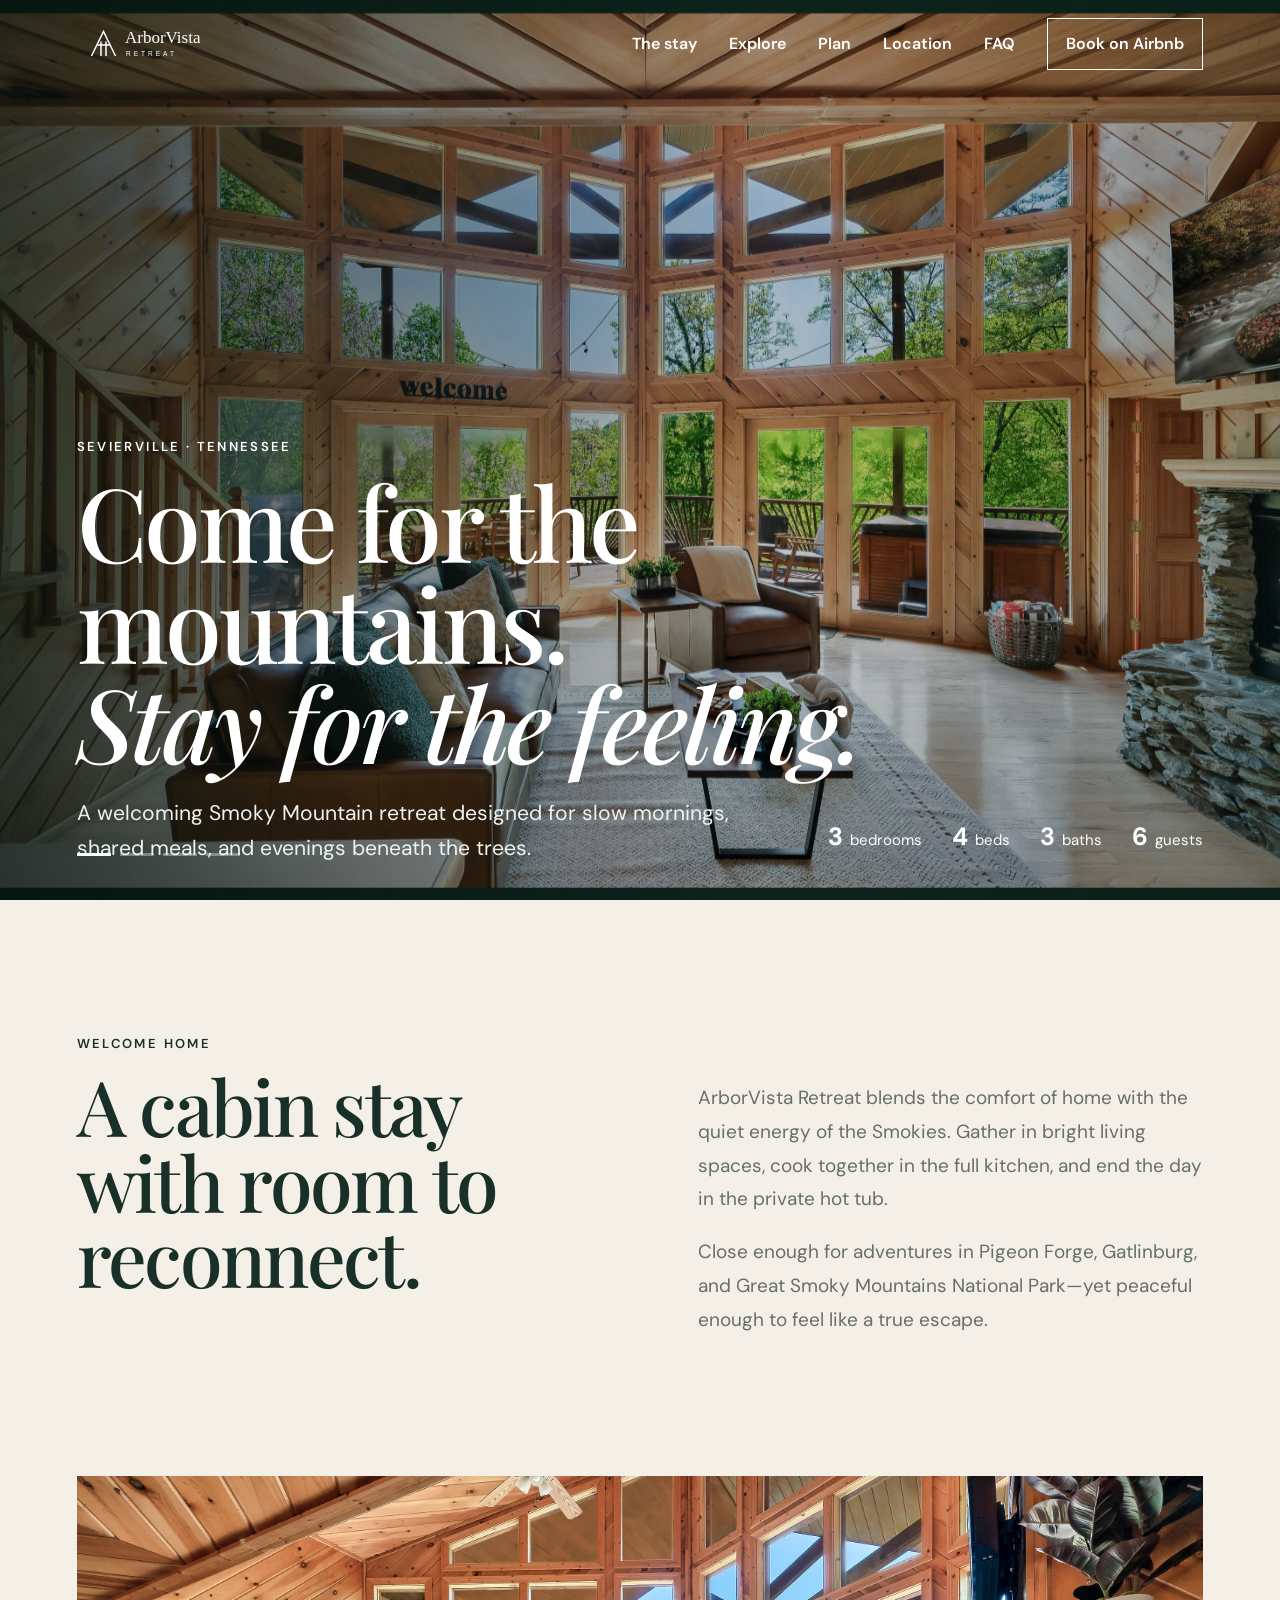
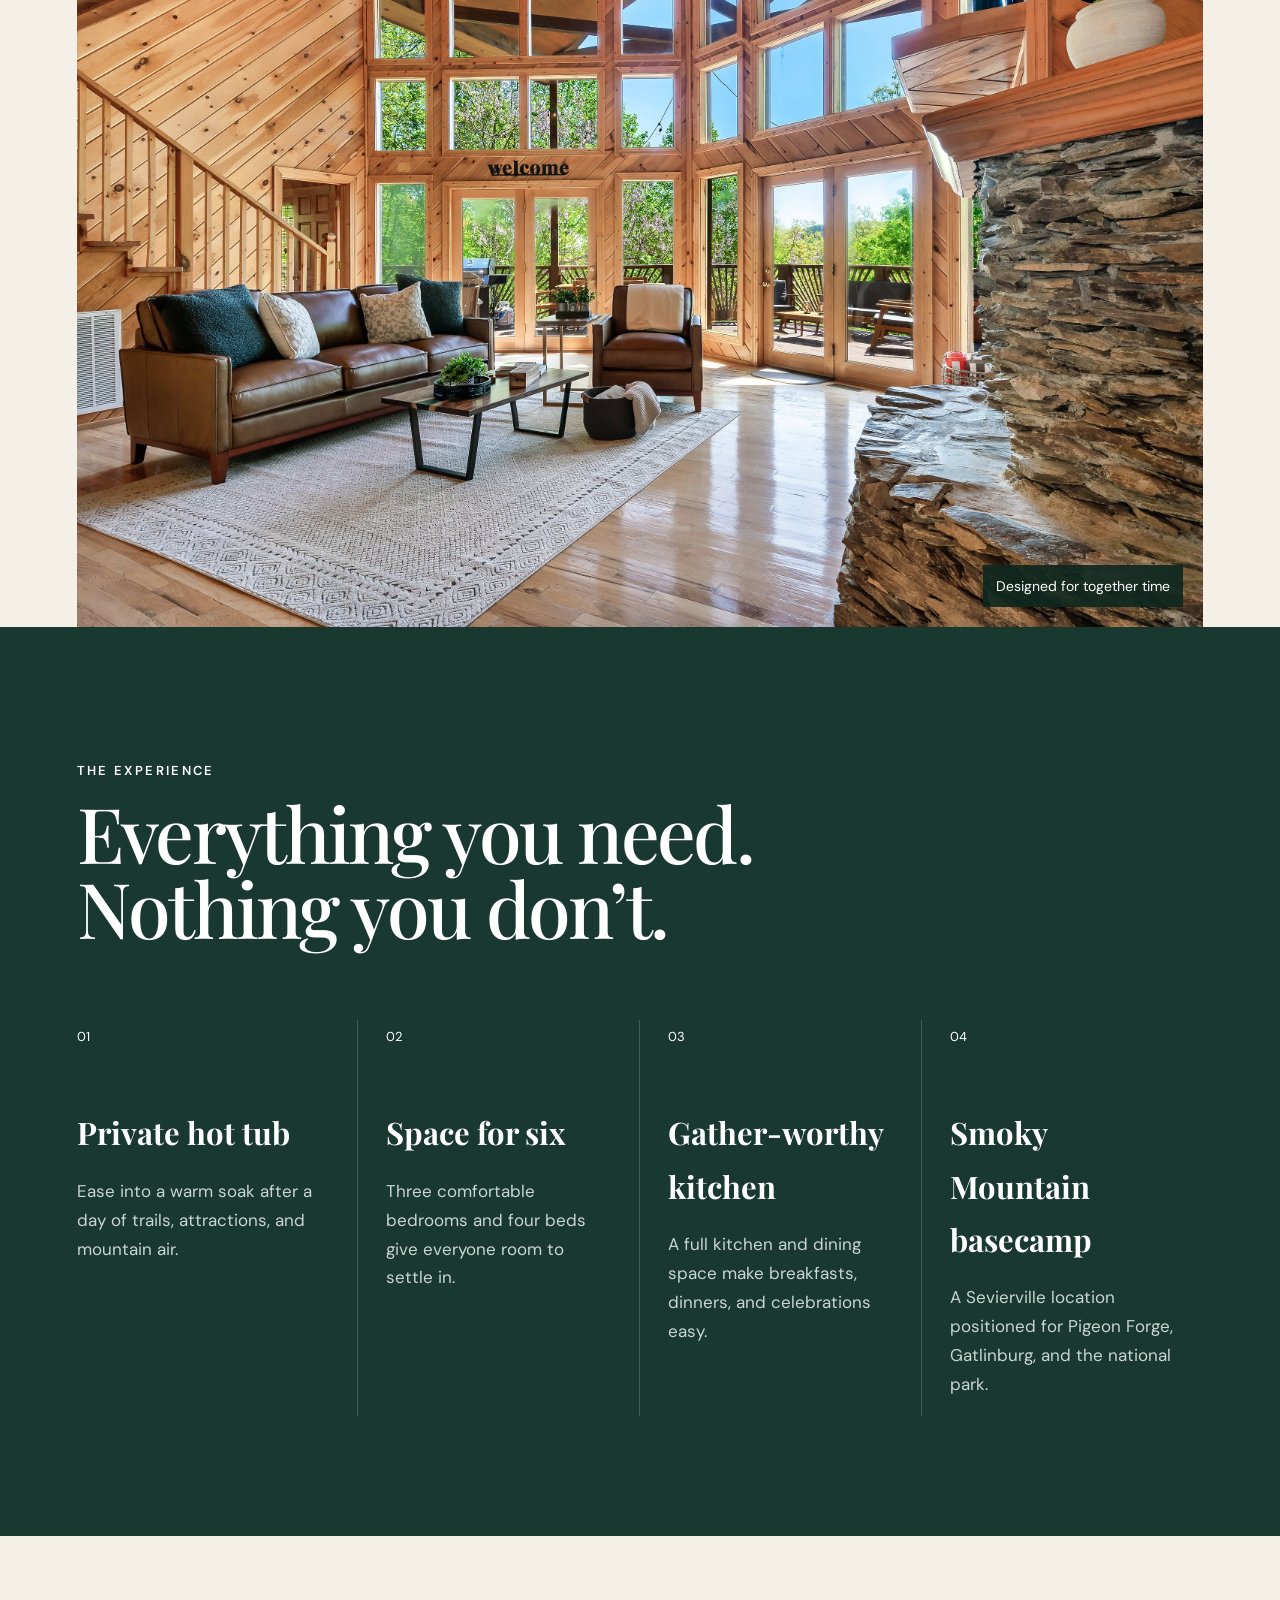
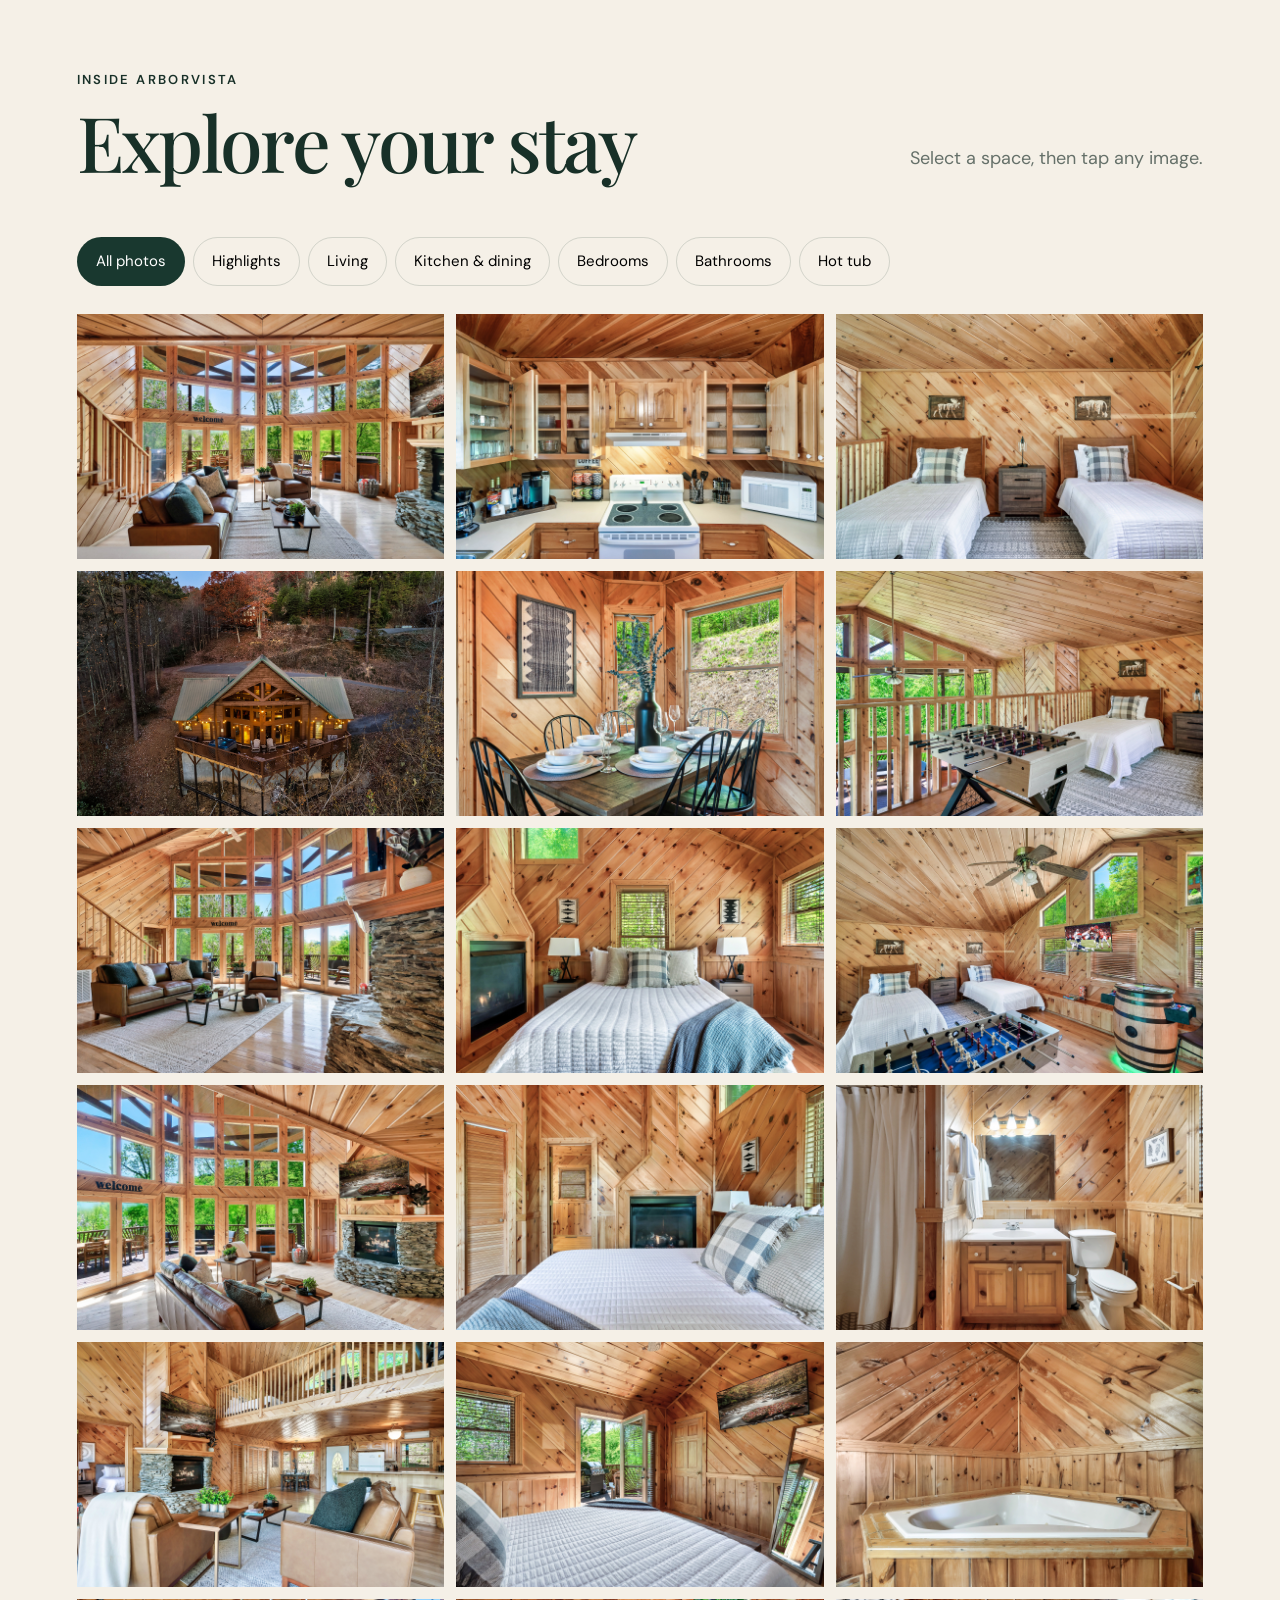
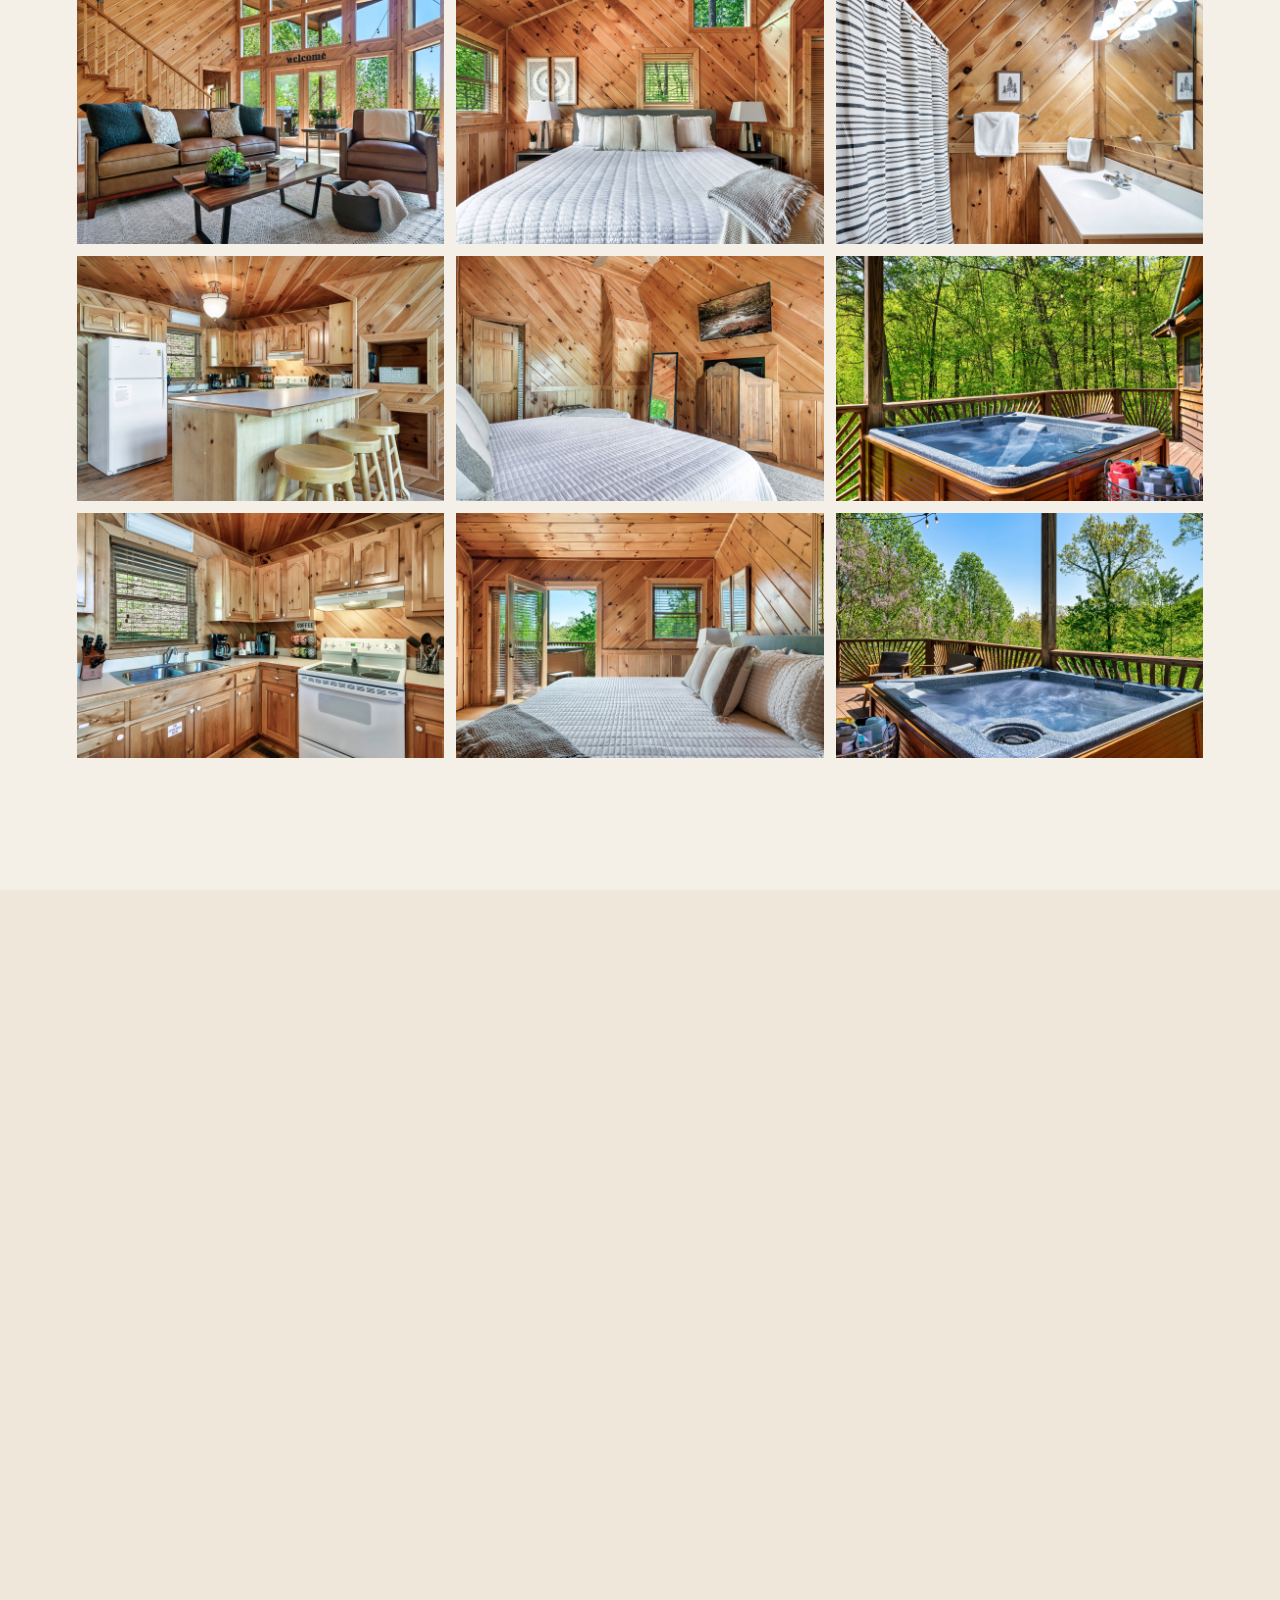
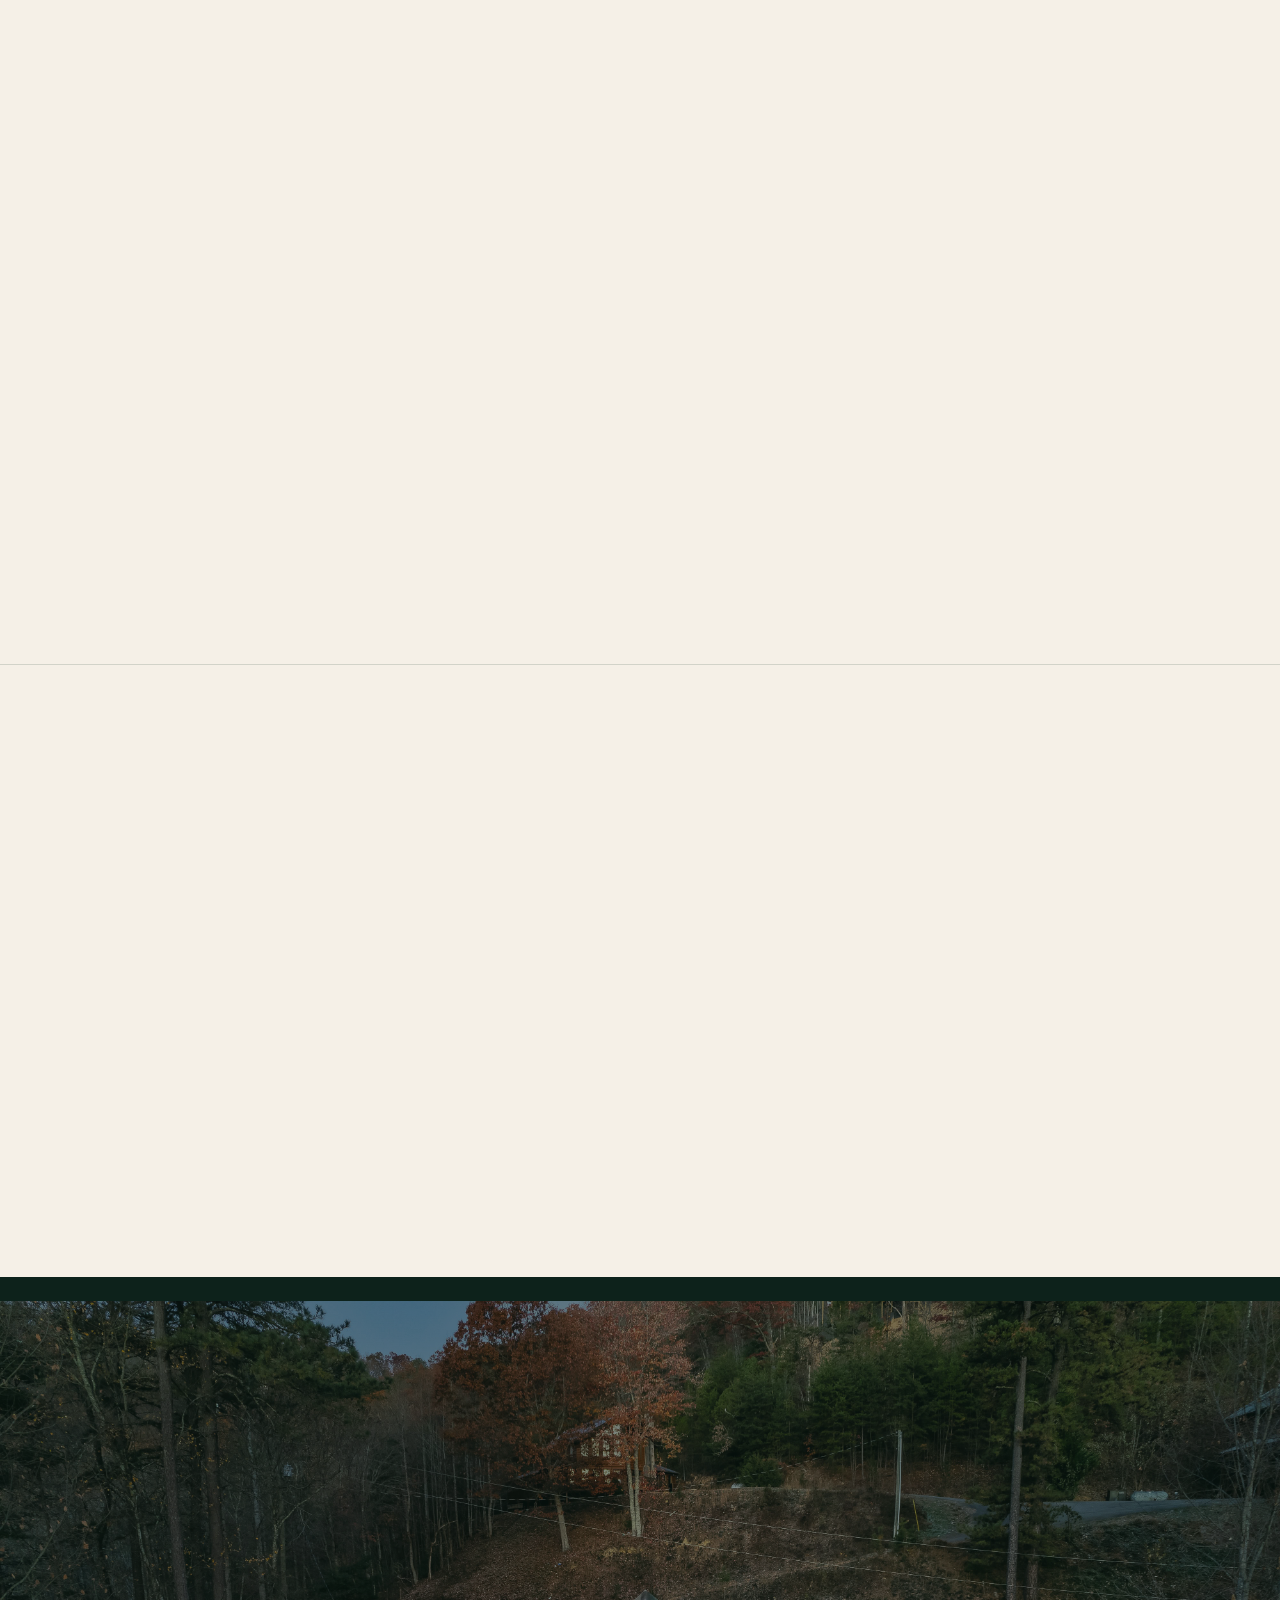
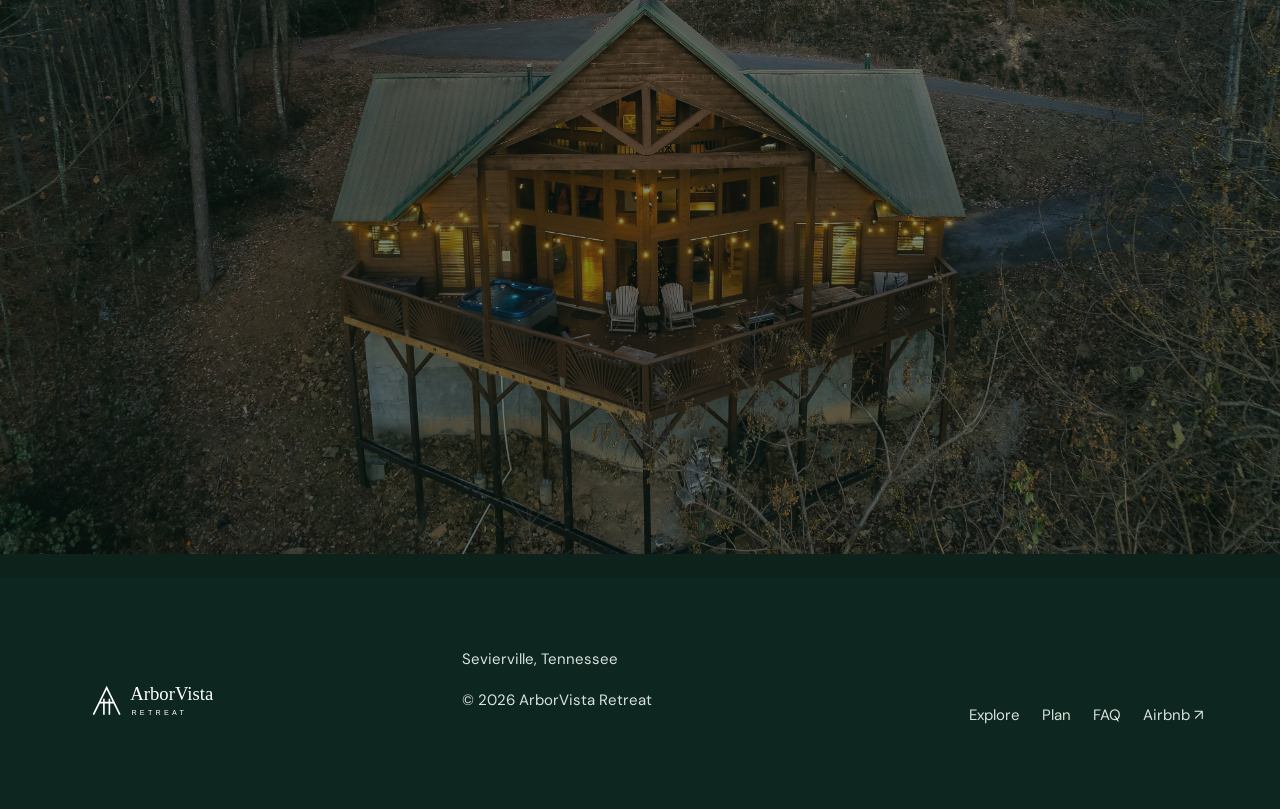
==== commit e2533426: "Production ready" ====
--- a/index.html
+++ b/index.html
@@ -90,20 +90,45 @@
 
     <section class="gallery section" id="gallery">
       <div class="section-heading gallery-heading reveal"><div><p class="eyebrow">Inside ArborVista</p><h2>Explore your stay</h2></div><p>Select a space, then tap any image.</p></div>
-      <div class="gallery-filter" role="group" aria-label="Filter gallery"><button class="active" data-filter="all">All</button><button data-filter="living">Living</button><button data-filter="kitchen">Kitchen</button><button data-filter="bedrooms">Bedrooms</button><button data-filter="bathrooms">Baths</button><button data-filter="hot-tub">Hot tub</button></div>
-      <div class="masonry" id="galleryGrid">
-        <button class="gallery-item" data-category="living" data-image="images/living/2732PC-22.jpeg" data-alt="Living space"><img src="images/living/2732PC-22.jpeg" alt="Living space at ArborVista Retreat" loading="lazy"></button>
-        <button class="gallery-item" data-category="bedrooms" data-image="images/bedrooms/2732PC-24.jpeg" data-alt="Cabin bedroom"><img src="images/bedrooms/2732PC-24.jpeg" alt="Bedroom at ArborVista Retreat" loading="lazy"></button>
-        <button class="gallery-item" data-category="kitchen" data-image="images/kitchen/2732PC-11.jpeg" data-alt="Cabin kitchen"><img src="images/kitchen/2732PC-11.jpeg" alt="Kitchen at ArborVista Retreat" loading="lazy"></button>
-        <button class="gallery-item" data-category="living" data-image="images/living/2732PC-3.jpeg" data-alt="Living room"><img src="images/living/2732PC-3.jpeg" alt="Living room at ArborVista Retreat" loading="lazy"></button>
-        <button class="gallery-item" data-category="bathrooms" data-image="images/bathrooms/2732PC-27.jpeg" data-alt="Cabin bathroom"><img src="images/bathrooms/2732PC-27.jpeg" alt="Bathroom at ArborVista Retreat" loading="lazy"></button>
-        <button class="gallery-item" data-category="bedrooms" data-image="images/bedrooms/2732PC-30.jpeg" data-alt="Cabin bedroom"><img src="images/bedrooms/2732PC-30.jpeg" alt="Bedroom at ArborVista Retreat" loading="lazy"></button>
-        <button class="gallery-item" data-category="hot-tub" data-image="images/hot-tub/2732PC-21.jpeg" data-alt="Private hot tub"><img src="images/hot-tub/2732PC-21.jpeg" alt="Private hot tub at ArborVista Retreat" loading="lazy"></button>
+      <div class="gallery-filter" role="group" aria-label="Filter property photos">
+        <button class="active" data-filter="all">All photos</button>
+        <button data-filter="highlights">Highlights</button>
+        <button data-filter="living">Living</button>
+        <button data-filter="kitchen">Kitchen & dining</button>
+        <button data-filter="bedrooms">Bedrooms</button>
+        <button data-filter="bathrooms">Bathrooms</button>
+        <button data-filter="hot-tub">Hot tub</button>
+      </div>
+      <div class="masonry" aria-live="polite">
+        <button class="gallery-item" data-category="highlights" data-image="images/hero/2732PC-1.jpeg" data-alt="ArborVista Retreat exterior and mountain setting"><img src="images/hero/2732PC-1.jpeg" alt="ArborVista Retreat exterior and mountain setting" loading="lazy"></button>
+        <button class="gallery-item" data-category="highlights" data-image="images/hero/2732PCu24-5.jpeg" data-alt="ArborVista Retreat signature view"><img src="images/hero/2732PCu24-5.jpeg" alt="ArborVista Retreat signature view" loading="lazy"></button>
+
+        <button class="gallery-item" data-category="living" data-image="images/living/2732PC-2.jpeg" data-alt="Main living room"><img src="images/living/2732PC-2.jpeg" alt="Main living room at ArborVista Retreat" loading="lazy"></button>
+        <button class="gallery-item" data-category="living" data-image="images/living/2732PC-3.jpeg" data-alt="Comfortable living area"><img src="images/living/2732PC-3.jpeg" alt="Comfortable living area at ArborVista Retreat" loading="lazy"></button>
+        <button class="gallery-item" data-category="living" data-image="images/living/2732PC-5.jpeg" data-alt="Cabin gathering space"><img src="images/living/2732PC-5.jpeg" alt="Cabin gathering space at ArborVista Retreat" loading="lazy"></button>
+        <button class="gallery-item" data-category="living" data-image="images/living/2732PC-22.jpeg" data-alt="Living space detail"><img src="images/living/2732PC-22.jpeg" alt="Living space detail at ArborVista Retreat" loading="lazy"></button>
+
+        <button class="gallery-item" data-category="kitchen" data-image="images/kitchen/2732PC-10.jpeg" data-alt="Fully equipped kitchen"><img src="images/kitchen/2732PC-10.jpeg" alt="Fully equipped kitchen at ArborVista Retreat" loading="lazy"></button>
+        <button class="gallery-item" data-category="kitchen" data-image="images/kitchen/2732PC-11.jpeg" data-alt="Cabin kitchen"><img src="images/kitchen/2732PC-11.jpeg" alt="Cabin kitchen at ArborVista Retreat" loading="lazy"></button>
         <button class="gallery-item" data-category="kitchen" data-image="images/kitchen/2732PC-29.jpeg" data-alt="Kitchen detail"><img src="images/kitchen/2732PC-29.jpeg" alt="Kitchen detail at ArborVista Retreat" loading="lazy"></button>
-        <button class="gallery-item" data-category="bedrooms" data-image="images/bedrooms/2732PC-34.jpeg" data-alt="Cabin sleeping space"><img src="images/bedrooms/2732PC-34.jpeg" alt="Sleeping space at ArborVista Retreat" loading="lazy"></button>
-        <button class="gallery-item" data-category="living" data-image="images/living/2732PC-5.jpeg" data-alt="Cabin living area"><img src="images/living/2732PC-5.jpeg" alt="Living area at ArborVista Retreat" loading="lazy"></button>
-        <button class="gallery-item" data-category="bathrooms" data-image="images/bathrooms/2732PC-33.jpeg" data-alt="Cabin bathroom"><img src="images/bathrooms/2732PC-33.jpeg" alt="Bathroom at ArborVista Retreat" loading="lazy"></button>
-        <button class="gallery-item" data-category="bedrooms" data-image="images/bedrooms/2732PC-37.jpeg" data-alt="Cabin bedroom"><img src="images/bedrooms/2732PC-37.jpeg" alt="Bedroom at ArborVista Retreat" loading="lazy"></button>
+        <button class="gallery-item" data-category="kitchen" data-image="images/dinning/2732PC-7.jpeg" data-alt="Dining area"><img src="images/dinning/2732PC-7.jpeg" alt="Dining area at ArborVista Retreat" loading="lazy"></button>
+
+        <button class="gallery-item" data-category="bedrooms" data-image="images/bedrooms/2732PC-24.jpeg" data-alt="Primary bedroom"><img src="images/bedrooms/2732PC-24.jpeg" alt="Primary bedroom at ArborVista Retreat" loading="lazy"></button>
+        <button class="gallery-item" data-category="bedrooms" data-image="images/bedrooms/2732PC-25.jpeg" data-alt="Bedroom detail"><img src="images/bedrooms/2732PC-25.jpeg" alt="Bedroom detail at ArborVista Retreat" loading="lazy"></button>
+        <button class="gallery-item" data-category="bedrooms" data-image="images/bedrooms/2732PC-26.jpeg" data-alt="Comfortable bedroom"><img src="images/bedrooms/2732PC-26.jpeg" alt="Comfortable bedroom at ArborVista Retreat" loading="lazy"></button>
+        <button class="gallery-item" data-category="bedrooms" data-image="images/bedrooms/2732PC-30.jpeg" data-alt="Guest bedroom"><img src="images/bedrooms/2732PC-30.jpeg" alt="Guest bedroom at ArborVista Retreat" loading="lazy"></button>
+        <button class="gallery-item" data-category="bedrooms" data-image="images/bedrooms/2732PC-31.jpeg" data-alt="Bedroom seating and details"><img src="images/bedrooms/2732PC-31.jpeg" alt="Bedroom seating and details at ArborVista Retreat" loading="lazy"></button>
+        <button class="gallery-item" data-category="bedrooms" data-image="images/bedrooms/2732PC-32.jpeg" data-alt="Cabin sleeping space"><img src="images/bedrooms/2732PC-32.jpeg" alt="Cabin sleeping space at ArborVista Retreat" loading="lazy"></button>
+        <button class="gallery-item" data-category="bedrooms" data-image="images/bedrooms/2732PC-34.jpeg" data-alt="Bedroom retreat"><img src="images/bedrooms/2732PC-34.jpeg" alt="Bedroom retreat at ArborVista Retreat" loading="lazy"></button>
+        <button class="gallery-item" data-category="bedrooms" data-image="images/bedrooms/2732PC-35.jpeg" data-alt="Bedroom furnishings"><img src="images/bedrooms/2732PC-35.jpeg" alt="Bedroom furnishings at ArborVista Retreat" loading="lazy"></button>
+        <button class="gallery-item" data-category="bedrooms" data-image="images/bedrooms/2732PC-37.jpeg" data-alt="Additional bedroom"><img src="images/bedrooms/2732PC-37.jpeg" alt="Additional bedroom at ArborVista Retreat" loading="lazy"></button>
+
+        <button class="gallery-item" data-category="bathrooms" data-image="images/bathrooms/2732PC-27.jpeg" data-alt="Cabin bathroom"><img src="images/bathrooms/2732PC-27.jpeg" alt="Cabin bathroom at ArborVista Retreat" loading="lazy"></button>
+        <button class="gallery-item" data-category="bathrooms" data-image="images/bathrooms/2732PC-28.jpeg" data-alt="Bathroom vanity and finishes"><img src="images/bathrooms/2732PC-28.jpeg" alt="Bathroom vanity and finishes at ArborVista Retreat" loading="lazy"></button>
+        <button class="gallery-item" data-category="bathrooms" data-image="images/bathrooms/2732PC-33.jpeg" data-alt="Additional bathroom"><img src="images/bathrooms/2732PC-33.jpeg" alt="Additional bathroom at ArborVista Retreat" loading="lazy"></button>
+
+        <button class="gallery-item" data-category="hot-tub" data-image="images/hot-tub/2732PC-20.jpeg" data-alt="Private hot tub"><img src="images/hot-tub/2732PC-20.jpeg" alt="Private hot tub at ArborVista Retreat" loading="lazy"></button>
+        <button class="gallery-item" data-category="hot-tub" data-image="images/hot-tub/2732PC-21.jpeg" data-alt="Hot tub and outdoor relaxation"><img src="images/hot-tub/2732PC-21.jpeg" alt="Hot tub and outdoor relaxation at ArborVista Retreat" loading="lazy"></button>
       </div>
     </section>
 
--- a/css/style.css
+++ b/css/style.css
@@ -4,3 +4,29 @@
 @media(max-width:950px){.main-nav{position:fixed;inset:0;background:var(--forest-dark);color:#fff;flex-direction:column;justify-content:center;font-family:var(--serif);font-size:32px;transform:translateX(100%);transition:.35s}.main-nav.open{transform:none}.menu-toggle{display:block;z-index:2}.site-header.menu-open .brand{z-index:2}.site-header.menu-open .brand img{filter:brightness(0) invert(1)}.hero-facts{display:none}.intro,.location,.airbnb-section,.faq,.planner{grid-template-columns:1fr}.amenity-grid{grid-template-columns:1fr 1fr}.amenity:nth-child(2){border-right:0}.destination-grid{grid-template-columns:1fr 1fr}.live-strip{grid-template-columns:1fr}.faq{gap:45px}footer{grid-template-columns:1fr 1fr}.footer-links{grid-column:1/-1;justify-content:flex-start}}
 @media(max-width:620px){body{padding-bottom:65px}.site-header{height:72px}.brand img{width:160px}.hero{min-height:620px}.hero-content{top:48%}.hero-copy{font-size:16px}.hero-actions{align-items:flex-start;flex-direction:column;gap:20px}.hero-dots{bottom:25px}.section{padding-top:82px;padding-bottom:82px}.intro{gap:25px}.amenity-grid{grid-template-columns:1fr;margin-top:50px}.amenity,.amenity:not(:first-child){padding:25px 0;border-right:0;border-bottom:1px solid rgba(255,255,255,.18);min-height:0}.amenity h3{margin:25px 0 8px}.gallery-heading{align-items:start;flex-direction:column}.masonry{columns:1}.destination-grid{grid-template-columns:1fr}.airbnb-card{padding:12px}.closing{min-height:600px}footer{grid-template-columns:1fr;padding-bottom:45px}.footer-links{grid-column:auto;flex-wrap:wrap}.mobile-book{display:flex;position:fixed;z-index:90;left:0;right:0;bottom:0;height:65px;background:#fff;align-items:center;justify-content:space-between;padding:0 18px;box-shadow:0 -5px 20px rgba(0,0,0,.1);font-size:11px}.mobile-book span{color:#657069}.mobile-book strong{background:var(--forest);color:#fff;padding:11px 13px;text-transform:uppercase;letter-spacing:.04em}.lightbox-nav{width:42px;height:58px;font-size:38px}.lightbox-nav.prev{left:4px}.lightbox-nav.next{right:4px}}
 @media(prefers-reduced-motion:reduce){html{scroll-behavior:auto}.hero-slide.active{animation:none}.reveal{opacity:1;transform:none;transition:none}}
+
+/* Production typography and readability pass */
+:root{--body-size:18px}
+body{font-size:var(--body-size);line-height:1.72;-webkit-font-smoothing:antialiased;text-rendering:optimizeLegibility}
+.main-nav{font-size:16px;gap:32px}
+.nav-cta{padding:11px 18px}
+.hero-copy{font-size:clamp(18px,1.65vw,22px);line-height:1.62;max-width:680px}
+.eyebrow{font-size:13px}
+.button{min-height:54px;padding:0 27px;font-size:15px}
+.hero-facts{font-size:15px}.hero-facts strong{font-size:25px}
+.intro-copy,.location-copy>p:not(.eyebrow),.airbnb-copy>p:not(.eyebrow){font-size:19px;line-height:1.78}
+.amenity p,.destination-grid p{font-size:17px;line-height:1.7}
+.amenity h3{font-size:31px}.amenity>span,.destination-grid span{font-size:13px}
+.gallery-heading>p{font-size:18px;max-width:620px}
+.gallery-filter button{font-size:15px;padding:11px 18px}
+.planner-options button{font-size:17px;padding:20px 22px}
+.planner-result{font-size:18px}.planner-result h3{font-size:40px}.planner-result li{padding:9px 0}
+.live-strip strong{font-size:31px}.live-strip small{font-size:15px}
+.destination-grid h3{font-size:33px}.destination-grid b{font-size:14px}
+.location-links{font-size:15px}
+.accordion summary{font-size:18px;padding:27px 0}.accordion details p{font-size:17px;line-height:1.75}
+footer{font-size:15px}
+.image-caption,.map-card span,.lightbox-count{font-size:14px}
+.gallery-item:focus-visible,.gallery-filter button:focus-visible,.planner-options button:focus-visible,.button:focus-visible,a:focus-visible{outline:3px solid #d9a95b;outline-offset:4px}
+.gallery-item img{background:#102820}
+@media(max-width:620px){body{font-size:17px}.main-nav{font-size:34px}.hero-copy{font-size:18px}.button{font-size:14px}.intro-copy,.location-copy>p:not(.eyebrow),.airbnb-copy>p:not(.eyebrow){font-size:18px}.gallery-heading>p{font-size:17px}.amenity p,.destination-grid p,.accordion details p{font-size:16px}.mobile-book{font-size:13px}}
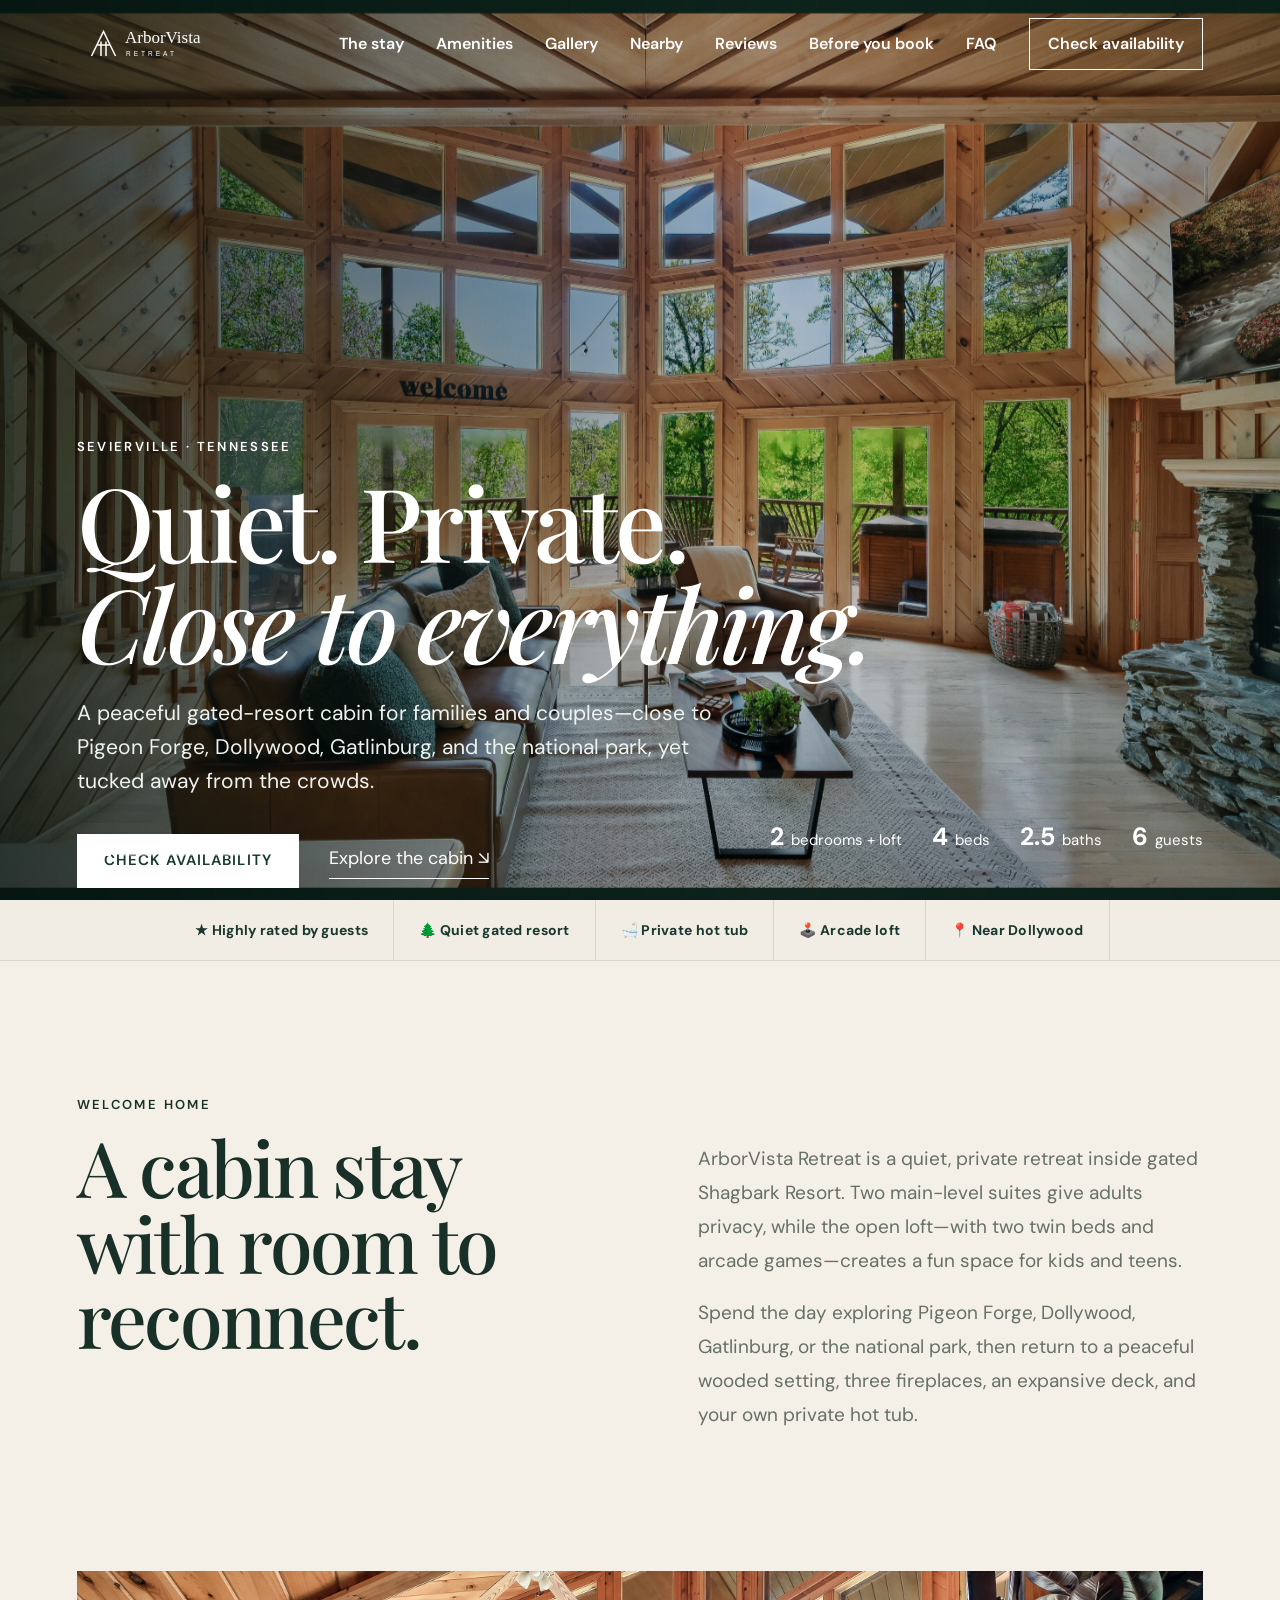
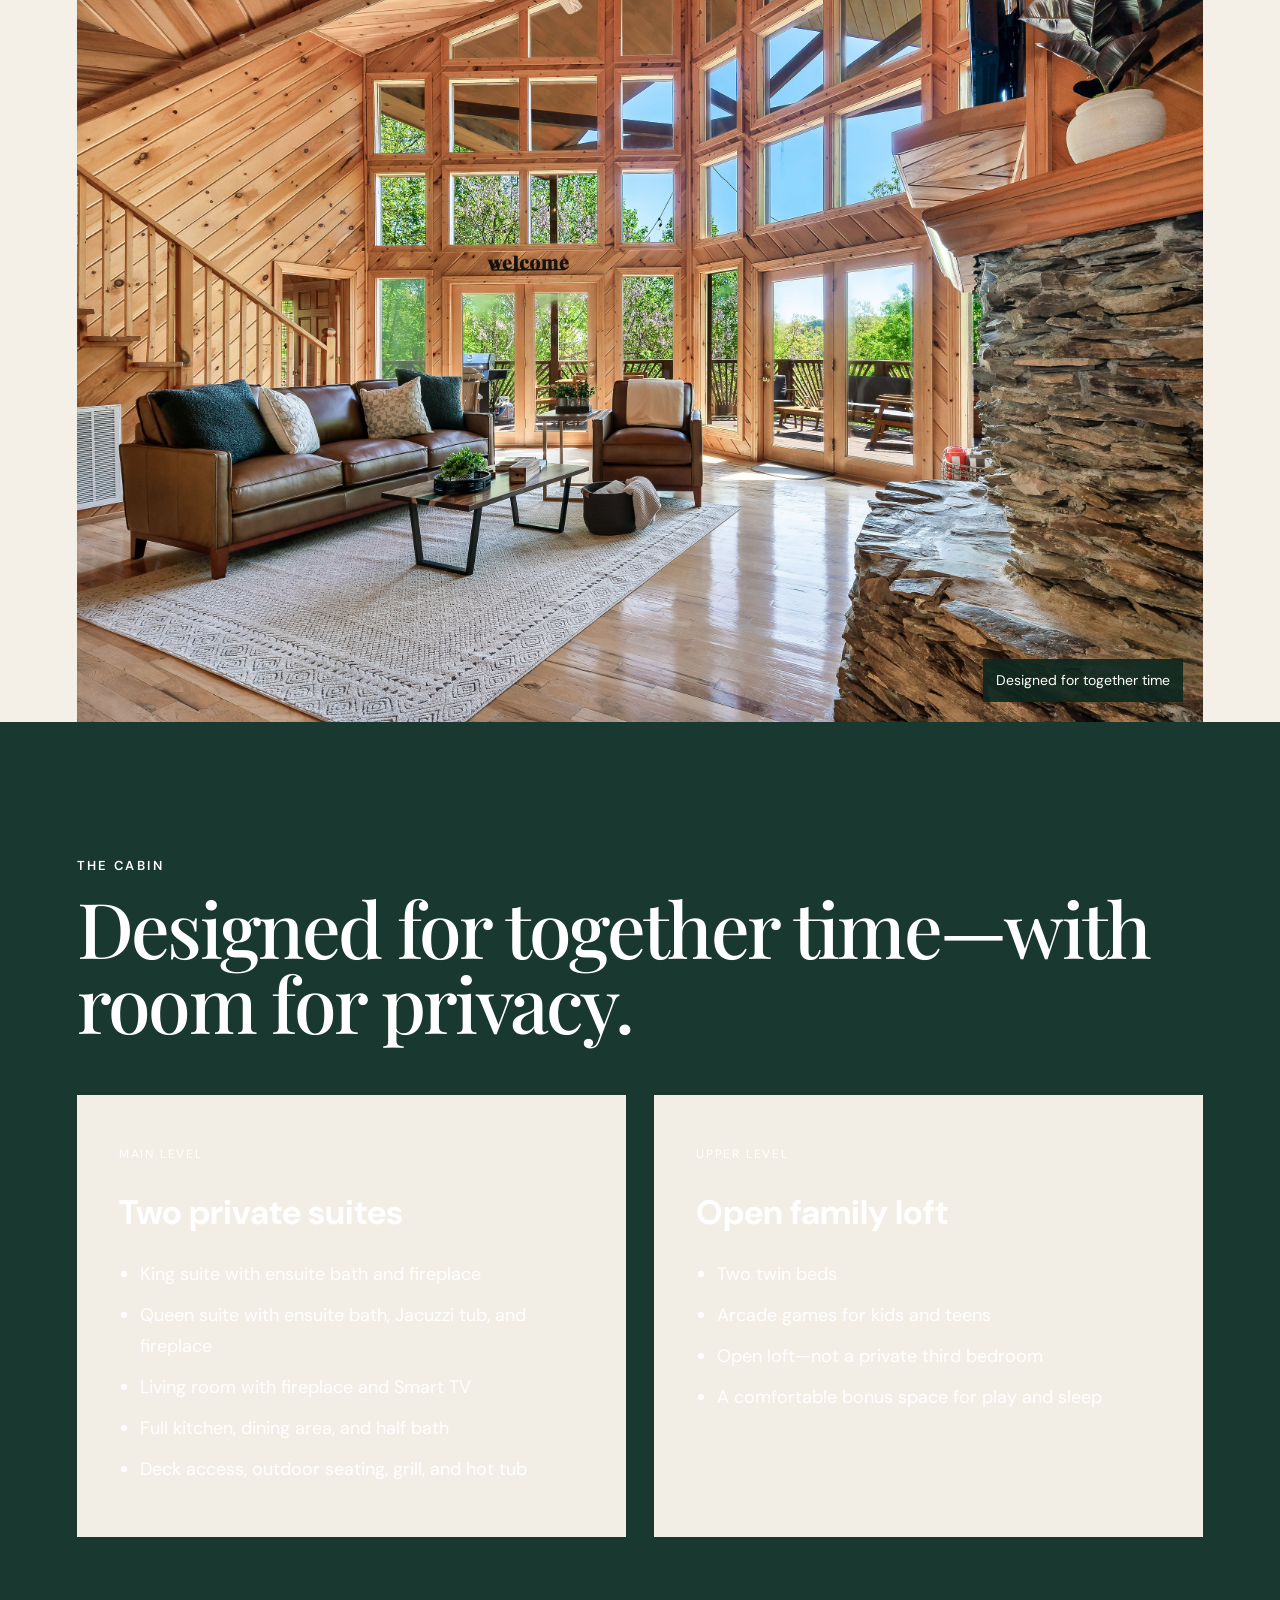
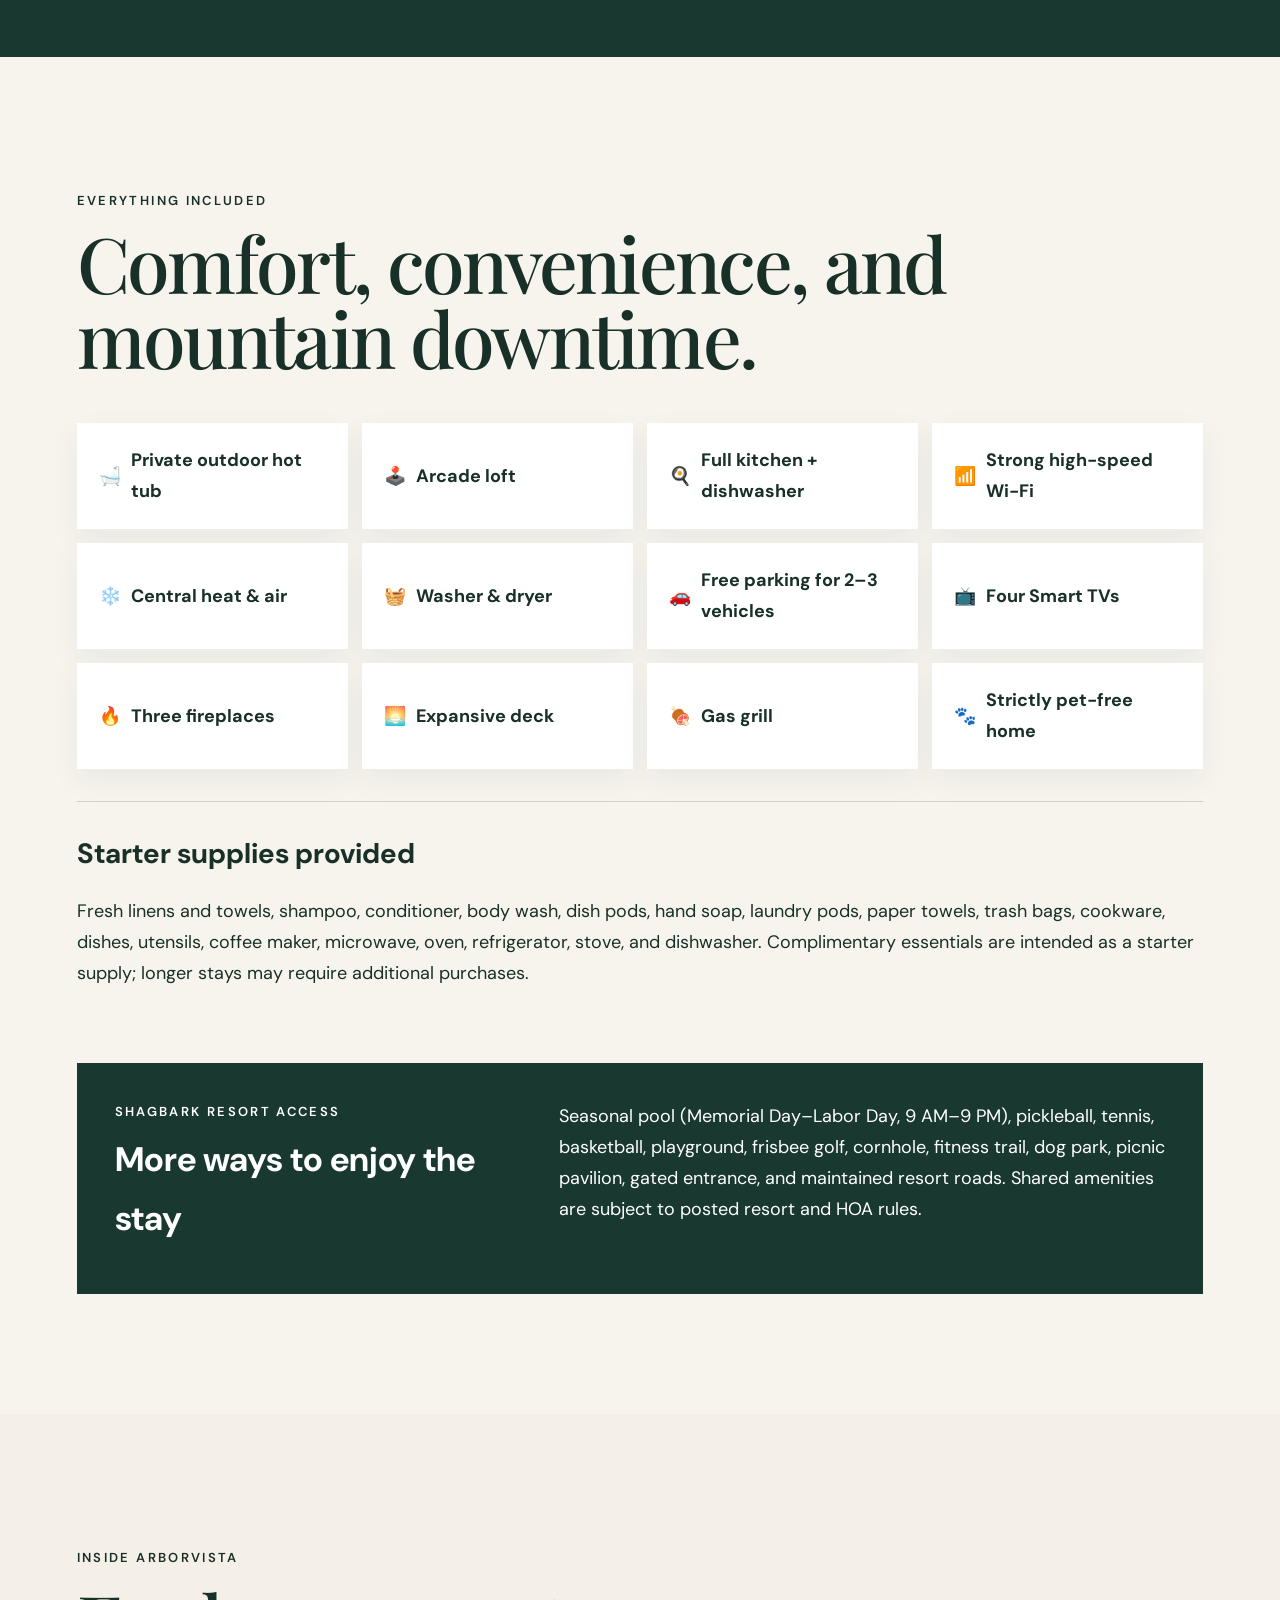
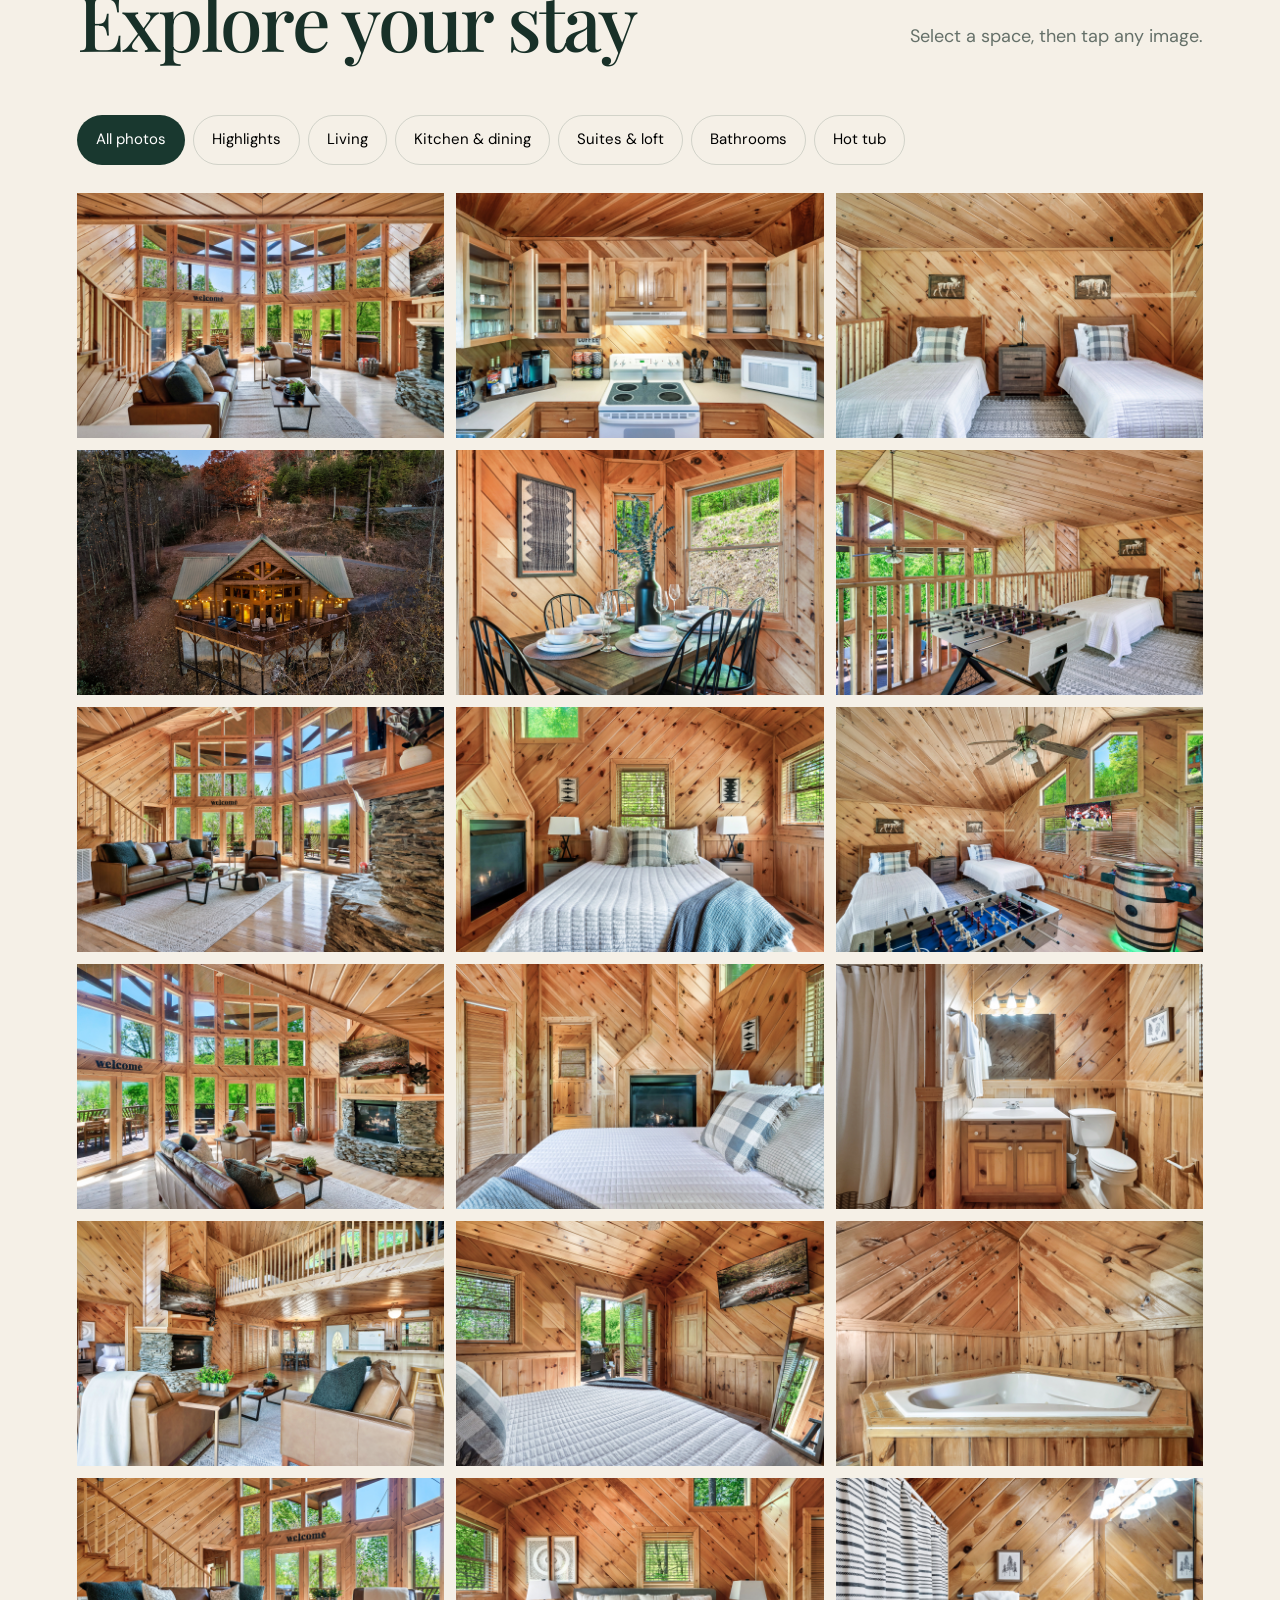
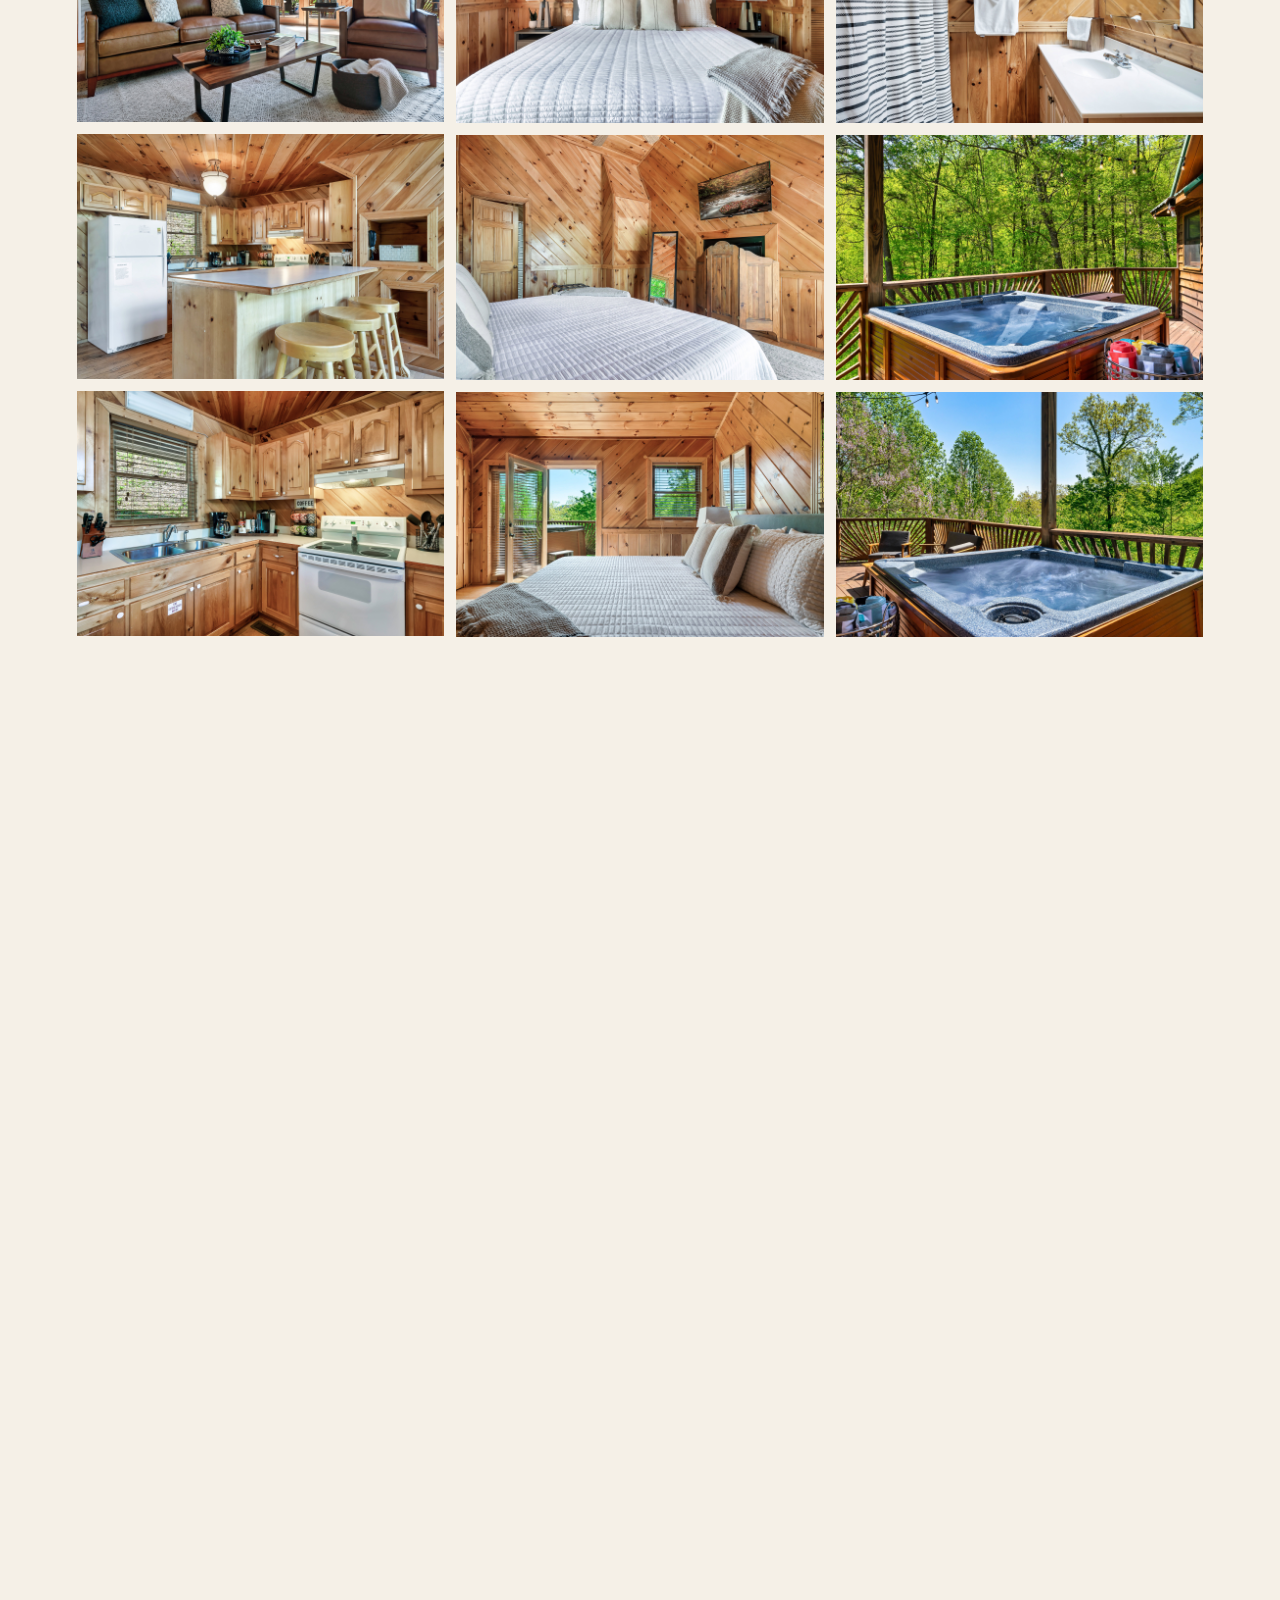
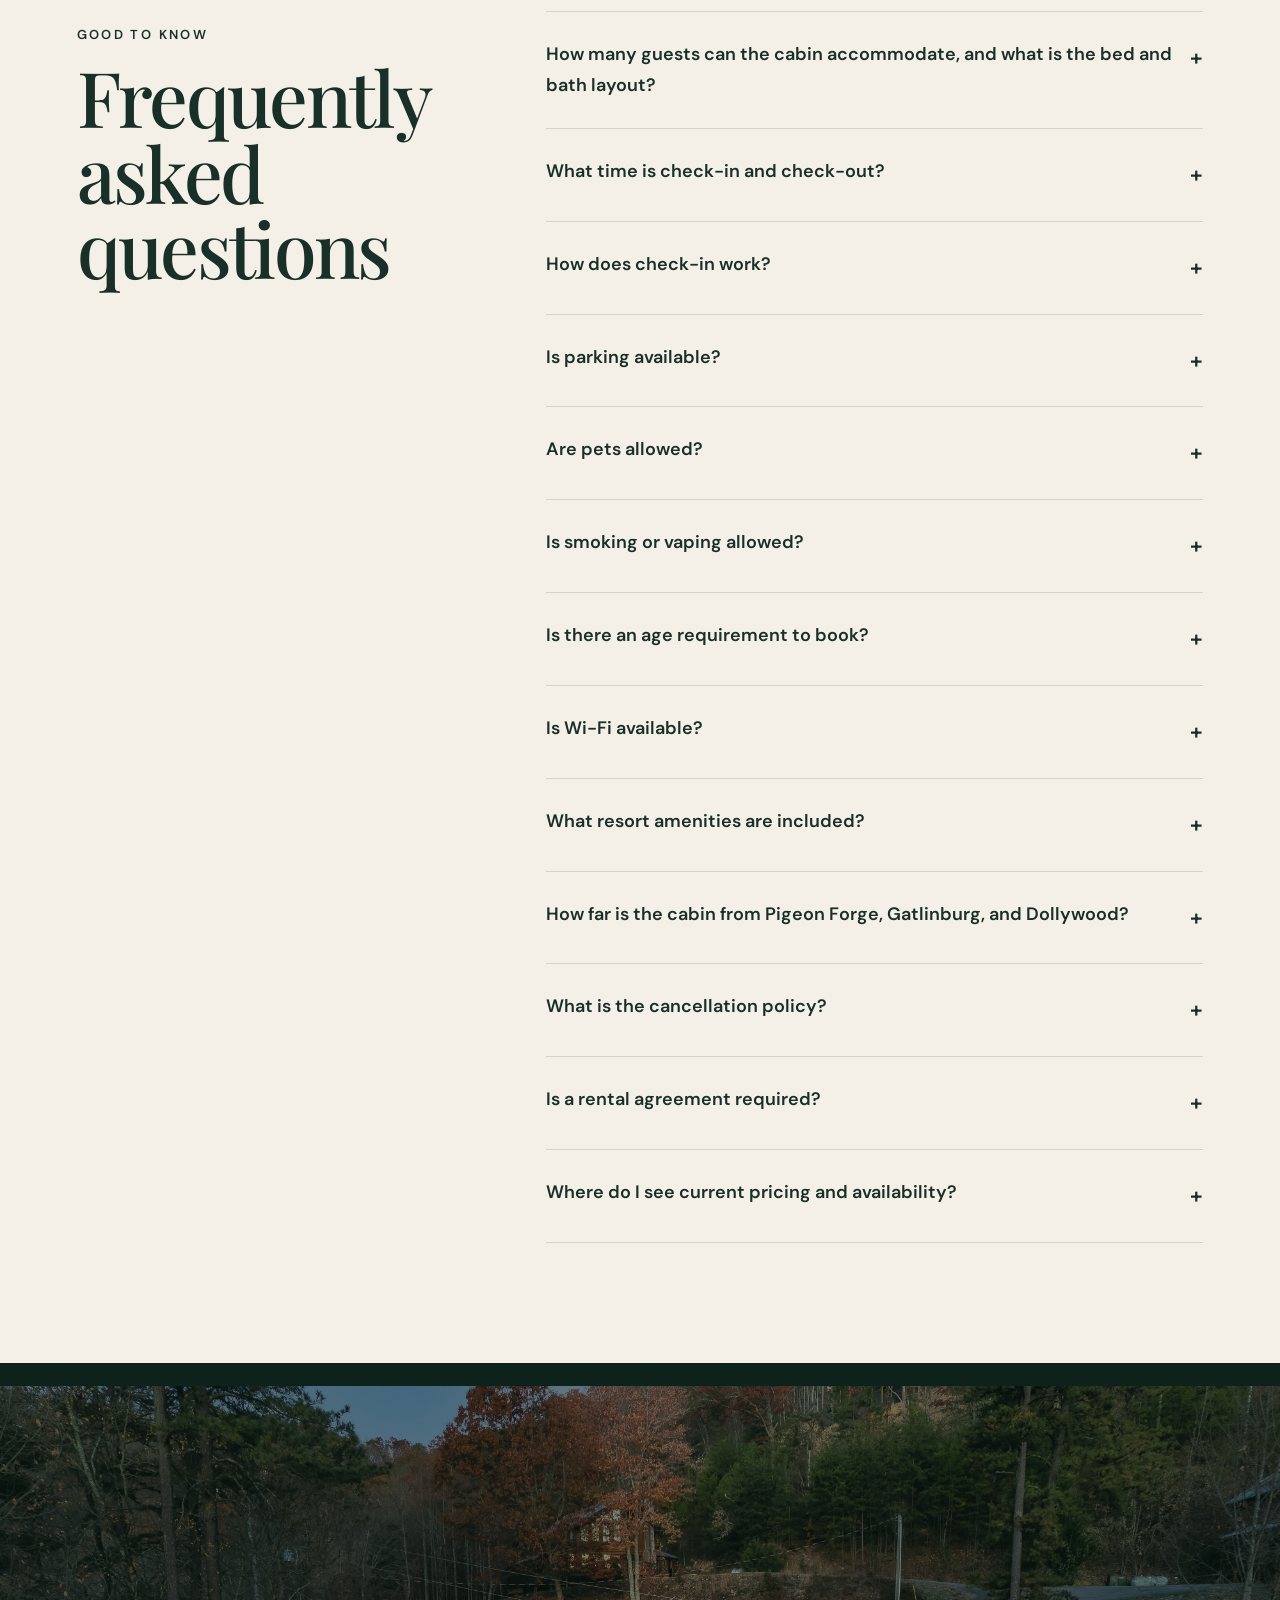
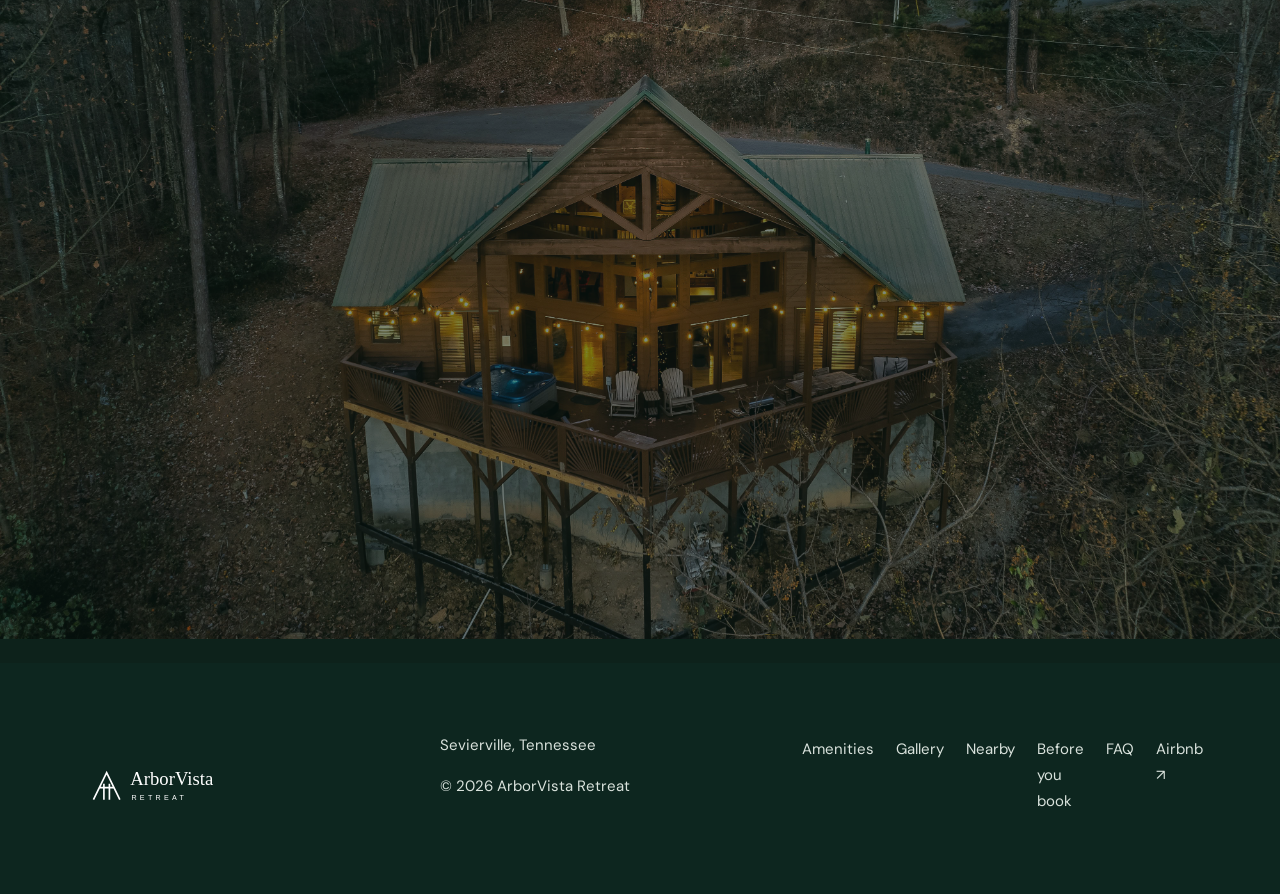
==== commit 8b370733: "Production 1.1 Final" ====
--- a/index.html
+++ b/index.html
@@ -4,13 +4,13 @@
   <meta charset="utf-8">
   <meta name="viewport" content="width=device-width, initial-scale=1">
   <title>ArborVista Retreat | Luxury Smoky Mountain Cabin in Sevierville</title>
-  <meta name="description" content="ArborVista Retreat is a three-bedroom Smoky Mountain cabin in Sevierville with a private hot tub, refined interiors, and convenient access to Pigeon Forge, Gatlinburg, and Great Smoky Mountains National Park.">
+  <meta name="description" content="ArborVista Retreat is a quiet, private two-bedroom Smoky Mountain cabin with an open loft, four beds, 2.5 baths, a private hot tub, and gated resort amenities near Pigeon Forge, Dollywood, and Gatlinburg.">
   <meta name="theme-color" content="#18372f">
   <meta name="robots" content="index,follow">
   <link rel="canonical" href="https://swasamventure.github.io/TN_STR/">
   <meta property="og:type" content="website">
   <meta property="og:title" content="ArborVista Retreat | Sevierville, Tennessee">
-  <meta property="og:description" content="A warm, elevated Smoky Mountain stay for families and friends—three bedrooms, four beds, three baths, and a private hot tub.">
+  <meta property="og:description" content="A quiet, private Smoky Mountain retreat with two bedrooms, an open arcade loft, four beds, 2.5 baths, a private hot tub, and resort amenities.">
   <meta property="og:url" content="https://swasamventure.github.io/TN_STR/">
   <meta property="og:image" content="https://swasamventure.github.io/TN_STR/images/hero/2732PC-1.jpeg">
   <meta name="twitter:card" content="summary_large_image">
@@ -22,17 +22,20 @@
     "@context":"https://schema.org",
     "@type":"VacationRental",
     "name":"ArborVista Retreat",
-    "description":"Three-bedroom vacation rental cabin in Sevierville, Tennessee with a private hot tub and easy access to the Smoky Mountains.",
+    "description":"Two-bedroom vacation rental cabin with an open loft in Sevierville, Tennessee, featuring four beds, 2.5 baths, a private hot tub, and gated resort amenities.",
     "url":"https://swasamventure.github.io/TN_STR/",
     "image":["https://swasamventure.github.io/TN_STR/images/hero/2732PC-1.jpeg"],
     "address":{"@type":"PostalAddress","addressLocality":"Sevierville","addressRegion":"TN","addressCountry":"US"},
-    "numberOfBedrooms":3,
-    "numberOfBathroomsTotal":3,
+    "numberOfBedrooms":2,
+    "numberOfBathroomsTotal":2.5,
     "occupancy":{"@type":"QuantitativeValue","maxValue":6},
     "amenityFeature":[
       {"@type":"LocationFeatureSpecification","name":"Private hot tub","value":true},
       {"@type":"LocationFeatureSpecification","name":"Full kitchen","value":true},
-      {"@type":"LocationFeatureSpecification","name":"Wi-Fi","value":true}
+      {"@type":"LocationFeatureSpecification","name":"Wi-Fi","value":true},
+      {"@type":"LocationFeatureSpecification","name":"Arcade loft","value":true},
+      {"@type":"LocationFeatureSpecification","name":"Seasonal resort pool","value":true},
+      {"@type":"LocationFeatureSpecification","name":"Free on-site parking","value":true}
     ],
     "sameAs":"https://www.airbnb.com/rooms/1587774879621242014"
   }
@@ -44,8 +47,8 @@
     <a class="brand" href="#top" aria-label="ArborVista Retreat home"><img src="assets/logo.svg" width="190" height="50" alt="ArborVista Retreat"></a>
     <button class="menu-toggle" aria-expanded="false" aria-controls="mainNav" aria-label="Open navigation"><span></span><span></span></button>
     <nav id="mainNav" class="main-nav" aria-label="Primary navigation">
-      <a href="#stay">The stay</a><a href="#gallery">Explore</a><a href="#guide">Plan</a><a href="#location">Location</a><a href="#faq">FAQ</a>
-      <a class="nav-cta" target="_blank" rel="noopener" href="https://www.airbnb.com/rooms/1587774879621242014?guests=1&adults=1">Book on Airbnb</a>
+      <a href="#stay">The stay</a><a href="#amenities">Amenities</a><a href="#gallery">Gallery</a><a href="#nearby">Nearby</a><a href="#reviews">Reviews</a><a href="#rules">Before you book</a><a href="#faq">FAQ</a>
+      <a class="nav-cta" target="_blank" rel="noopener" href="https://www.airbnb.com/rooms/1587774879621242014?guests=1&adults=1">Check availability</a>
     </nav>
   </header>
 
@@ -60,32 +63,45 @@
       <div class="hero-shade"></div>
       <div class="hero-content reveal">
         <p class="eyebrow light">Sevierville · Tennessee</p>
-        <h1>Come for the mountains.<br><em>Stay for the feeling.</em></h1>
-        <p class="hero-copy">A welcoming Smoky Mountain retreat designed for slow mornings, shared meals, and evenings beneath the trees.</p>
+        <h1>Quiet. Private.<br><em>Close to everything.</em></h1>
+        <p class="hero-copy">A peaceful gated-resort cabin for families and couples—close to Pigeon Forge, Dollywood, Gatlinburg, and the national park, yet tucked away from the crowds.</p>
         <div class="hero-actions">
           <a class="button button-primary" target="_blank" rel="noopener" href="https://www.airbnb.com/rooms/1587774879621242014?guests=1&adults=1">Check availability</a>
           <a class="text-link light" href="#gallery">Explore the cabin <span>↘</span></a>
         </div>
       </div>
-      <div class="hero-facts"><span><strong>3</strong> bedrooms</span><span><strong>4</strong> beds</span><span><strong>3</strong> baths</span><span><strong>6</strong> guests</span></div>
+      <div class="hero-facts"><span><strong>2</strong> bedrooms + loft</span><span><strong>4</strong> beds</span><span><strong>2.5</strong> baths</span><span><strong>6</strong> guests</span></div>
       <div class="hero-dots" aria-label="Hero slideshow controls"><button class="active" aria-label="Show slide 1"></button><button aria-label="Show slide 2"></button><button aria-label="Show slide 3"></button><button aria-label="Show slide 4"></button></div>
+    </section>
+
+    <section class="trust-bar" aria-label="Property highlights">
+      <span>★ Highly rated by guests</span><span>🌲 Quiet gated resort</span><span>🛁 Private hot tub</span><span>🕹️ Arcade loft</span><span>📍 Near Dollywood</span>
     </section>
 
     <section class="intro section" id="welcome">
       <div class="intro-title reveal"><p class="eyebrow">Welcome home</p><h2>A cabin stay with room to reconnect.</h2></div>
-      <div class="intro-copy reveal"><p>ArborVista Retreat blends the comfort of home with the quiet energy of the Smokies. Gather in bright living spaces, cook together in the full kitchen, and end the day in the private hot tub.</p><p>Close enough for adventures in Pigeon Forge, Gatlinburg, and Great Smoky Mountains National Park—yet peaceful enough to feel like a true escape.</p></div>
+      <div class="intro-copy reveal"><p>ArborVista Retreat is a quiet, private retreat inside gated Shagbark Resort. Two main-level suites give adults privacy, while the open loft—with two twin beds and arcade games—creates a fun space for kids and teens.</p><p>Spend the day exploring Pigeon Forge, Dollywood, Gatlinburg, or the national park, then return to a peaceful wooded setting, three fireplaces, an expansive deck, and your own private hot tub.</p></div>
     </section>
 
     <section class="feature-image reveal"><img src="images/living/2732PC-2.jpeg" alt="Bright living room at ArborVista Retreat" loading="lazy"><div class="image-caption">Designed for together time</div></section>
 
     <section class="stay section" id="stay">
-      <div class="section-heading reveal"><p class="eyebrow">The experience</p><h2>Everything you need.<br>Nothing you don’t.</h2></div>
-      <div class="amenity-grid">
-        <article class="amenity reveal"><span>01</span><h3>Private hot tub</h3><p>Ease into a warm soak after a day of trails, attractions, and mountain air.</p></article>
-        <article class="amenity reveal"><span>02</span><h3>Space for six</h3><p>Three comfortable bedrooms and four beds give everyone room to settle in.</p></article>
-        <article class="amenity reveal"><span>03</span><h3>Gather-worthy kitchen</h3><p>A full kitchen and dining space make breakfasts, dinners, and celebrations easy.</p></article>
-        <article class="amenity reveal"><span>04</span><h3>Smoky Mountain basecamp</h3><p>A Sevierville location positioned for Pigeon Forge, Gatlinburg, and the national park.</p></article>
-      </div>
+      <div class="section-heading reveal"><p class="eyebrow">The cabin</p><h2>Designed for together time—with room for privacy.</h2></div>
+      <div class="layout-grid">
+        <article class="layout-card reveal"><span>Main level</span><h3>Two private suites</h3><ul><li>King suite with ensuite bath and fireplace</li><li>Queen suite with ensuite bath, Jacuzzi tub, and fireplace</li><li>Living room with fireplace and Smart TV</li><li>Full kitchen, dining area, and half bath</li><li>Deck access, outdoor seating, grill, and hot tub</li></ul></article>
+        <article class="layout-card reveal"><span>Upper level</span><h3>Open family loft</h3><ul><li>Two twin beds</li><li>Arcade games for kids and teens</li><li>Open loft—not a private third bedroom</li><li>A comfortable bonus space for play and sleep</li></ul></article>
+      </div>
+    </section>
+
+    <section class="amenities-section section" id="amenities">
+      <div class="section-heading reveal"><p class="eyebrow">Everything included</p><h2>Comfort, convenience, and mountain downtime.</h2></div>
+      <div class="checklist-grid reveal">
+        <div>🛁 <strong>Private outdoor hot tub</strong></div><div>🕹️ <strong>Arcade loft</strong></div><div>🍳 <strong>Full kitchen + dishwasher</strong></div><div>📶 <strong>Strong high-speed Wi-Fi</strong></div>
+        <div>❄️ <strong>Central heat & air</strong></div><div>🧺 <strong>Washer & dryer</strong></div><div>🚗 <strong>Free parking for 2–3 vehicles</strong></div><div>📺 <strong>Four Smart TVs</strong></div>
+        <div>🔥 <strong>Three fireplaces</strong></div><div>🌅 <strong>Expansive deck</strong></div><div>🍖 <strong>Gas grill</strong></div><div>🐾 <strong>Strictly pet-free home</strong></div>
+      </div>
+      <div class="supplies reveal"><h3>Starter supplies provided</h3><p>Fresh linens and towels, shampoo, conditioner, body wash, dish pods, hand soap, laundry pods, paper towels, trash bags, cookware, dishes, utensils, coffee maker, microwave, oven, refrigerator, stove, and dishwasher. Complimentary essentials are intended as a starter supply; longer stays may require additional purchases.</p></div>
+      <div class="resort-box reveal"><div><p class="eyebrow light">Shagbark Resort access</p><h3>More ways to enjoy the stay</h3></div><p>Seasonal pool (Memorial Day–Labor Day, 9 AM–9 PM), pickleball, tennis, basketball, playground, frisbee golf, cornhole, fitness trail, dog park, picnic pavilion, gated entrance, and maintained resort roads. Shared amenities are subject to posted resort and HOA rules.</p></div>
     </section>
 
     <section class="gallery section" id="gallery">
@@ -95,7 +111,7 @@
         <button data-filter="highlights">Highlights</button>
         <button data-filter="living">Living</button>
         <button data-filter="kitchen">Kitchen & dining</button>
-        <button data-filter="bedrooms">Bedrooms</button>
+        <button data-filter="bedrooms">Suites & loft</button>
         <button data-filter="bathrooms">Bathrooms</button>
         <button data-filter="hot-tub">Hot tub</button>
       </div>
@@ -132,6 +148,37 @@
       </div>
     </section>
 
+    <section class="nearby section" id="nearby">
+      <div class="section-heading reveal"><p class="eyebrow">Nearby attractions</p><h2>Adventure by day. Peace and privacy at night.</h2><p class="section-lede">Mileage is approximate and drive times vary with season and traffic.</p></div>
+      <div class="attraction-grid reveal">
+        <a href="https://www.google.com/maps/search/?api=1&query=The+Island+in+Pigeon+Forge" target="_blank" rel="noopener"><strong>The Island</strong><span>9 miles</span></a>
+        <a href="https://www.google.com/maps/search/?api=1&query=LeConte+Center+Pigeon+Forge" target="_blank" rel="noopener"><strong>LeConte Center</strong><span>10 miles</span></a>
+        <a href="https://www.google.com/maps/search/?api=1&query=Dollywood" target="_blank" rel="noopener"><strong>Dollywood</strong><span>12 miles</span></a>
+        <a href="https://www.google.com/maps/search/?api=1&query=Great+Smoky+Mountains+National+Park" target="_blank" rel="noopener"><strong>Great Smoky Mountains National Park</strong><span>14 miles</span></a>
+        <a href="https://www.google.com/maps/search/?api=1&query=Anakeesta" target="_blank" rel="noopener"><strong>Anakeesta</strong><span>17 miles</span></a>
+        <a href="https://www.google.com/maps/search/?api=1&query=Gatlinburg+SkyBridge" target="_blank" rel="noopener"><strong>Gatlinburg SkyBridge</strong><span>17 miles</span></a>
+        <a href="https://www.google.com/maps/search/?api=1&query=Roaring+Fork+Motor+Nature+Trail" target="_blank" rel="noopener"><strong>Roaring Fork Motor Trail</strong><span>23 miles</span></a>
+        <a href="https://www.google.com/maps/search/?api=1&query=Soaky+Mountain+Waterpark" target="_blank" rel="noopener"><strong>Soaky Mountain Waterpark</strong><span>26 miles</span></a>
+        <a href="https://www.google.com/maps/search/?api=1&query=Cades+Cove" target="_blank" rel="noopener"><strong>Cades Cove</strong><span>33 miles</span></a>
+        <a href="https://www.google.com/maps/search/?api=1&query=Douglas+Lake+Marina" target="_blank" rel="noopener"><strong>Douglas Lake Marina</strong><span>38 miles</span></a>
+      </div>
+      <p class="utility-note reveal">Groceries: Publix and Kroger are approximately 8 miles away. Gas is approximately 4 miles away.</p>
+    </section>
+
+    <section class="testimonial section" id="reviews">
+      <div class="testimonial-inner reveal"><p class="eyebrow light">What guests say</p><blockquote>“This cabin has stood out among all the others we've stayed at — extremely clean and cozy, private, with a pristine hot tub and all the listed amenities.”</blockquote><p>— Verified guest testimonial</p><a class="button button-light" target="_blank" rel="noopener" href="https://www.airbnb.com/rooms/1587774879621242014?guests=1&adults=1">See dates & pricing</a></div>
+    </section>
+
+    <section class="rules section" id="rules">
+      <div class="section-heading reveal"><p class="eyebrow">Before you book</p><h2>Clear expectations for a comfortable stay.</h2></div>
+      <div class="rules-grid reveal">
+        <article><h3>Reservation</h3><p>Primary guest must be 23 or older. A signed rental agreement is required after booking.</p></article>
+        <article><h3>Pet-free home</h3><p>No pets. Violations may result in a $500 fee, immediate removal, and no refund.</p></article>
+        <article><h3>No smoking or vaping</h3><p>Smoking and vaping are prohibited inside. Violations may result in a $2,000 cleaning and deodorizing fee.</p></article>
+        <article><h3>Travel protection</h3><p>Travel insurance is recommended for weather, outages, illness, emergencies, and other unexpected disruptions.</p></article>
+      </div>
+    </section>
+
     <section class="guide section" id="guide">
       <div class="section-heading reveal"><p class="eyebrow">Plan your getaway</p><h2>Build your perfect Smokies day.</h2></div>
       <div class="planner reveal">
@@ -155,28 +202,37 @@
 
     <section class="location section" id="location">
       <div class="location-copy reveal"><p class="eyebrow">Explore the Smokies</p><h2>Close to the action.<br>Grounded in nature.</h2><p>Use ArborVista Retreat as your home base for scenic drives, family attractions, mountain trails, and memorable meals throughout Sevierville, Pigeon Forge, and Gatlinburg.</p><div class="location-links"><a target="_blank" rel="noopener" href="https://www.google.com/maps/search/?api=1&query=Sevierville+TN">Explore Sevierville ↗</a><a target="_blank" rel="noopener" href="https://www.nps.gov/grsm/">Great Smoky Mountains ↗</a></div></div>
-      <button class="map-card reveal" data-image="images/Area Map.png" data-alt="Area map for ArborVista Retreat"><img src="images/Area Map.png" alt="Area map showing ArborVista Retreat and nearby attractions" loading="lazy"><span>Open area map ↗</span></button>
+      <button class="map-card reveal" data-image="images/Area%20Map.png" data-alt="Area map for ArborVista Retreat"><img src="images/Area%20Map.png" alt="Area map showing ArborVista Retreat and nearby attractions" loading="lazy"><span>Open area map ↗</span></button>
     </section>
 
     <section class="airbnb-section section" id="book">
-      <div class="airbnb-copy reveal"><p class="eyebrow">Verified on Airbnb</p><h2>Ready for your mountain getaway?</h2><p>See live availability, current pricing, house details, and verified guest reviews directly on Airbnb.</p><a class="button button-dark" target="_blank" rel="noopener" href="https://www.airbnb.com/rooms/1587774879621242014?guests=1&adults=1">View dates & pricing</a></div>
-      <div class="airbnb-card reveal"><div class="airbnb-embed-frame" data-id="1587774879621242014" data-view="home" data-hide-price="true" style="width:450px;height:300px;margin:auto;max-width:100%;"><a href="https://www.airbnb.com/rooms/1587774879621242014?guests=1&amp;adults=1&amp;s=66&amp;source=embed_widget">View On Airbnb</a><a href="https://www.airbnb.com/rooms/1587774879621242014?guests=1&amp;adults=1&amp;s=66&amp;source=embed_widget" rel="nofollow">Home in Sevierville · ★4.82 · 3 bedrooms · 4 beds · 3 baths</a><script async src="https://www.airbnb.com/embeddable/airbnb_jssdk"></script></div></div>
+      <div class="airbnb-copy reveal"><p class="eyebrow">Verified on Airbnb</p><h2>Ready for your mountain getaway?</h2><p>See live availability, current rates, fees, policies, and open dates on Airbnb—the single source of truth while direct booking is being prepared.</p><a class="button button-dark" target="_blank" rel="noopener" href="https://www.airbnb.com/rooms/1587774879621242014?guests=1&adults=1">View dates & pricing</a></div>
+      <div class="airbnb-card reveal"><div class="airbnb-embed-frame" data-id="1587774879621242014" data-view="home" data-hide-price="true" style="width:450px;height:300px;margin:auto;max-width:100%;"><a href="https://www.airbnb.com/rooms/1587774879621242014?guests=1&amp;adults=1&amp;s=66&amp;source=embed_widget">View On Airbnb</a><a href="https://www.airbnb.com/rooms/1587774879621242014?guests=1&amp;adults=1&amp;s=66&amp;source=embed_widget" rel="nofollow">Home in Sevierville · 2 bedrooms + open loft · 4 beds · 2.5 baths · sleeps 6</a><script async src="https://www.airbnb.com/embeddable/airbnb_jssdk"></script></div></div>
     </section>
 
     <section class="faq section" id="faq">
-      <div class="section-heading reveal"><p class="eyebrow">Good to know</p><h2>Frequently asked</h2></div>
+      <div class="section-heading reveal"><p class="eyebrow">Good to know</p><h2>Frequently asked questions</h2></div>
       <div class="accordion reveal">
-        <details><summary>How many guests can the cabin accommodate?<span>+</span></summary><p>ArborVista Retreat is designed for up to six guests, with three bedrooms and four beds.</p></details>
-        <details><summary>Where do I see pricing and availability?<span>+</span></summary><p>Current nightly rates, fees, minimum stays, and open dates are shown on the Airbnb listing.</p></details>
-        <details><summary>Does the cabin have a private hot tub?<span>+</span></summary><p>Yes. The private hot tub is one of the cabin’s signature spaces for relaxing after a day in the Smokies.</p></details>
-        <details><summary>How do I review all policies and amenities?<span>+</span></summary><p>Please use the Airbnb listing for the most current amenity list, house rules, cancellation terms, and check-in information.</p></details>
+        <details><summary>How many guests can the cabin accommodate, and what is the bed and bath layout?<span>+</span></summary><p>The cabin comfortably sleeps six across two main-level suites: one King and one Queen, each with an ensuite bathroom. The open upper loft has two twin beds and arcade games, making it ideal for kids or teens. The cabin has 2.5 bathrooms: two full ensuite bathrooms plus one main-level half bath.</p></details>
+        <details><summary>What time is check-in and check-out?<span>+</span></summary><p>Check-in begins at 4:00 PM and checkout is by 10:00 AM.</p></details>
+        <details><summary>How does check-in work?<span>+</span></summary><p>A personalized smart-lock door code is sent three days before arrival. No office stop or key pickup is required.</p></details>
+        <details><summary>Is parking available?<span>+</span></summary><p>Yes. Free off-street parking is available on-site for approximately 2–3 vehicles.</p></details>
+        <details><summary>Are pets allowed?<span>+</span></summary><p>No. ArborVista Retreat is a strictly pet-free home. A $500 fee plus immediate removal without refund may apply to violations.</p></details>
+        <details><summary>Is smoking or vaping allowed?<span>+</span></summary><p>No smoking or vaping is permitted inside the cabin. A $2,000 cleaning and deodorizing fee may apply to violations.</p></details>
+        <details><summary>Is there an age requirement to book?<span>+</span></summary><p>Yes. The primary guest must be at least 23 years old to reserve.</p></details>
+        <details><summary>Is Wi-Fi available?<span>+</span></summary><p>Yes. Strong high-speed Wi-Fi is included throughout the cabin for streaming and remote work.</p></details>
+        <details><summary>What resort amenities are included?<span>+</span></summary><p>Guests receive complimentary access to Shagbark Resort amenities, including the seasonal pool (Memorial Day through Labor Day, 9 AM–9 PM), pickleball, tennis, basketball, playground, frisbee golf, cornhole, fitness trail, dog park, picnic pavilion, and gated entrance. Availability and rules are controlled by the resort.</p></details>
+        <details><summary>How far is the cabin from Pigeon Forge, Gatlinburg, and Dollywood?<span>+</span></summary><p>The Island in Pigeon Forge is about 9 miles away, Dollywood is 12 miles, Great Smoky Mountains National Park is 14 miles, and central Gatlinburg attractions such as Anakeesta and the SkyBridge are about 17 miles away. Drive times vary with traffic and season.</p></details>
+        <details><summary>What is the cancellation policy?<span>+</span></summary><p>The cancellation terms displayed during booking apply. For Airbnb reservations, review the current Airbnb cancellation policy at checkout. A processing charge of 3% or $75, whichever is higher, may apply where permitted by the booking terms.</p></details>
+        <details><summary>Is a rental agreement required?<span>+</span></summary><p>Yes. A signed electronic rental agreement is required after booking and will be sent shortly after the reservation is confirmed.</p></details>
+        <details><summary>Where do I see current pricing and availability?<span>+</span></summary><p>Live nightly rates, fees, minimum stays, and open dates are always shown on the Airbnb listing. Pricing is not duplicated here so it does not become outdated.</p></details>
       </div>
     </section>
 
     <section class="closing"><div class="closing-bg" aria-hidden="true"></div><div class="closing-shade"></div><div class="closing-content reveal"><p class="eyebrow light">Your mountain time starts here</p><h2>Make room for<br><em>something memorable.</em></h2><a class="button button-light" target="_blank" rel="noopener" href="https://www.airbnb.com/rooms/1587774879621242014?guests=1&adults=1">Book ArborVista Retreat</a></div></section>
   </main>
 
-  <footer><a class="footer-brand" href="#top"><img src="assets/logo-light.svg" alt="ArborVista Retreat" width="210" height="55"></a><div><p>Sevierville, Tennessee</p><p>© <span id="year"></span> ArborVista Retreat</p></div><div class="footer-links"><a href="#gallery">Explore</a><a href="#guide">Plan</a><a href="#faq">FAQ</a><a target="_blank" rel="noopener" href="https://www.airbnb.com/rooms/1587774879621242014">Airbnb ↗</a></div></footer>
+  <footer><a class="footer-brand" href="#top"><img src="assets/logo-light.svg" alt="ArborVista Retreat" width="210" height="55"></a><div><p>Sevierville, Tennessee</p><p>© <span id="year"></span> ArborVista Retreat</p></div><div class="footer-links"><a href="#amenities">Amenities</a><a href="#gallery">Gallery</a><a href="#nearby">Nearby</a><a href="#rules">Before you book</a><a href="#faq">FAQ</a><a target="_blank" rel="noopener" href="https://www.airbnb.com/rooms/1587774879621242014">Airbnb ↗</a></div></footer>
   <a class="mobile-book" target="_blank" rel="noopener" href="https://www.airbnb.com/rooms/1587774879621242014?guests=1&adults=1"><span>ArborVista Retreat</span><strong>Check availability</strong></a>
   <dialog class="lightbox" id="lightbox"><button class="lightbox-close" aria-label="Close image">×</button><button class="lightbox-nav prev" aria-label="Previous image">‹</button><img src="" alt=""><button class="lightbox-nav next" aria-label="Next image">›</button><p></p><span class="lightbox-count"></span></dialog>
   <script src="js/main.js" defer></script>
--- a/css/style.css
+++ b/css/style.css
@@ -30,3 +30,15 @@
 .gallery-item:focus-visible,.gallery-filter button:focus-visible,.planner-options button:focus-visible,.button:focus-visible,a:focus-visible{outline:3px solid #d9a95b;outline-offset:4px}
 .gallery-item img{background:#102820}
 @media(max-width:620px){body{font-size:17px}.main-nav{font-size:34px}.hero-copy{font-size:18px}.button{font-size:14px}.intro-copy,.location-copy>p:not(.eyebrow),.airbnb-copy>p:not(.eyebrow){font-size:18px}.gallery-heading>p{font-size:17px}.amenity p,.destination-grid p,.accordion details p{font-size:16px}.mobile-book{font-size:13px}}
+
+
+/* ArborVista Retreat v1.1 production additions */
+.trust-bar{display:flex;justify-content:center;flex-wrap:wrap;gap:0;background:#f2ede4;color:var(--forest);border-bottom:1px solid rgba(24,55,47,.12)}
+.trust-bar span{padding:18px 25px;font-size:14px;font-weight:700;letter-spacing:.02em;border-right:1px solid rgba(24,55,47,.12)}
+.layout-grid{display:grid;grid-template-columns:1fr 1fr;gap:28px;margin-top:55px}.layout-card{background:#f3eee5;padding:42px}.layout-card>span{font-size:12px;text-transform:uppercase;letter-spacing:.15em}.layout-card h3{font-size:34px;margin:16px 0}.layout-card ul{margin:0;padding-left:21px}.layout-card li{margin:10px 0}
+.amenities-section{background:#f7f4ee}.checklist-grid{display:grid;grid-template-columns:repeat(4,1fr);gap:14px;margin-top:48px}.checklist-grid>div{background:white;padding:22px;min-height:92px;display:flex;align-items:center;gap:10px;box-shadow:0 10px 28px rgba(24,55,47,.06)}.supplies{margin-top:32px;padding:28px 0;border-top:1px solid rgba(24,55,47,.18)}.supplies h3{font-size:28px;margin:0 0 8px}.resort-box{margin-top:28px;background:var(--forest);color:white;padding:38px;display:grid;grid-template-columns:.8fr 1.2fr;gap:40px}.resort-box h3{font-size:34px;margin:8px 0}.resort-box p{margin:0}
+.section-lede{max-width:720px;font-size:18px}.attraction-grid{display:grid;grid-template-columns:repeat(2,1fr);gap:12px;margin-top:40px}.attraction-grid a{display:flex;justify-content:space-between;gap:20px;padding:23px 25px;background:#f3eee5;color:var(--forest);text-decoration:none;border:1px solid transparent;transition:.2s}.attraction-grid a:hover,.attraction-grid a:focus-visible{border-color:var(--forest);transform:translateY(-2px)}.attraction-grid span{white-space:nowrap}.utility-note{margin-top:24px;font-size:16px}
+.testimonial{background:var(--forest);color:white;text-align:center}.testimonial-inner{max-width:950px;margin:auto}.testimonial blockquote{font-family:var(--serif);font-size:clamp(30px,4vw,54px);line-height:1.25;margin:22px 0}.testimonial .button{margin-top:25px}
+.rules-grid{display:grid;grid-template-columns:repeat(4,1fr);gap:18px;margin-top:44px}.rules-grid article{padding:28px;background:#f3eee5}.rules-grid h3{font-size:25px;margin:0 0 10px}.rules-grid p{font-size:16px;margin:0}
+@media(max-width:980px){.checklist-grid{grid-template-columns:repeat(2,1fr)}.rules-grid{grid-template-columns:repeat(2,1fr)}.resort-box{grid-template-columns:1fr}.layout-grid{grid-template-columns:1fr}}
+@media(max-width:620px){.trust-bar{justify-content:flex-start;overflow-x:auto;flex-wrap:nowrap}.trust-bar span{flex:0 0 auto;padding:15px 17px}.checklist-grid,.attraction-grid,.rules-grid{grid-template-columns:1fr}.layout-card{padding:28px}.resort-box{padding:28px}.testimonial blockquote{font-size:31px}}
